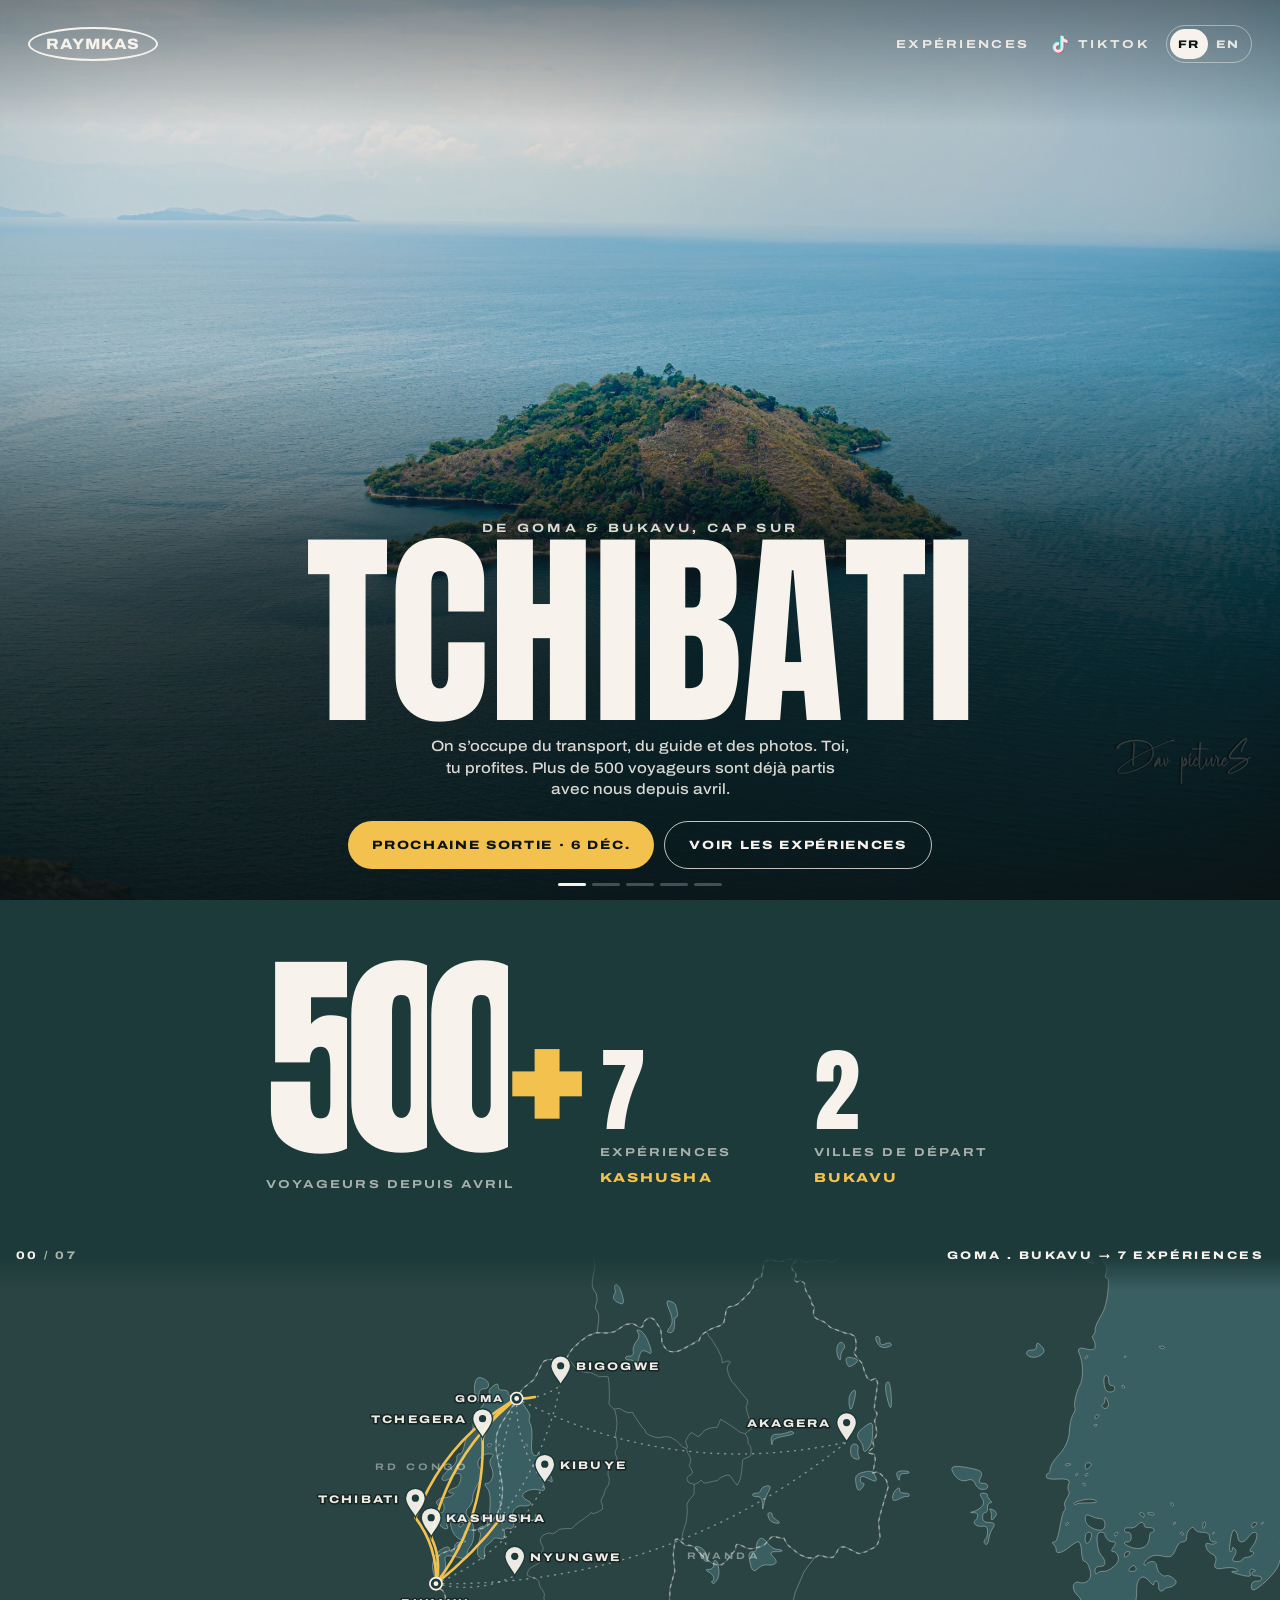
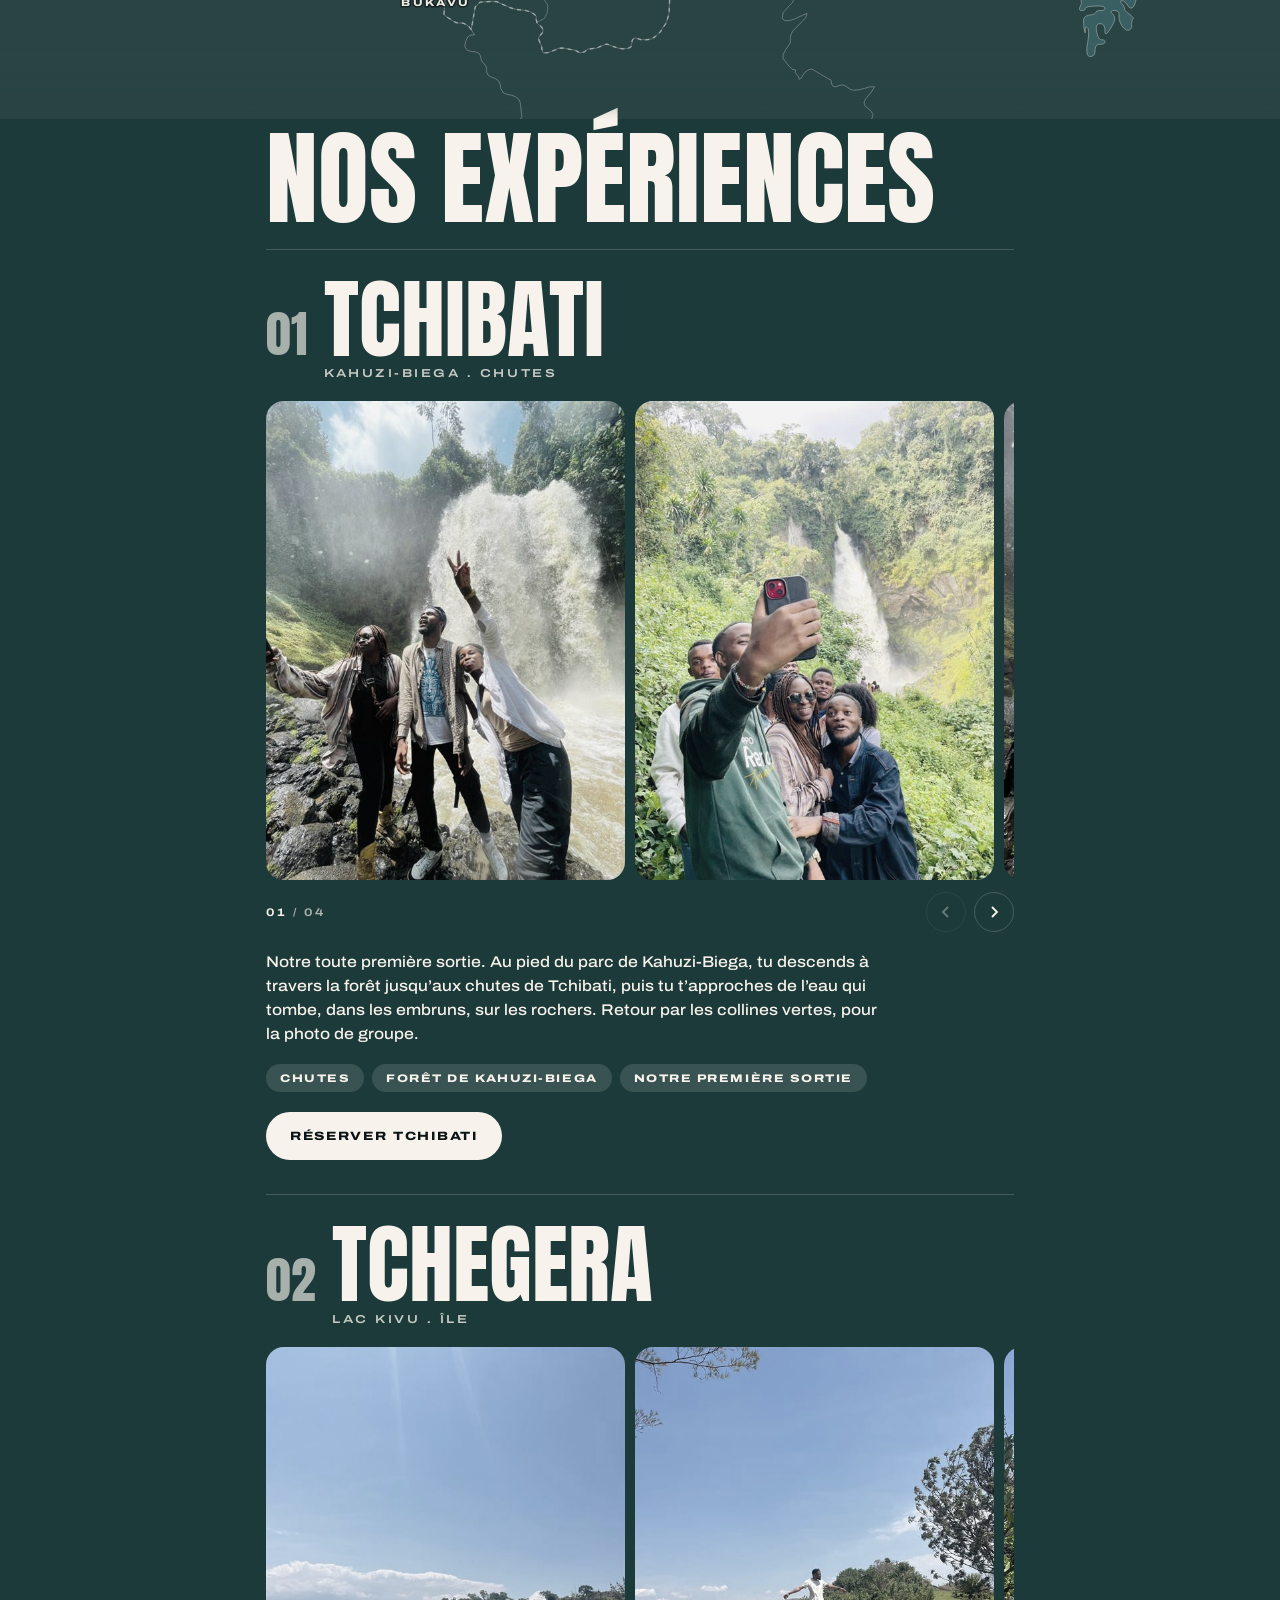
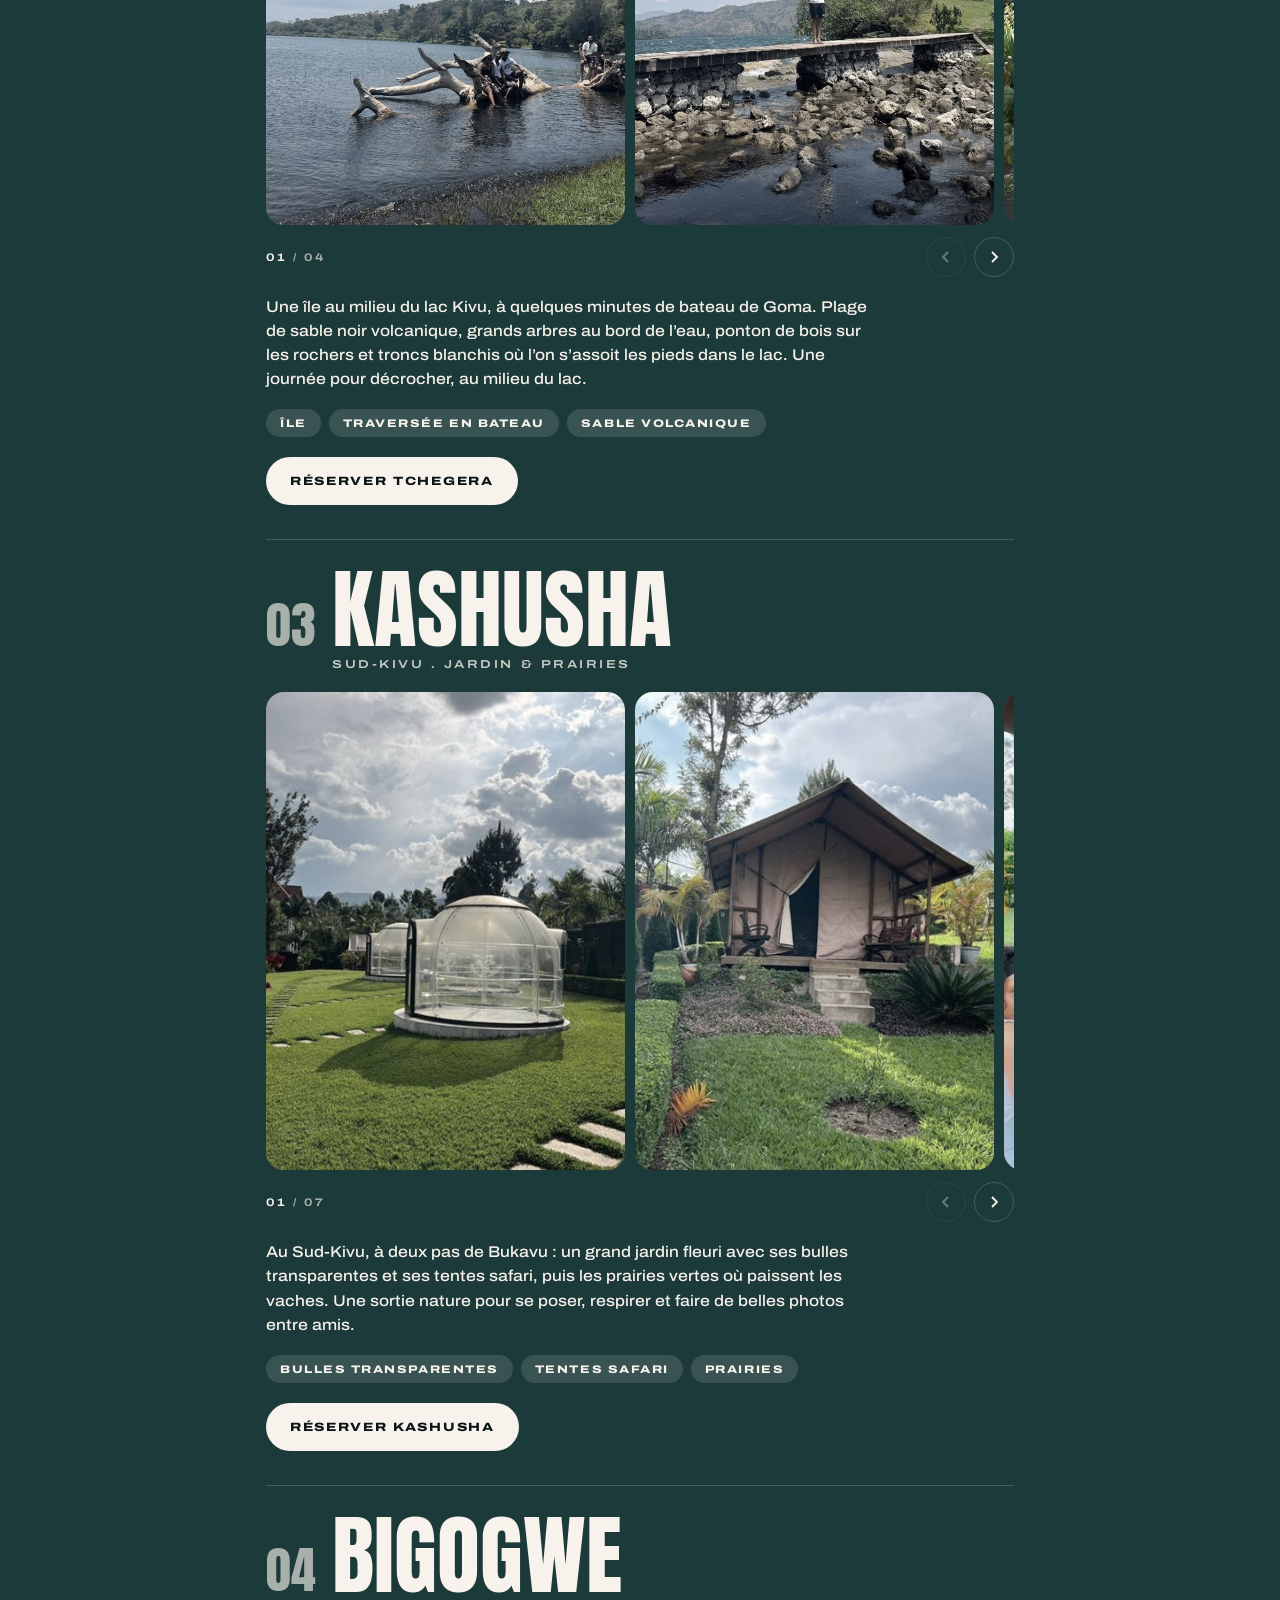
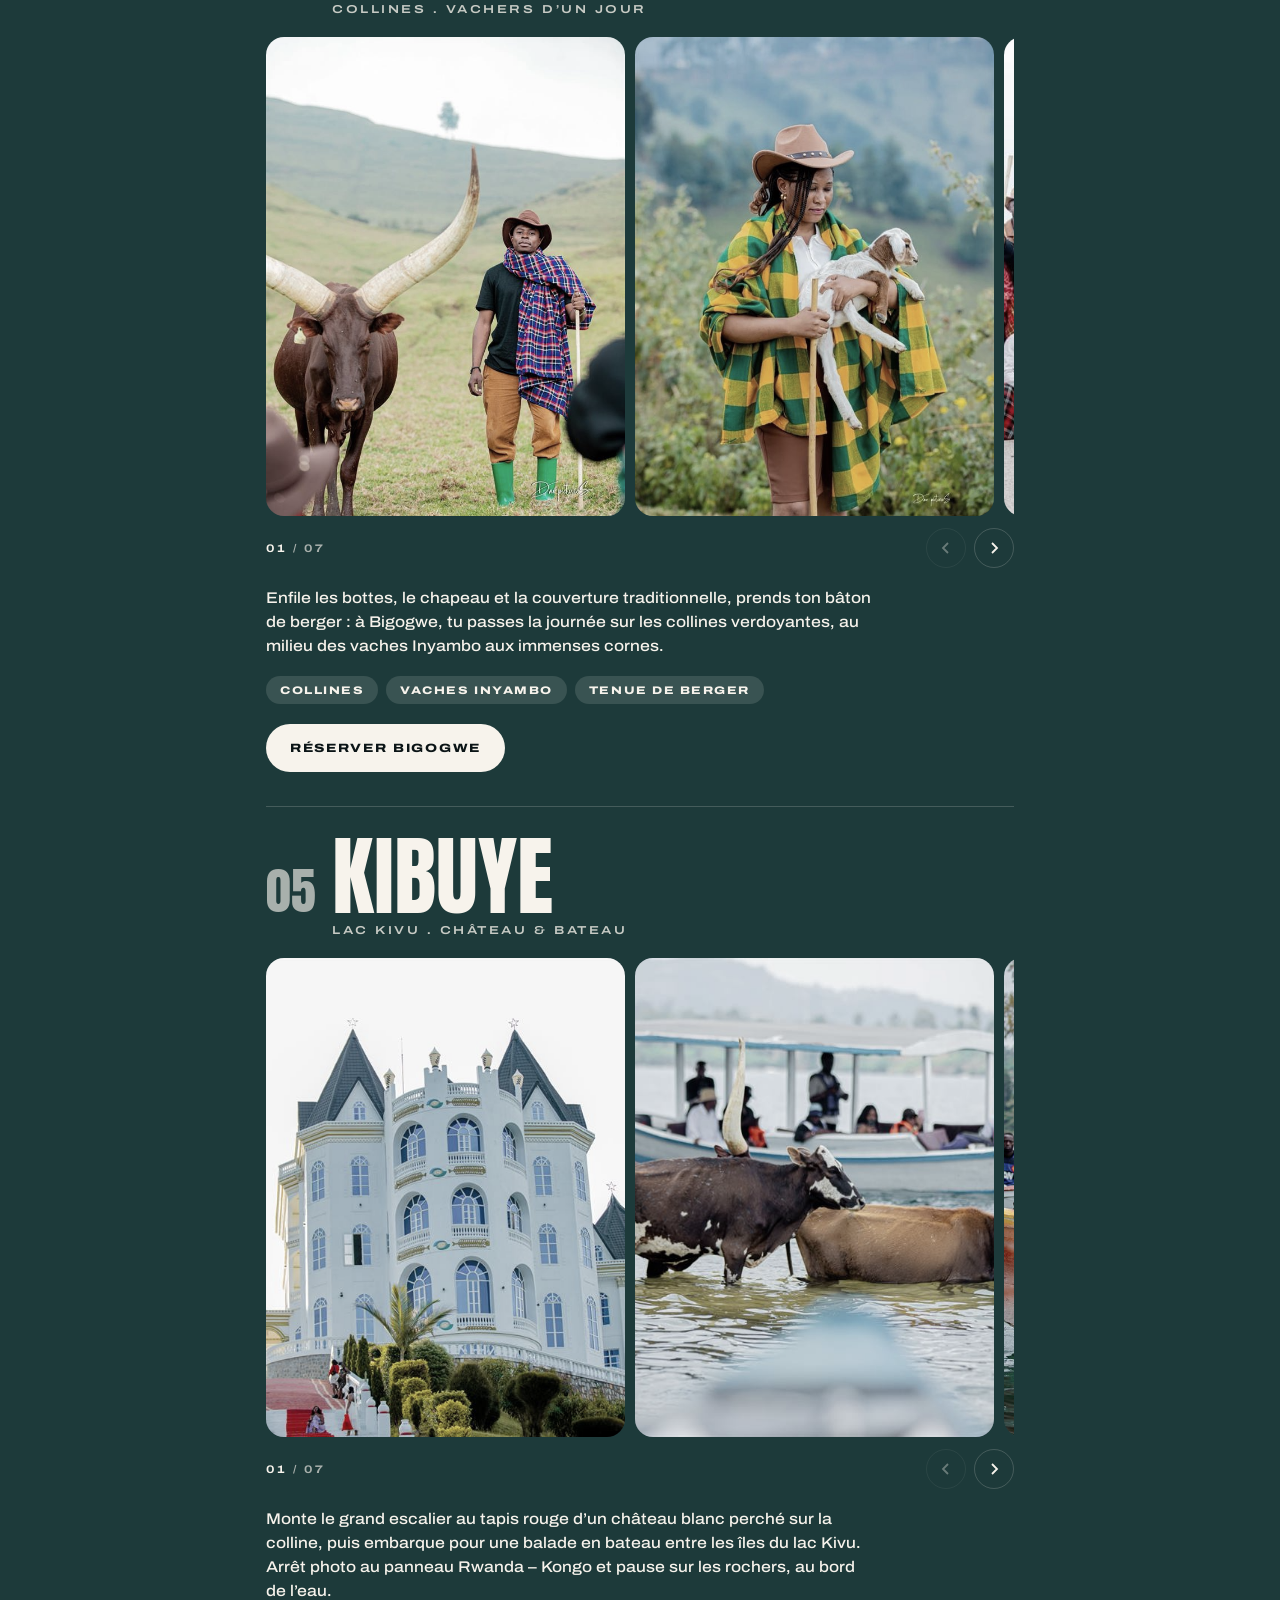
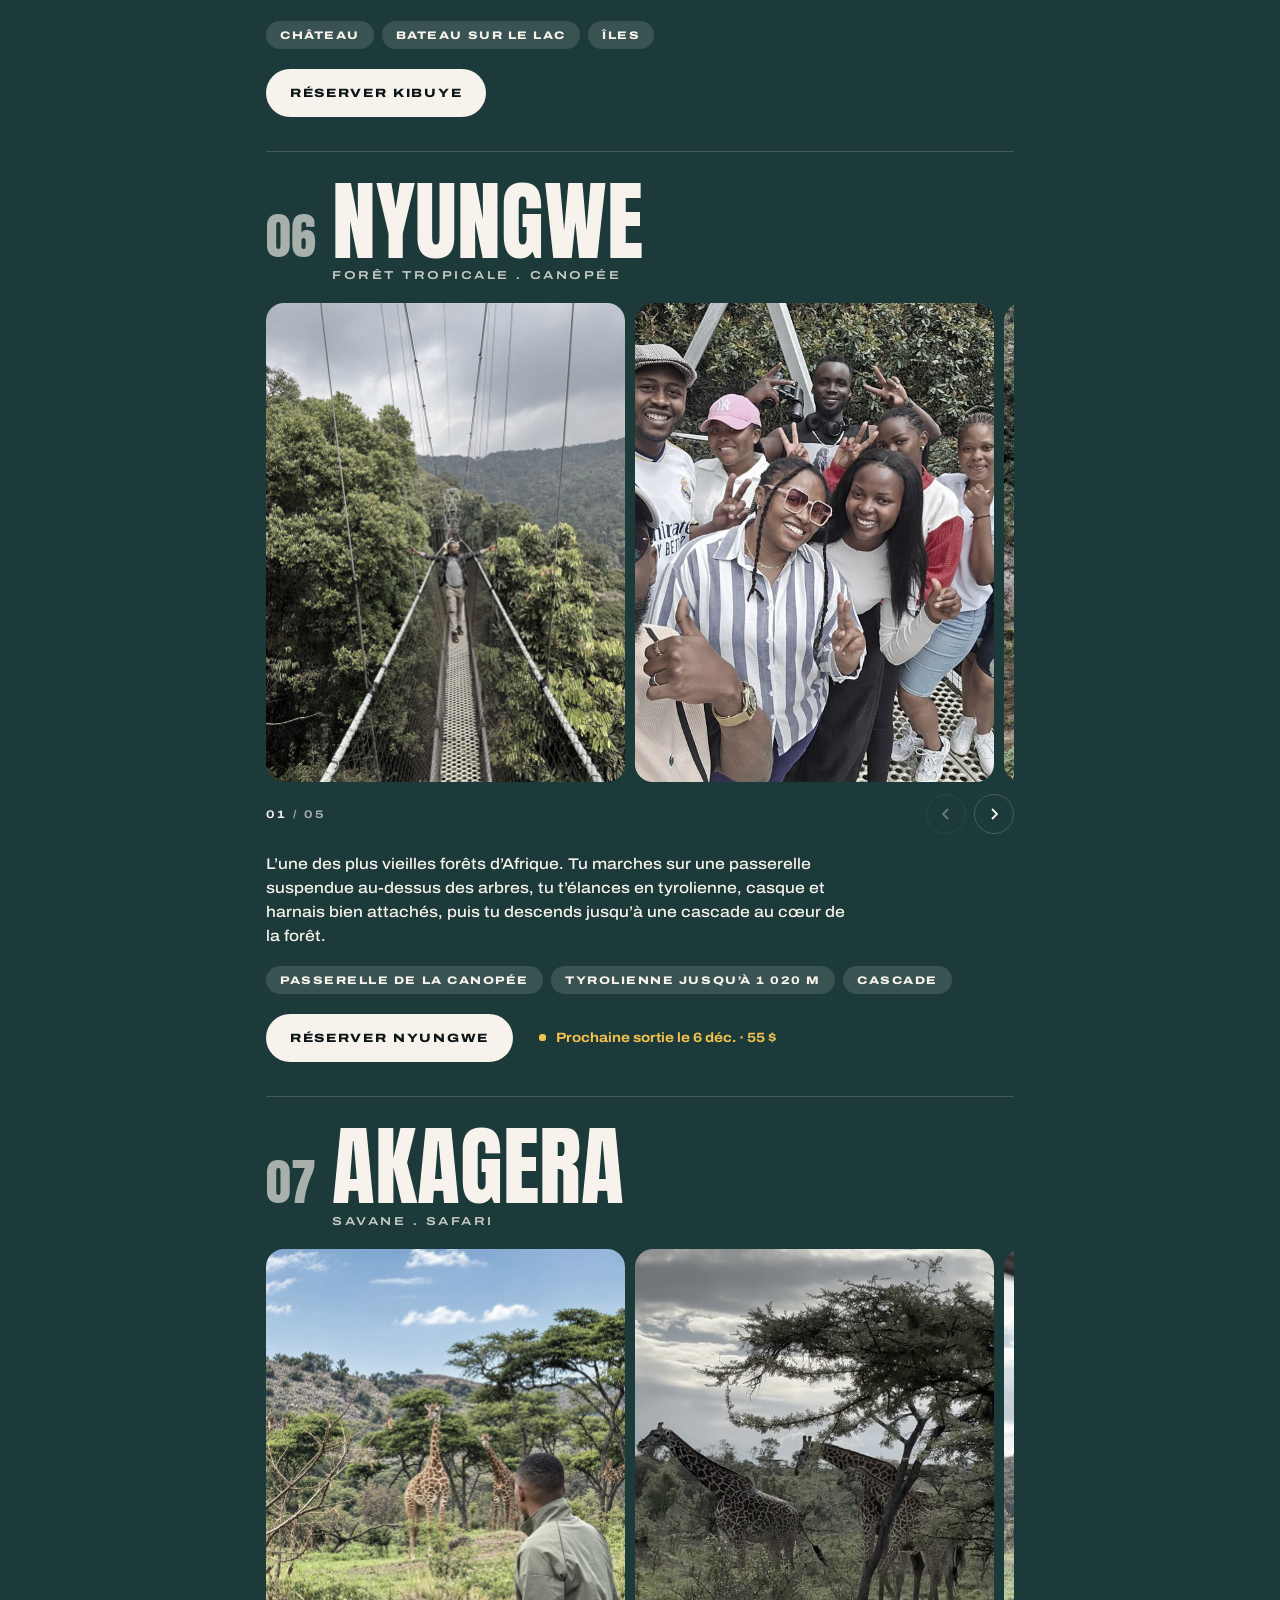
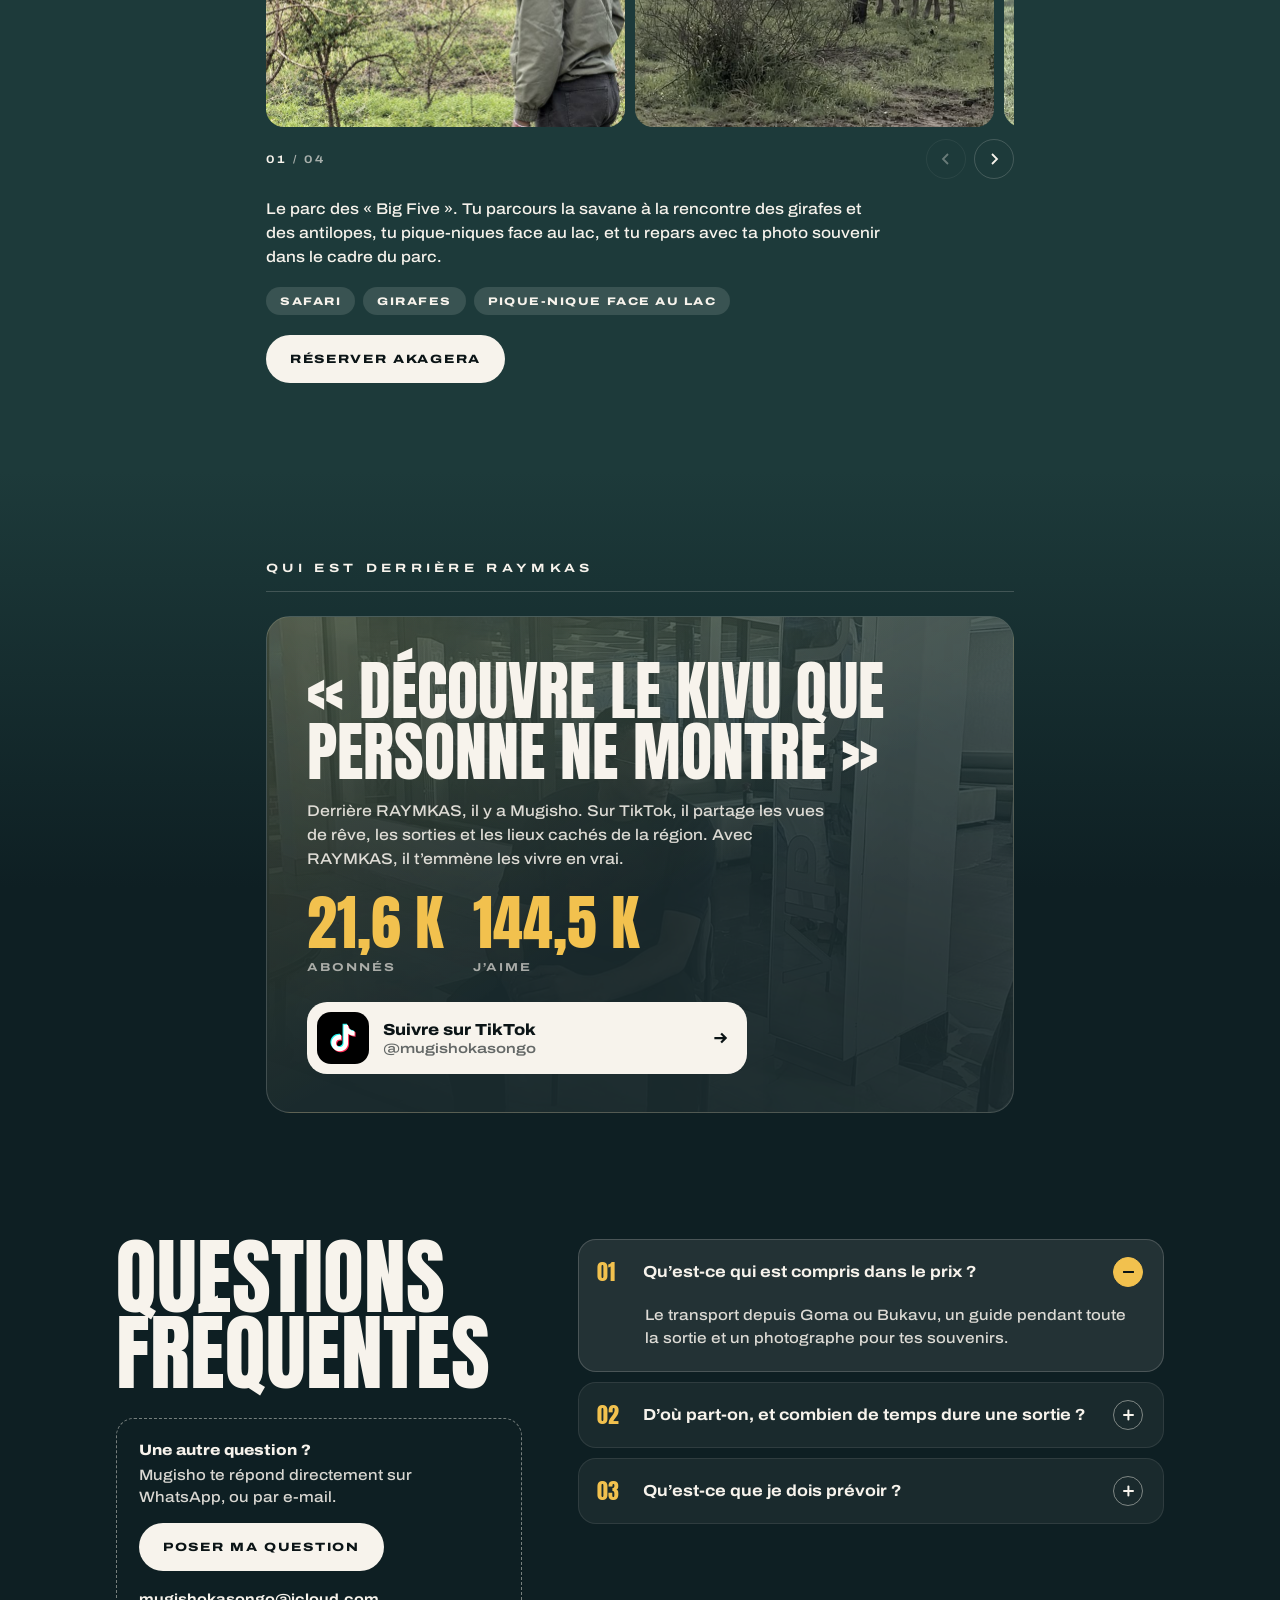
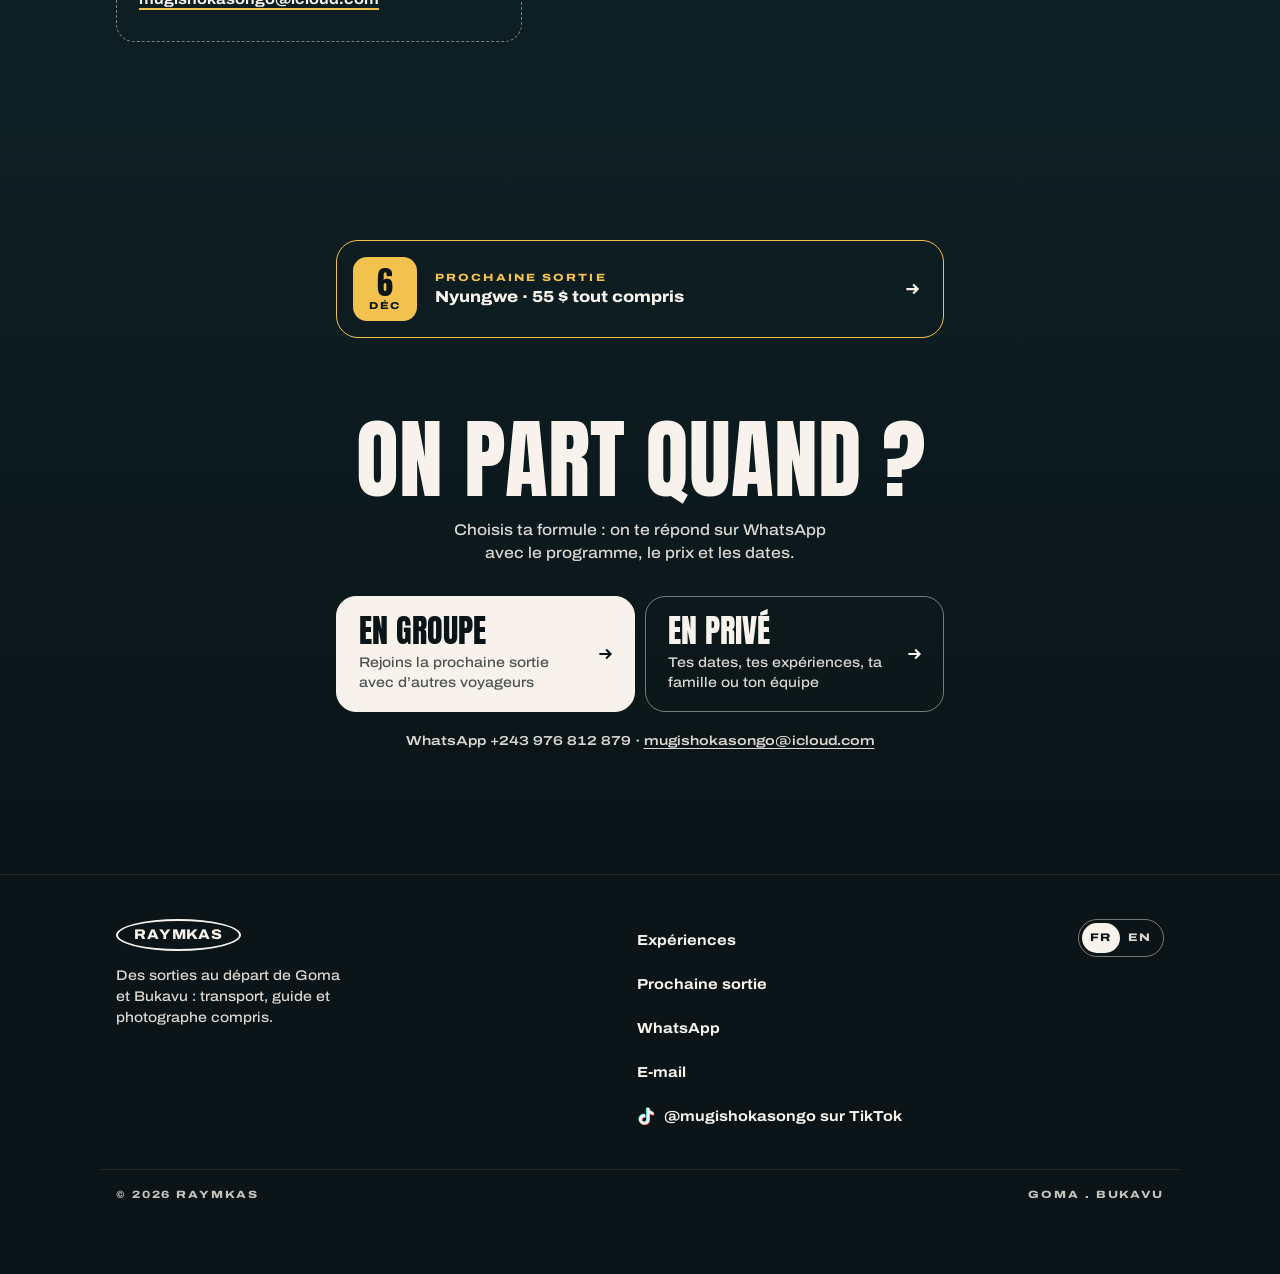
==== index.html @ c0a050c8 "Prochaine sortie le 6 décembre ; carte du créateur : « Mugisho ». Cache ?v=25. Co-Authored-By: Claud" ====
<!DOCTYPE html>
<html lang="fr">
<head>
<meta charset="utf-8">
<meta name="viewport" content="width=device-width, initial-scale=1, viewport-fit=cover">
<title>RAYMKAS Escapades</title>
<meta name="claude:viewport-fit-sides" content="cover">
<meta name="description" content="Au départ de Goma et Bukavu : Bigogwe, Kibuye, Kashusha, Nyungwe et Akagera. Transport, guide et photographe compris.">
<meta name="theme-color" content="#1d3a3a">
<meta name="color-scheme" content="dark">
<link rel="preconnect" href="https://fonts.googleapis.com">
<link rel="preconnect" href="https://fonts.gstatic.com" crossorigin>
<link href="https://fonts.googleapis.com/css2?family=Anton&family=Archivo:wdth,wght@112..125,400..800&display=swap" rel="stylesheet">
<link rel="preload" as="image" href="assets/img/hero-lac-sm.jpg" media="(max-width: 899px)" fetchpriority="high">
<link rel="preload" as="image" href="assets/img/hero-lac.jpg" media="(min-width: 900px)" fetchpriority="high">
<link rel="stylesheet" href="css/style.css?v=25">
</head>
<body>

<!-- ================= HERO ================= -->
<header class="hero" id="hero">
  <div class="hero-bg" id="heroBg"></div>
  <div class="hero-shade"></div>
  <div class="hero-dim" id="heroDim"></div>
  <div class="hero-top">
    <span class="logo" data-brand></span>
    <nav class="top-nav">
      <a class="caps toplink tl-exp" href="#journey" data-i18n="nav.experiences">Expériences</a>
      <a class="caps toplink" data-tiktok aria-label="TikTok">TikTok</a>
      <div class="lang" data-lang-switch></div>
    </nav>
  </div>
  <div class="hero-content" id="heroContent">
    <h1 class="hero-title">
      <span class="caps lead" id="heroLead"></span>
      <span class="display word" id="heroWord" aria-hidden="true"></span>
      <span class="sr-only" id="heroSr"></span>
    </h1>
    <p class="intro" id="heroIntro"></p>
    <div class="hero-actions">
      <a class="btn btn-sun" id="heroNext" href="prochaine-sortie.html" data-i18n="hero.next">Prochaine sortie</a>
      <a class="btn btn-ghost" href="#journey" data-i18n="hero.seeExp">Voir les expériences</a>
    </div>
    <div class="hero-foot">
      <div class="slide-bars" id="slideBars" aria-hidden="true"></div>
    </div>
  </div>
</header>

<main id="main">



<!-- ================= STATS ================= -->
<section class="stats" id="stats">
  <div class="wrap">
    <div class="stats-grid">
      <div class="stat stat-big reveal">
        <span class="display stat-n odo" id="odo" role="img"></span>
        <span class="caps stat-l" id="statTravelersL"></span>
      </div>
      <div class="stat reveal">
        <span class="display stat-n" id="statDestN"></span>
        <span class="caps stat-l" id="statDestL"></span>
        <ul class="ticker" id="destTicker"></ul>
      </div>
      <div class="stat reveal">
        <span class="display stat-n" id="statOriginN"></span>
        <span class="caps stat-l" id="statOriginL"></span>
        <ul class="ticker" id="originTicker"></ul>
      </div>
    </div>
  </div>
</section>

<!-- ================= JOURNEY: carte + étapes ================= -->
<section class="journey" id="journey">
  <div class="stage" id="stage" aria-hidden="true">
    <svg id="mapSvg"><g id="cam"></g></svg>
    <div class="hud">
      <span class="hud-count"><b id="hudNum">00</b> / <span id="hudTotal">04</span></span>
      <span class="hud-name" id="hudName"></span>
    </div>
  </div>

  <div class="stops">
    <div class="wrap">
      <div class="section-head reveal">
        <h2 class="display" data-i18n="sec.experiences">Nos expériences</h2>
      </div>
      <div id="stops"></div>
    </div>
  </div>
</section>

<!-- ================= CRÉATEUR (confiance) ================= -->
<section class="creator" id="creator">
  <div class="wrap">
    <h2 class="caps reveal" data-i18n="sec.creator">Qui est derrière RAYMKAS</h2>
    <div class="creator-card reveal">
      <img class="creator-bg" src="assets/img/raymond.jpg" srcset="assets/img/raymond-sm.jpg 687w, assets/img/raymond.jpg 1031w" sizes="(min-width: 900px) 780px, 100vw" alt="" aria-hidden="true" loading="lazy" decoding="async">
      <blockquote class="display" id="creatorQuote"></blockquote>
      <p id="creatorText"></p>
      <div class="creator-stats" id="creatorStats"></div>
      <a class="tt-cta" data-tiktok id="creatorBtn"></a>
    </div>
  </div>
</section>

<!-- ================= QUESTIONS FRÉQUENTES ================= -->
<section class="know" id="know">
  <div class="wrap faq-wrap">
    <h2 class="display faq-title reveal" data-i18n="sec.faq">Questions fréquentes</h2>
    <div class="faq" id="faqList"></div>
    <div class="faq-more reveal">
      <p><b data-i18n="faq.moreTitle">Une autre question ?</b> <span data-i18n="faq.moreText">Mugisho te répond directement sur WhatsApp, ou par e-mail.</span></p>
      <div class="faq-more-actions">
        <a class="btn btn-solid" id="faqAsk" data-i18n="faq.moreBtn">Poser ma question</a>
        <a class="faq-mail" data-email hidden></a>
      </div>
    </div>
  </div>
</section>

<!-- ================= CTA : un seul choix, groupe ou privé ================= -->
<section class="cta" id="cta">
  <div class="wrap reveal">
    <a class="cta-next" id="ctaNext" href="prochaine-sortie.html" hidden></a>
    <h2 class="display" data-i18n="cta.title">On part quand&nbsp;?</h2>
    <p data-i18n="cta.text">Choisis ta formule : on te répond sur WhatsApp avec le programme, le prix et les dates.</p>
    <div class="choices" id="ctaChoices"></div>
    <span class="cta-mail" id="ctaMail"></span>
  </div>
</section>
</main>

<!-- bouton WhatsApp flottant : visible après le hero, masqué quand la section finale est à l'écran -->
<a class="float-cta" id="floatCta" data-whatsapp data-i18n="book.whatsapp">Réserver sur WhatsApp</a>

<footer class="foot">
  <div class="wrap foot-grid">
    <div class="foot-brand">
      <span class="logo" data-brand></span>
      <p data-i18n="foot.tag">Des sorties au départ de Goma et Bukavu : transport, guide et photographe compris.</p>
    </div>
    <nav class="foot-nav">
      <a href="#journey" data-i18n="nav.experiences">Expériences</a>
      <a href="prochaine-sortie.html" data-i18n="hero.next">Prochaine sortie</a>
      <a data-whatsapp>WhatsApp</a>
      <a data-email hidden>E-mail</a>
      <a class="foot-link" data-tiktok></a>
    </nav>
    <div class="lang lang-foot" data-lang-switch></div>
  </div>
  <div class="wrap foot-bottom"><span>© 2026 RAYMKAS</span><span>Goma . Bukavu</span></div>
</footer>

<script src="js/i18n.js?v=25"></script>
<script src="js/content.js?v=25"></script>
<script src="js/img-sizes.js?v=25"></script>
<script src="js/upcoming.js?v=25"></script>
<script src="js/map-data.js?v=25"></script>
<script src="js/map-draw.js?v=25"></script>
<script src="js/main.js?v=25"></script>
</body>
</html>
---- css/style.css ----
/* ===================================================================
   RAYMKAS : page d'accueil (scroll-story)
   Concept : le lac en ouverture, puis une carte qui relie Goma et
   Bukavu à chaque expérience ; la couleur suit le paysage en cours.
   =================================================================== */

/* Enregistrée pour pouvoir animer entre les couleurs d'étape */
@property --bg { syntax: '<color>'; inherits: true; initial-value: #1d3a3a; }

:root{
  --bg:#1d3a3a;                 /* change à chaque étape (js) */
  --ink:#0b1416;
  --ink-rgb:11,20,22;            /* même encre, pour les voiles rgba() */                /* presque noir, teinté lac */
  --white:#f7f3ec;              /* blanc chaud */
  /* texte sur fond sombre */
  --fg-soft:rgba(247,243,236,.88);
  --fg-meta:rgba(247,243,236,.78);
  --muted:rgba(247,243,236,.64);
  /* traits */
  --stroke-strong:rgba(247,243,236,.45);
  --stroke:rgba(247,243,236,.25);
  --line:rgba(247,243,236,.18);
  /* remplissages */
  --fill:rgba(247,243,236,.13);
  --fill-soft:rgba(247,243,236,.09);
  --fill-faint:rgba(247,243,236,.05);
  --surface-2:#0e1f23;          /* fond des sections du bas */
  --ink-soft:rgba(var(--ink-rgb),.72);  /* texte secondaire sur fond clair */
  --sun:#f2c14e;                /* accent : soleil sur le lac (tracés, points actifs) */
  --sun-deep:#b8892a;
  --display:"Anton","Bebas Neue",Impact,sans-serif;
  --wide:"Archivo",system-ui,sans-serif;
  --ease:cubic-bezier(.22,1,.36,1);
  --stage-h:min(46svh,480px);
  color-scheme:dark;
  transition:--bg 1.1s var(--ease);
}
/* Page volontairement sombre, identique dans les deux thèmes */
@media (prefers-color-scheme: dark){ :root:not([data-theme="light"]){ --ink:#0b1416; --white:#f7f3ec; } }
:root[data-theme="dark"]{ --ink:#0b1416; --white:#f7f3ec; }

*{box-sizing:border-box;margin:0;padding:0}
html{background:var(--bg);-webkit-text-size-adjust:100%;scroll-behavior:smooth}
body{background:var(--bg);color:var(--white);font-family:var(--wide);font-stretch:125%;
  -webkit-font-smoothing:antialiased;overflow-x:hidden;-webkit-tap-highlight-color:transparent}
a{color:inherit;text-decoration:none}
button{font:inherit;color:inherit;background:none;border:0;cursor:pointer}
ul{list-style:none}
img{display:block;max-width:100%}
p,blockquote{text-wrap:pretty}                 /* pas de mot orphelin en fin de paragraphe */
.wrap{max-width:640px;margin:0 auto;padding-left:max(16px,env(safe-area-inset-left,0px));padding-right:max(16px,env(safe-area-inset-right,0px))}
.caps{text-transform:uppercase;letter-spacing:.32em;font-weight:700;font-size:12px}
.display{font-family:var(--display);font-weight:400;text-transform:uppercase;line-height:.92}
.sr-only{position:absolute;width:1px;height:1px;overflow:hidden;clip:rect(0 0 0 0);white-space:nowrap}
:focus-visible{outline:2px solid var(--white);outline-offset:3px}
::selection{background:var(--sun);color:var(--ink)}

/* ---------- boutons ---------- */
.btn{display:inline-flex;align-items:center;justify-content:center;height:48px;padding:0 24px;border-radius:999px;
  font:800 12px/1 var(--wide);font-stretch:125%;letter-spacing:.14em;text-transform:uppercase;cursor:pointer;
  user-select:none;touch-action:manipulation;text-align:center;
  transition:transform .35s var(--ease),background-color .3s,color .3s,box-shadow .3s,border-color .3s}
.btn:active{transform:scale(.95);transition-duration:.12s}
.btn-solid{background:var(--white);color:var(--ink)}
.btn-solid:hover{box-shadow:0 10px 30px rgba(0,0,0,.3);transform:translateY(-2px)}
.btn-sun{background:var(--sun);color:var(--ink)}
.btn-sun:hover{box-shadow:0 10px 30px rgba(0,0,0,.3);transform:translateY(-2px)}
.btn-ghost{border:1.5px solid var(--fg-meta);color:var(--white)}
.btn-ghost:hover{background:var(--white);color:var(--ink);border-color:var(--white)}

/* ---------- hero ---------- */
.hero{position:relative;height:100svh;min-height:640px;overflow:hidden;background:var(--ink)}
.hero-bg{position:absolute;inset:-4% 0 0 0;will-change:transform;
  background:radial-gradient(120% 70% at 50% 40%,#3f6f86 0%,#24485a 45%,#122a33 80%,#0b1416 100%)}
.slide{position:absolute;inset:0;width:100%;height:100%;object-fit:cover;opacity:0;transform:scale(1.06);
  transition:opacity 1s var(--ease),transform 5s linear}
.slide.on{opacity:1;transform:scale(1)}
.hero-shade{position:absolute;inset:0;pointer-events:none;
  background:linear-gradient(180deg,rgba(var(--ink-rgb),.4) 0%,rgba(var(--ink-rgb),0) 14%,rgba(var(--ink-rgb),0) 40%,rgba(var(--ink-rgb),.55) 60%,rgba(var(--ink-rgb),.94) 100%)}
.hero-dim{position:absolute;inset:0;background:var(--ink);opacity:0;pointer-events:none}
.hero-top{position:absolute;inset:0 0 auto;z-index:3;display:flex;justify-content:space-between;align-items:center;gap:12px;
  padding:calc(env(safe-area-inset-top,0px) + 22px) max(16px,env(safe-area-inset-right,0px)) 0 max(16px,env(safe-area-inset-left,0px));animation:fade 1s .9s both}
@media (min-width:600px){.hero-top{padding-left:28px;padding-right:28px}}
.logo{display:inline-flex;align-items:center;height:34px;padding:0 16px;border:2.5px solid var(--white);border-radius:50%;
  font:800 15px/1 var(--wide);font-stretch:112%;letter-spacing:.06em}
.top-nav{display:flex;gap:10px}
.toplink{display:inline-flex;align-items:center;min-height:44px;padding:0 6px;font-size:11.5px;letter-spacing:.2em;opacity:.9;transition:opacity .3s}
.toplink:hover{opacity:1}

.hero-content{position:absolute;inset:auto 0 0;z-index:3;text-align:center;padding:0 16px calc(env(safe-area-inset-bottom,0px) + 14px)}
.hero-content::before{content:"";position:absolute;inset:-14% -6% 0;z-index:-1;pointer-events:none;
  background:radial-gradient(70% 60% at 50% 48%,rgba(var(--ink-rgb),.55) 0%,rgba(var(--ink-rgb),.25) 55%,transparent 80%)}
.hero-title{display:flex;flex-direction:column;align-items:center}
.hero-title .lead{font-size:12px;letter-spacing:.28em;color:var(--fg-soft);animation:fade 1s .3s both}
.word{display:block;font-size:clamp(72px,21vw,210px);line-height:.88;margin-top:4px;white-space:nowrap;min-height:.88em;
  transition:opacity .35s,transform .35s,filter .35s}
.word.out{opacity:0;transform:translateY(-18%);filter:blur(6px)}
.word .ch{display:inline-block;animation:rise .9s var(--ease) both}
.hero .intro{max-width:420px;margin:12px auto 0;font-size:15px;line-height:1.45;font-weight:500;font-stretch:112%;color:var(--fg-soft);animation:fade 1s .5s both}
.hero-actions{display:flex;flex-wrap:wrap;justify-content:center;gap:10px;margin-top:20px;animation:fade 1s .65s both}
.hero-foot{display:flex;align-items:center;justify-content:center;gap:10px;margin-top:14px;animation:fade 1s .9s both}
.slide-bars{display:flex;justify-content:center;gap:6px}
.bar{width:28px;height:3px;border-radius:2px;background:var(--stroke);overflow:hidden}
.bar i{display:block;height:100%;width:100%;background:var(--white);transform:scaleX(0);transform-origin:left}
.bar.done i{transform:scaleX(1)}
.bar.on i{animation:fill var(--slide-ms,3800ms) linear both}
@keyframes fill{to{transform:scaleX(1)}}
@keyframes rise{from{transform:translateY(70%);opacity:0;filter:blur(8px)}to{transform:none;opacity:1;filter:none}}
@keyframes fade{from{opacity:0;transform:translateY(14px)}to{opacity:1;transform:none}}

/* ---------- point qui pulse (lien « prochaine sortie » dans la fiche) ---------- */
.ann-dot{position:relative;width:7px;height:7px;flex-shrink:0;border-radius:50%;background:var(--sun)}
.ann-dot::after{content:"";position:absolute;inset:0;border-radius:50%;background:var(--sun);animation:ping 2.2s var(--ease) infinite}
@keyframes ping{from{transform:scale(1);opacity:.7}to{transform:scale(2.8);opacity:0}}

/* lien discret dans la fiche de l'expérience */
.stop-next{display:inline-flex;align-items:center;gap:10px;min-height:44px;padding:0 4px;font-size:13.5px;font-weight:700;font-stretch:112%;
  color:var(--sun);border-bottom:1.5px solid transparent;transition:border-color .3s}
.stop-next:hover{border-bottom-color:currentColor}

/* ---------- prochaine sortie ---------- */
.trip{margin-top:26px;border-radius:24px;overflow:hidden;background:var(--fill-faint);border:1px solid var(--line)}
.trip-photo{position:relative;aspect-ratio:4/3;margin:0;background:var(--surface-2)}
.trip-photo img{width:100%;height:100%;object-fit:cover}
.trip-date{position:absolute;top:14px;left:14px;display:flex;flex-direction:column;align-items:center;min-width:64px;padding:8px 10px 9px;
  border-radius:14px;background:var(--white);color:var(--ink);box-shadow:0 8px 24px rgba(0,0,0,.3)}
.trip-date b{font-family:var(--display);font-size:34px;line-height:1;font-weight:400}
.trip-date span{font:800 11px/1 var(--wide);font-stretch:125%;letter-spacing:.16em;text-transform:uppercase;margin-top:4px}
.trip-body{padding:22px 20px 24px}
.trip-count{font-size:11.5px;letter-spacing:.2em;color:var(--sun)}
.trip-name{font-size:clamp(48px,14vw,80px);line-height:.9;margin-top:8px}
.trip-when{margin-top:8px;font-size:15px;font-weight:700;font-stretch:112%}
.trip-text{margin-top:10px;font-size:15px;line-height:1.55;font-weight:500;font-stretch:112%;color:var(--fg-soft);max-width:52ch}
.trip-price{display:flex;align-items:baseline;gap:10px;margin-top:20px}
.trip-price b{white-space:nowrap;font-size:56px;line-height:1;font-weight:400;color:var(--sun)}
.trip-price span{font:800 12px/1 var(--wide);font-stretch:125%;letter-spacing:.18em;text-transform:uppercase;color:var(--fg-soft)}
.trip-inc{list-style:none;margin:16px 0 0;padding:0;display:grid;gap:9px}
.trip-inc li{position:relative;padding-left:26px;font-size:14.5px;line-height:1.4;font-weight:500;font-stretch:112%}
.trip-inc li::before{content:"";position:absolute;left:2px;top:4px;width:12px;height:7px;border:solid var(--sun);border-width:0 0 2.5px 2.5px;transform:rotate(-45deg)}
.trip-cta{display:grid;gap:10px;margin-top:24px}
.trip-cta .btn{height:54px}
@media (min-width:600px) and (max-width:899px){.trip-cta{grid-template-columns:1fr 1fr}}

/* rappel « prochaine sortie » en bas de l'accueil */
.cta-next{display:flex;align-items:center;gap:18px;max-width:460px;margin:0 auto clamp(56px,9svh,88px);padding:16px 22px 16px 16px;border-radius:22px;
  text-align:left;color:var(--white);border:1.5px solid var(--sun);transition:background-color .3s,transform .3s var(--ease)}
.cta-next[hidden]{display:none}
.cta-next:hover{background:rgba(242,193,78,.1);transform:translateY(-2px)}
.cta-next-date{display:flex;flex-direction:column;align-items:center;justify-content:center;width:64px;height:64px;flex-shrink:0;
  border-radius:14px;background:var(--sun);color:var(--ink)}
.cta-next-date b{font-size:32px;line-height:1;font-weight:400}
.cta-next-date span{font:800 10px/1 var(--wide);font-stretch:125%;letter-spacing:.14em;text-transform:uppercase;margin-top:2px}
.cta-next-txt{display:flex;flex-direction:column;gap:4px;flex:1;min-width:0}
.cta-next-txt small{font:800 10.5px/1 var(--wide);font-stretch:125%;letter-spacing:.2em;text-transform:uppercase;color:var(--sun)}
.cta-next-txt b{font-size:16px;font-weight:800;font-stretch:112%}

/* ---------- chiffres ---------- */
.stats{position:relative;z-index:2;padding:48px 0 40px;background:var(--bg)}
.stats-grid{display:grid;grid-template-columns:1fr 1fr;gap:26px 14px}
.stat{display:flex;flex-direction:column;gap:8px;min-width:0}
.stat-big{grid-column:1/-1;padding-bottom:24px;border-bottom:1px solid var(--line)}
.stat-n{font-size:clamp(54px,15vw,92px);font-variant-numeric:tabular-nums;line-height:1}
.stat-big .stat-n{font-size:clamp(110px,36vw,220px)}
.stat-l{font-size:11.5px;letter-spacing:.18em;line-height:1.5;color:var(--muted)}
.odo{display:inline-flex;align-items:flex-start;color:var(--white)}
.odo-col{display:inline-block;height:1em;overflow:hidden;line-height:1em}
.odo-strip{display:flex;flex-direction:column;transition:transform calc(1.6s + var(--i) * .35s) cubic-bezier(.16,1,.3,1)}
.odo-strip span{display:block;height:1em;line-height:1em}
.odo-suf{color:var(--sun);line-height:1em}
.ticker{position:relative;height:22px;overflow:hidden;margin-top:2px}
.ticker li{position:absolute;inset:0 auto auto 0;font-weight:800;font-size:13px;letter-spacing:.16em;text-transform:uppercase;
  opacity:0;transform:translateY(100%);transition:opacity .45s,transform .55s var(--ease)}
.ticker li.on{opacity:1;transform:none;color:var(--sun)}
@media (min-width:760px){
  .stats-grid{grid-template-columns:1.6fr 1fr 1fr;align-items:end}
  .stat-big{grid-column:auto;padding-bottom:0;border-bottom:0}
}

/* ---------- journey : carte sticky ---------- */
.journey{position:relative}
.stage{position:sticky;top:0;z-index:2;height:var(--stage-h);overflow:hidden;pointer-events:none;
  background:linear-gradient(180deg,var(--bg) 0,var(--bg) 84%,transparent 100%)}
.stage svg{display:block;width:100%;height:100%}
.m-neigh{fill:var(--fill-faint);stroke:var(--line);stroke-width:.9;vector-effect:non-scaling-stroke}
.m-prov path{fill:var(--fill-faint);stroke:var(--line);stroke-width:.8;vector-effect:non-scaling-stroke;stroke-linejoin:round}
.m-lakes{fill:rgba(120,190,215,.22);stroke:var(--stroke-strong);stroke-width:.8;vector-effect:non-scaling-stroke}
.m-border{fill:none;stroke:var(--stroke-strong);stroke-width:1.4;stroke-dasharray:4 4;vector-effect:non-scaling-stroke;stroke-linejoin:round}
.m-label{fill:var(--stroke-strong);font:700 9.5px var(--wide);font-stretch:125%;letter-spacing:.34em}
.m-label.water{fill:rgba(170,215,232,.75);font-style:italic}
.m-route-base{fill:none;stroke:var(--stroke-strong);stroke-linecap:round}
.m-route path{fill:none;stroke:var(--sun);stroke-linecap:round}
.pin .marker{transform-origin:0 0;transition:transform .6s var(--ease)}
.pin .body{fill:var(--white);stroke:var(--bg);stroke-width:1.5;opacity:.6;transition:opacity .5s,fill .5s}
.pin .hole{fill:var(--bg)}
.pin text{fill:var(--white);font:800 11px var(--wide);font-stretch:125%;letter-spacing:.2em;opacity:.75;
  paint-order:stroke;stroke:rgba(0,0,0,.5);stroke-width:3px;stroke-linejoin:round;transition:opacity .5s}
.pin.active .body,.pin.active text{opacity:1}
.pin.active .body{fill:var(--sun)}
.pin.active .marker{transform:scale(1.2)}
.pin.origin .ring{fill:var(--bg);stroke:var(--white);stroke-width:1.6}
.pin.origin .dot{fill:var(--white)}
.pin.origin .pulse{fill:none;stroke:var(--sun);stroke-width:1.5;transform-origin:0 0;animation:pulse 2.4s var(--ease) infinite}
.pin.origin.active .dot{fill:var(--sun)}
.pin.origin text{font-size:10px;letter-spacing:.24em;opacity:.9}
.journey.overview .pin .body,.journey.overview .pin text{opacity:.95}
@keyframes pulse{0%{transform:scale(1);opacity:.9}100%{transform:scale(3.2);opacity:0}}

/* voile en haut de la carte : le compteur et le nom restent lisibles au-dessus des tracés */
.stage::before{content:"";position:absolute;inset:0 0 auto;height:calc(env(safe-area-inset-top,0px) + 58px);z-index:1;
  background:linear-gradient(180deg,var(--bg) 40%,transparent);transition:background-color .5s}
.hud{z-index:2;position:absolute;top:calc(env(safe-area-inset-top,0px) + 16px);left:max(16px,env(safe-area-inset-left,0px));right:max(16px,env(safe-area-inset-right,0px));
  display:flex;justify-content:space-between;gap:12px;font-size:11px;font-weight:800;letter-spacing:.22em;text-transform:uppercase;color:var(--muted)}
.hud b{color:var(--white);font-weight:800}
.hud-name{color:var(--white);transition:opacity .3s;text-align:right}
.hud-name.swap{opacity:0}

/* ---------- expériences ---------- */
.stops{position:relative;z-index:1;padding:4px 0 6svh}
.section-head h2{font-size:clamp(54px,16vw,104px);padding-top:8px;padding-bottom:22px;border-bottom:1px solid var(--line);text-wrap:balance}
.stop{padding:30px 0 34px;border-bottom:1px solid var(--line)}
/* l'expérience en cours se distingue par ses photos ; le texte reste toujours lisible */
.stop .strip{opacity:.5;filter:saturate(.55);transition:opacity .6s var(--ease),filter .6s var(--ease)}
.stop.active .strip{opacity:1;filter:none}
.stop:last-child{border-bottom:0}
.stop-title{display:grid;grid-template-columns:auto 1fr;column-gap:16px;align-items:end}
.stop .num{font-size:clamp(34px,10vw,50px);color:var(--muted)}
.stop .name{font-size:clamp(54px,16.5vw,88px);line-height:.88}
.stop .meta{grid-column:2;margin-top:10px;font-size:11.5px;letter-spacing:.22em;color:var(--fg-meta);font-weight:600}

/* carrousel photo */
.strip{display:flex;gap:10px;margin:22px -16px 0;padding:0 16px;overflow-x:auto;scroll-snap-type:x mandatory;
  scroll-padding:0 16px;scrollbar-width:none;-webkit-overflow-scrolling:touch;overscroll-behavior-x:contain}
.strip::-webkit-scrollbar{display:none}
.shot{position:relative;flex:0 0 82%;max-width:100%;aspect-ratio:3/4;border-radius:18px;overflow:hidden;scroll-snap-align:start;
  background:linear-gradient(140deg,var(--line),var(--fill-faint)),var(--stop-c,var(--surface-2))}
.shot img{width:100%;height:100%;object-fit:cover;transition:transform .8s var(--ease)}
.shot:hover img{transform:scale(1.04)}
.shot.missing::after{content:"Photo manquante";position:absolute;inset:auto 0 0;padding:14px 16px;
  font:700 11px var(--wide);letter-spacing:.2em;text-transform:uppercase;color:var(--muted)}
@media (min-width:700px){.shot{flex-basis:48%}.strip{margin:22px 0 0;padding:0;scroll-padding:0}}
.strip-bar{display:flex;justify-content:space-between;align-items:center;margin-top:12px}
.strip-bar[hidden]{display:none}
.strip-count{font-size:11px;letter-spacing:.24em;color:var(--muted)}
.strip-count b{color:var(--white)}
.strip-nav{display:flex;gap:8px}
.nav-btn{display:grid;place-items:center;width:40px;height:40px;border-radius:50%;border:1.5px solid var(--line);
  transition:background-color .3s,border-color .3s,transform .2s}
.nav-btn:hover:not(:disabled){border-color:var(--white)}
.nav-btn:active:not(:disabled){transform:scale(.92)}
.nav-btn:disabled{opacity:.35;cursor:default}
.stop p{margin-top:18px;font-size:15.5px;line-height:1.55;font-weight:500;font-stretch:112%;max-width:62ch}
.tags{display:flex;flex-wrap:wrap;gap:8px;margin-top:18px}
.tag{padding:8px 14px;border-radius:999px;background:var(--fill);font-size:11px;font-weight:800;letter-spacing:.14em;text-transform:uppercase}
.actions{display:flex;align-items:center;gap:22px;margin-top:20px;flex-wrap:wrap}

.reveal{transform:translateY(40px);transition:transform 1s var(--ease)}
.reveal.in{transform:none}

/* ---------- titres de section ---------- */
.know .wrap > .caps,.creator .wrap > .caps{font-size:12px;letter-spacing:.36em;padding-bottom:16px;border-bottom:1px solid var(--line)}

/* ---------- choix final : groupe / privé ---------- */
.choices{display:grid;gap:10px;max-width:460px;margin:32px auto 0;text-align:left}
.choice{display:grid;grid-template-columns:1fr auto;align-items:center;column-gap:16px;padding:18px 20px 18px 22px;border-radius:20px;
  border:1.5px solid var(--stroke-strong);color:var(--white);transition:transform .35s var(--ease),background-color .3s,border-color .3s}
.choice-title{grid-column:1;font-size:32px;line-height:1}
.choice-text{grid-column:1;margin-top:6px;font-size:14px;line-height:1.4;font-weight:500;font-stretch:112%;color:var(--fg-soft)}
.choice-arrow{grid-column:2;grid-row:1/3;transition:transform .35s var(--ease)}
.choice-main{background:var(--white);border-color:var(--white);color:var(--ink)}
.choice-main .choice-text{color:var(--ink-soft)}
.choice:hover{transform:translateY(-2px)}
.choice:not(.choice-main):hover{border-color:var(--white);background:var(--fill-soft)}
.choice:hover .choice-arrow{transform:translateX(4px)}
.choice:active{transform:scale(.98)}
@media (min-width:700px){.choices{grid-template-columns:1fr 1fr;max-width:640px}.cta-next{max-width:640px}}

/* ---------- bouton WhatsApp flottant ---------- */
.float-cta{position:fixed;z-index:20;left:50%;bottom:calc(env(safe-area-inset-bottom,0px) + 14px);
  display:inline-flex;align-items:center;height:52px;padding:0 26px;border-radius:999px;white-space:nowrap;
  background:var(--sun);color:var(--ink);font:800 12.5px/1 var(--wide);font-stretch:125%;letter-spacing:.14em;text-transform:uppercase;
  box-shadow:0 10px 28px rgba(0,0,0,.35);transform:translate(-50%,160%);visibility:hidden;
  transition:transform .45s var(--ease),visibility 0s linear .45s}
.float-cta.show{transform:translate(-50%,0);visibility:visible;transition-delay:0s}
.float-cta:active{transform:translate(-50%,0) scale(.96)}
@media (min-width:900px){
  .float-cta{left:auto;right:max(28px,env(safe-area-inset-right,0px));transform:translateY(160%)}
  .float-cta.show{transform:none}
  .float-cta:active{transform:scale(.96)}
}

/* ---------- créateur ---------- */
.creator{position:relative;padding:10svh 0 6svh;background:linear-gradient(180deg,var(--bg) 0%,var(--surface-2) 60%,var(--surface-2) 100%)}
.creator-card{margin-top:24px;padding:30px 22px 26px;border-radius:24px;position:relative;overflow:hidden;
  background:linear-gradient(150deg,rgba(242,193,78,.16),rgba(242,193,78,0) 55%),var(--fill-faint);border:1px solid var(--line)}
.creator-bg{position:absolute;inset:0;width:100%;height:100%;object-fit:cover;object-position:58% 30%;
  opacity:.2;filter:grayscale(.35);pointer-events:none;
  -webkit-mask-image:linear-gradient(200deg,#000 10%,rgba(0,0,0,.35) 60%,transparent 95%);mask-image:linear-gradient(200deg,#000 10%,rgba(0,0,0,.35) 60%,transparent 95%)}
.creator-card > :not(.creator-bg){position:relative}
.creator-card blockquote{font-size:clamp(38px,11vw,64px);line-height:.95;text-wrap:balance}
.creator-card p{margin-top:16px;font-size:15.5px;line-height:1.55;font-weight:500;font-stretch:112%;color:var(--fg-soft);max-width:52ch}
.creator-stats{display:flex;gap:30px;margin-top:22px;flex-wrap:wrap}
.cstat{display:flex;flex-direction:column;gap:6px}
.cstat-n{font-size:clamp(40px,12vw,60px);line-height:1;font-variant-numeric:tabular-nums;color:var(--sun)}
/* bouton TikTok */
.tt-logo{width:1.25em;height:1.25em;flex-shrink:0}
.toplink .tt-logo,.foot-link .tt-logo{margin-right:8px;font-size:15px}
.tt-cta{display:flex;align-items:center;gap:14px;width:100%;max-width:440px;margin-top:26px;padding:10px 18px 10px 10px;
  border-radius:20px;background:var(--white);color:var(--ink);transition:transform .3s var(--ease),box-shadow .3s}
.tt-cta:hover{transform:translateY(-2px);box-shadow:0 12px 30px rgba(0,0,0,.35)}
.tt-badge{display:grid;place-items:center;width:52px;height:52px;flex-shrink:0;border-radius:14px;background:#000;color:#fff;font-size:24px}
.tt-txt{display:flex;flex-direction:column;gap:3px;flex:1;min-width:0}
.tt-txt b{font-size:16px;font-weight:800;font-stretch:112%}
.tt-txt small{font-size:13.5px;font-weight:600;opacity:.62;overflow:hidden;text-overflow:ellipsis}
.tt-arrow{flex-shrink:0;transition:transform .3s var(--ease)}
.tt-cta:hover .tt-arrow{transform:translateX(4px)}

/* ---------- bon à savoir ---------- */
.know{position:relative;padding:8svh 0 10svh;background:var(--surface-2)}
.faq{display:grid;gap:10px;margin-top:22px}
.faq-item{border-radius:18px;background:var(--fill-faint);border:1px solid var(--fill-soft);transition:background-color .3s,border-color .3s}
.faq-item[open]{background:var(--fill-soft);border-color:var(--line)}
.faq-item summary{display:flex;align-items:center;justify-content:space-between;gap:16px;min-height:64px;padding:16px 20px 16px 22px;
  cursor:pointer;list-style:none;-webkit-tap-highlight-color:transparent}
.faq-item summary::-webkit-details-marker{display:none}
.faq-q{font-size:16px;line-height:1.35;font-weight:700;font-stretch:112%}
/* + qui devient − à l'ouverture */
.faq-ico{position:relative;width:30px;height:30px;flex-shrink:0;border-radius:50%;border:1.5px solid var(--stroke-strong);transition:background-color .3s,border-color .3s}
.faq-ico::before,.faq-ico::after{content:"";position:absolute;left:50%;top:50%;width:11px;height:1.8px;margin:-.9px 0 0 -5.5px;border-radius:1px;background:currentColor;transition:transform .35s var(--ease)}
.faq-ico::after{transform:rotate(90deg)}
.faq-item[open] .faq-ico{background:var(--sun);border-color:var(--sun);color:var(--ink)}
.faq-item[open] .faq-ico::after{transform:rotate(0deg)}
.faq-item p{padding:0 22px 20px;max-width:60ch;font-size:15px;line-height:1.55;font-weight:500;font-stretch:112%;color:var(--fg-soft)}

/* ---------- cta + footer ---------- */
.cta{position:relative;text-align:center;padding:12svh 0 14svh;background:linear-gradient(180deg,var(--surface-2) 0%,var(--ink) 100%)}
.cta h2{font-size:clamp(50px,15vw,88px)}
.cta p{max-width:400px;margin:18px auto 0;font-size:15.5px;line-height:1.5;font-weight:500;font-stretch:112%;color:var(--fg-soft)}
.cta .btn{margin-top:26px}
.cta-mail{display:block;margin-top:22px;font-size:13px;font-weight:600;color:var(--fg-soft);letter-spacing:0;font-variant-numeric:tabular-nums}

@media (min-width:900px){
  :root{--stage-h:min(54vh,600px)}
  .stops .wrap,.know .wrap,.stats .wrap,.creator .wrap{max-width:780px}
  .creator-card{padding:44px 40px 38px}
}
@media (prefers-reduced-motion:reduce){
  :root{transition:none}
  *,*::before,*::after{animation:none!important;transition:none!important}
  html{scroll-behavior:auto}
}

/* =========================================================
   Page « Prochaine sortie » (prochaine-sortie.html)
   ========================================================= */
.s-top{display:flex;justify-content:space-between;align-items:center;gap:12px;
  padding:calc(env(safe-area-inset-top,0px) + 18px) max(16px,env(safe-area-inset-right,0px)) 0 max(16px,env(safe-area-inset-left,0px))}
.s-top .toplink{gap:8px;white-space:nowrap}
@media (max-width:479px){.s-top .tl-long{display:none}}
@media (min-width:600px){.s-top{padding-left:28px;padding-right:28px}}
.s-head{padding-top:36px}
.s-head h1{font-size:clamp(52px,15vw,120px);line-height:.88;margin-top:10px}
.s-title{display:flex;align-items:center;gap:16px;margin-top:10px}
.s-title h1{margin-top:0}
.s-badge{display:flex;flex-direction:column;align-items:center;justify-content:center;flex-shrink:0;
  width:clamp(84px,22vw,118px);aspect-ratio:1;border-radius:22px;background:var(--white);color:var(--ink);box-shadow:0 12px 30px rgba(0,0,0,.3)}
.s-badge b{font-size:clamp(44px,12vw,64px);line-height:.95;font-weight:400}
.s-badge span{font:800 clamp(12px,3.2vw,15px)/1 var(--wide);font-stretch:125%;letter-spacing:.18em;text-transform:uppercase;margin-top:4px}
/* compte à rebours */
.s-countdown{display:flex;gap:8px;margin-top:20px}
.cd-u{display:flex;flex-direction:column;align-items:center;justify-content:center;min-width:64px;padding:10px 6px 9px;border-radius:14px;
  background:var(--fill-soft);border:1px solid var(--line)}
.cd-u b{font-size:30px;line-height:1;font-weight:400;color:var(--sun);font-variant-numeric:tabular-nums}
.cd-u small{margin-top:5px;font:800 10px/1 var(--wide);font-stretch:125%;letter-spacing:.16em;text-transform:uppercase;color:var(--fg-soft)}
.cd-today{font-family:var(--display);font-size:34px;color:var(--sun)}
.s-map{position:relative;max-width:640px;margin:18px auto 0;padding:0 8px}
/* « Réserve maintenant » : apparaît quand le tracé arrive à destination */
.s-book{display:flex;width:fit-content;margin:4px auto 0;height:54px;padding:0 30px;white-space:nowrap;
  opacity:0;transform:translateY(16px);pointer-events:none;transition:opacity .5s var(--ease),transform .5s var(--ease)}
.s-map.arrived .s-book{opacity:1;transform:none;pointer-events:auto}
.s-map.arrived .s-book:hover{transform:translateY(-2px)}
.s-map svg{display:block;width:100%;height:auto;overflow:hidden;
  /* fondu sur les 4 bords : la carte se fond dans le fond, sans cadre visible */
  -webkit-mask-image:linear-gradient(90deg,transparent,#000 16%,#000 84%,transparent),linear-gradient(180deg,transparent,#000 16%,#000 84%,transparent);
  -webkit-mask-composite:source-in;
  mask-image:linear-gradient(90deg,transparent,#000 16%,#000 84%,transparent),linear-gradient(180deg,transparent,#000 16%,#000 84%,transparent);
  mask-composite:intersect}
.s-trips{padding:8px 0 24px}
.s-trips .trip{margin-top:12px}
.trip-empty .trip-text{margin-top:0;color:var(--white)}
.s-more{padding:48px 0 72px;text-align:center}
.s-more p{font-size:16px;line-height:1.5;font-weight:600;font-stretch:112%;color:var(--fg-soft)}
.s-more-actions{display:flex;flex-wrap:wrap;justify-content:center;gap:10px;margin-top:18px}
@media (min-width:900px){
  .page-sortie .wrap{max-width:1040px}
  .page-sortie .trip{display:grid;grid-template-columns:minmax(0,1fr) minmax(0,1.1fr)}
  .page-sortie .trip-photo{aspect-ratio:auto;min-height:100%}
  .page-sortie .trip-body{padding:34px}
}

/* =========================================================
   Sélecteur de langue FR | EN
   ========================================================= */
.lang{display:inline-flex;align-items:center;padding:3px;border-radius:999px;border:1.5px solid var(--stroke-strong);
  font:800 11px/1 var(--wide);font-stretch:125%;letter-spacing:.14em}
.lang a{display:inline-flex;align-items:center;justify-content:center;min-width:38px;height:30px;padding:0 8px;border-radius:999px;
  color:var(--fg-soft);transition:background-color .3s,color .3s}
.lang a:hover{color:var(--white)}
.lang a[aria-current]{background:var(--white);color:var(--ink)}
.top-nav{align-items:center}
/* téléphone : place pour le sélecteur (le hero a déjà « Voir les expériences ») */
@media (max-width:599px){
  .top-nav .tl-exp{display:none}
  .top-nav .toplink[data-tiktok] span{display:none}
  .top-nav .toplink[data-tiktok] .tt-logo{margin-right:0;font-size:19px}
}
.s-top-right{display:flex;align-items:center;gap:12px}
@media (max-width:479px){.s-top .s-back{display:none}}

/* =========================================================
   Questions fréquentes
   ========================================================= */
.faq-wrap{display:grid;grid-template-areas:"title" "list" "more";gap:0}
.faq-title{grid-area:title;font-size:clamp(44px,12vw,84px);line-height:.9;text-wrap:balance}
.faq{grid-area:list}
.faq-item summary{padding-left:18px}
.faq-n{flex-shrink:0;width:30px;font-size:22px;line-height:1;color:var(--sun)}
.faq-q{flex:1}
.faq-item p{padding-left:66px}
@media (max-width:479px){.faq-item p{padding-left:22px}}
/* ouverture en douceur (navigateurs récents) */
@supports (interpolate-size:allow-keywords){
  .faq-item{interpolate-size:allow-keywords}
  .faq-item::details-content{height:0;overflow:clip;transition:height .4s var(--ease),content-visibility .4s allow-discrete}
  .faq-item[open]::details-content{height:auto}
}
.faq-more{grid-area:more;display:flex;flex-wrap:wrap;align-items:center;justify-content:space-between;gap:14px 20px;margin-top:22px;
  padding:20px 22px;border-radius:18px;border:1.5px dashed var(--stroke-strong)}
.faq-more p{flex:1 1 220px;font-size:15px;line-height:1.5;font-weight:500;font-stretch:112%;color:var(--fg-soft)}
.faq-more b{display:block;color:var(--white);font-weight:800;margin-bottom:2px}
.faq-more-actions{display:flex;flex-direction:column;align-items:flex-start;gap:6px}
.faq-mail{display:inline-flex;align-items:center;min-height:44px;font-size:14.5px;font-weight:700;font-stretch:112%;color:var(--white);
  text-decoration:underline;text-decoration-color:var(--sun);text-underline-offset:4px;text-decoration-thickness:1.5px;overflow-wrap:anywhere}
.cta-mail a{color:inherit;text-decoration:underline;text-underline-offset:3px}
@media (min-width:900px){
  .know .faq-wrap{max-width:1080px;grid-template-columns:minmax(0,.9fr) minmax(0,1.3fr);grid-template-areas:"title list" "more list";column-gap:56px;align-items:start}
  .faq{margin-top:0}
  .faq-more{margin-top:28px;flex-direction:column;align-items:flex-start}
  .faq-more p{flex:none}
}

/* =========================================================
   Pied de page
   ========================================================= */
.foot{background:var(--ink);border-top:1px solid var(--fill-soft);padding:44px 0 calc(env(safe-area-inset-bottom,0px) + 72px)}
.foot-grid{display:grid;gap:26px}
.foot-brand .logo{height:32px;font-size:14px}
.foot-brand p{margin-top:14px;max-width:34ch;font-size:14px;line-height:1.5;font-weight:500;font-stretch:112%;color:var(--fg-soft)}
.foot-nav{display:flex;flex-wrap:wrap;gap:4px 18px}
.foot-nav a{display:inline-flex;align-items:center;min-height:44px;font-size:14.5px;font-weight:700;font-stretch:112%;color:var(--white);
  border-bottom:1.5px solid transparent;transition:border-color .3s}
.foot-nav a:hover{border-bottom-color:var(--sun)}
.foot-link .tt-logo{margin-right:8px;font-size:15px}
.lang-foot{justify-self:start}
.foot-bottom{display:flex;justify-content:space-between;gap:12px;margin-top:30px;padding-top:18px;border-top:1px solid var(--fill-soft);
  font:800 10.5px/1.4 var(--wide);font-stretch:125%;letter-spacing:.18em;text-transform:uppercase;color:var(--fg-meta)}
@media (min-width:900px){
  .foot .wrap{max-width:1080px}
  .foot-grid{grid-template-columns:1.2fr 1fr auto;align-items:start;gap:40px}
  .foot-nav{flex-direction:column;gap:0}
}
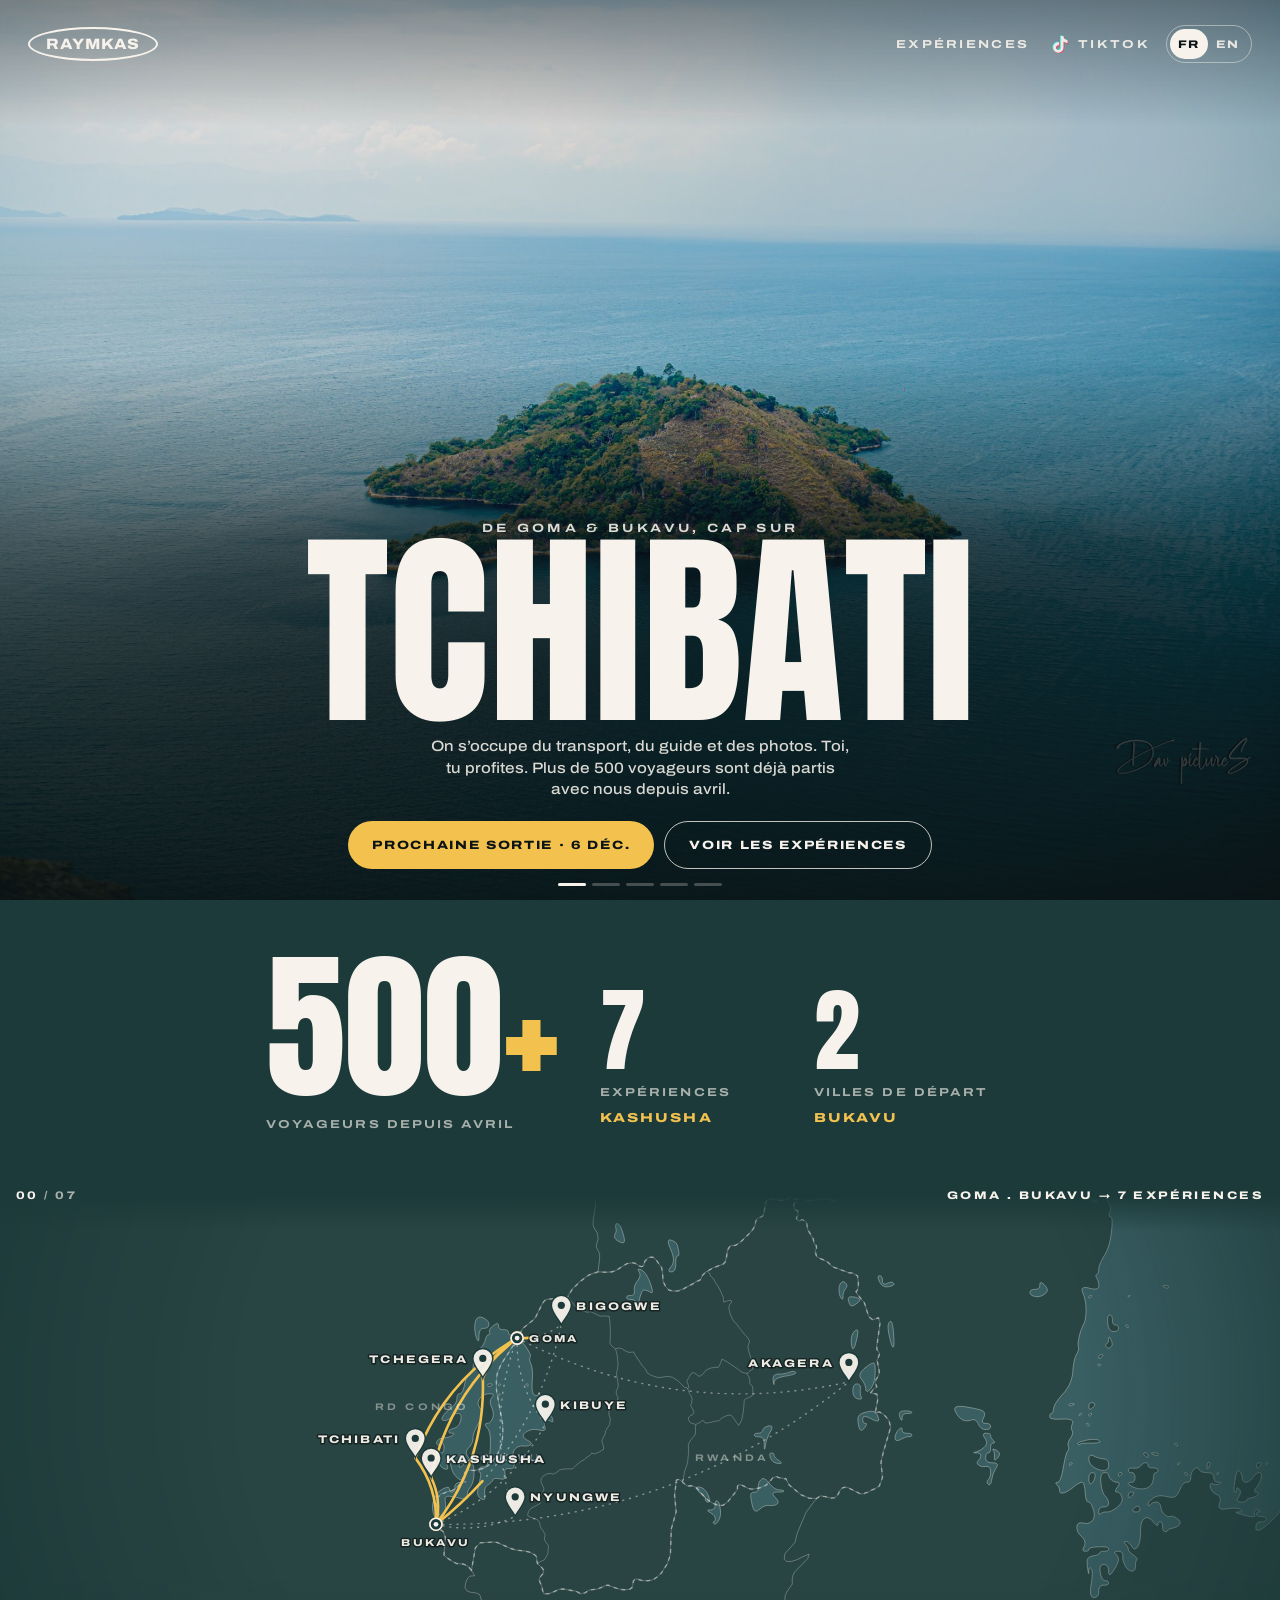
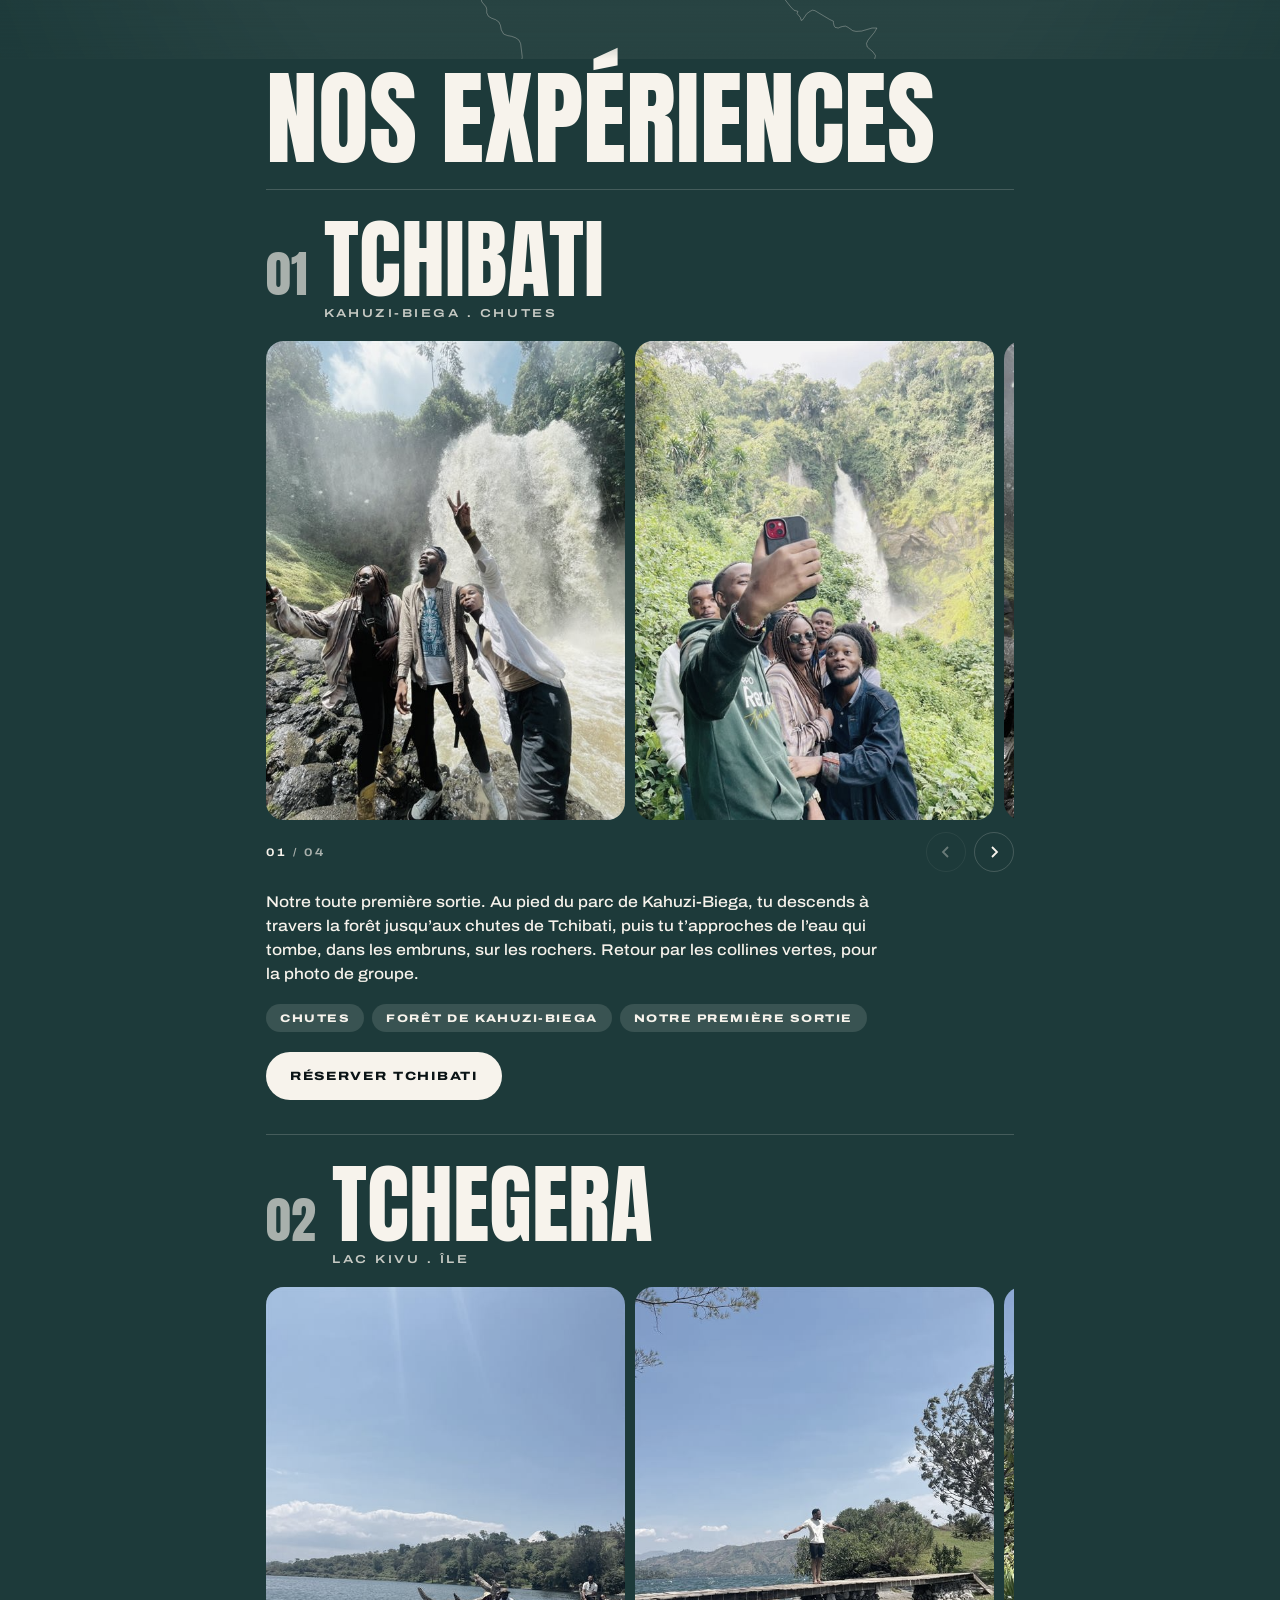
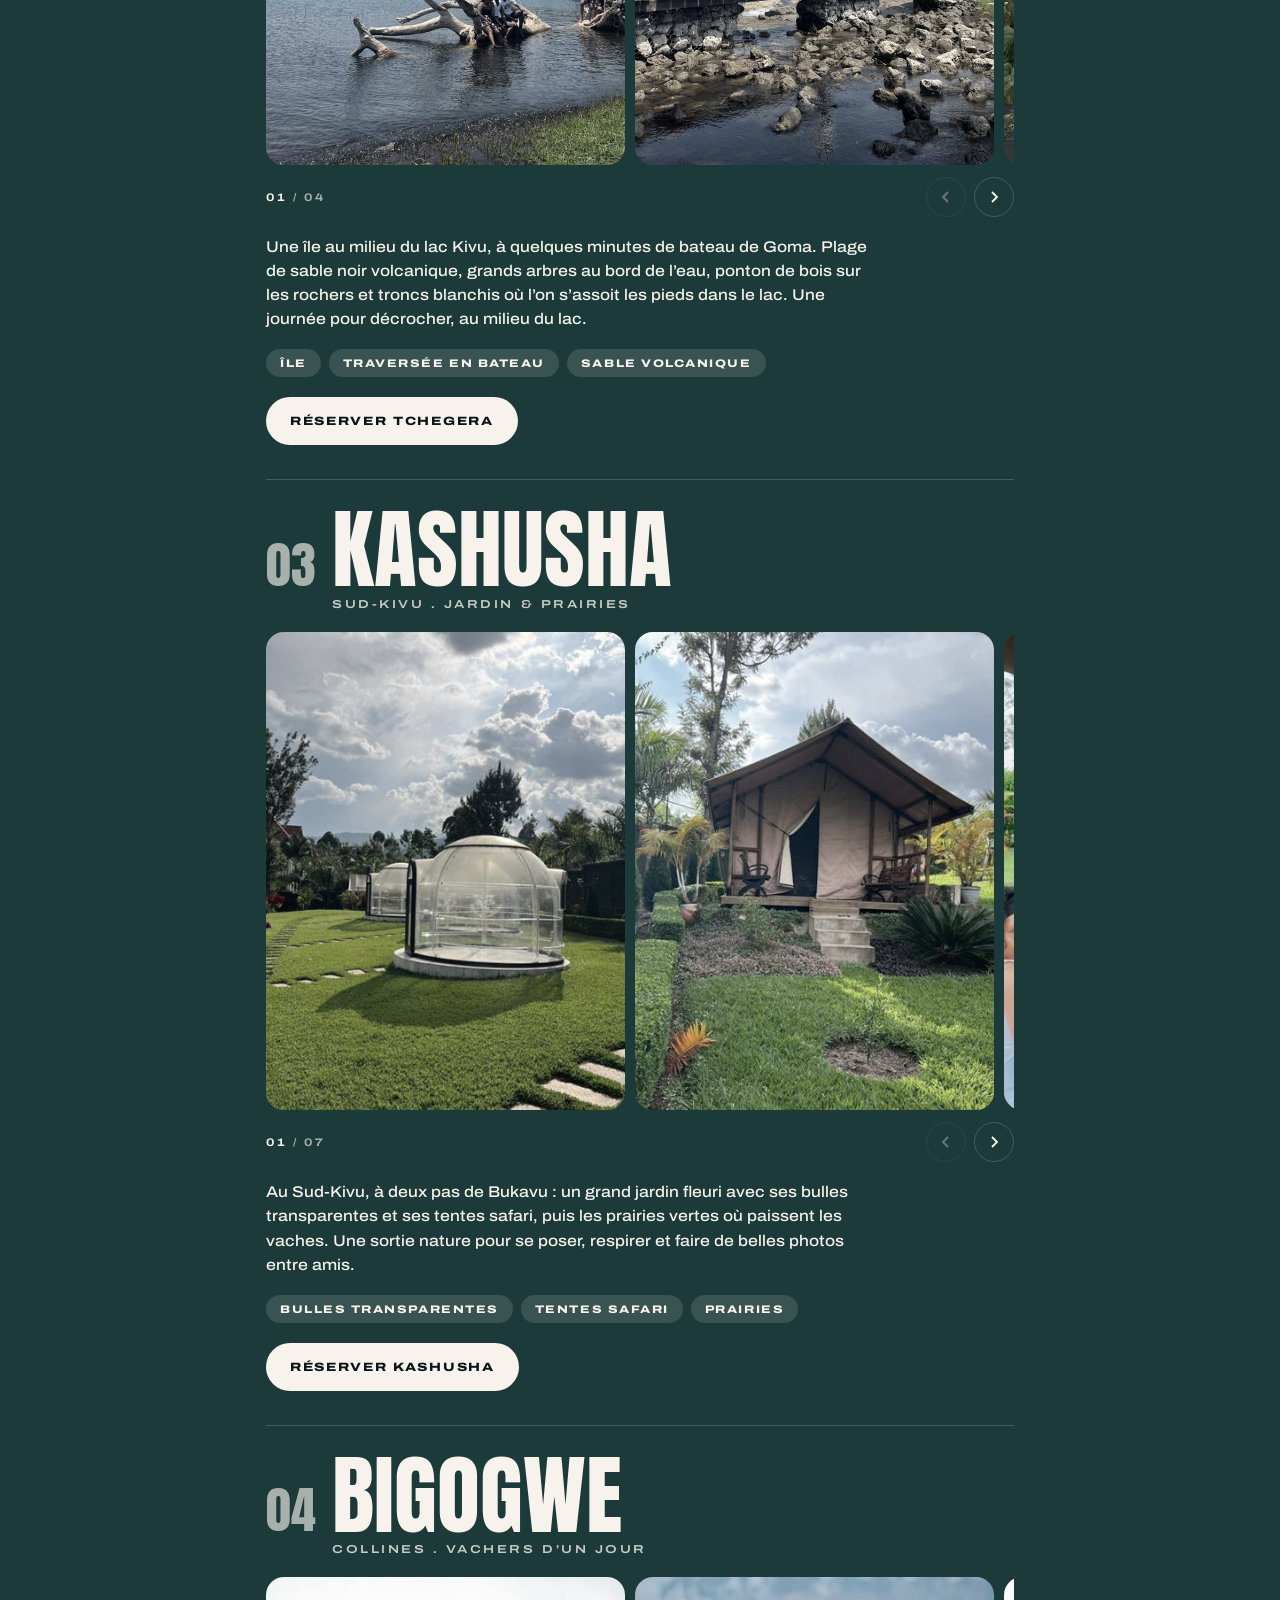
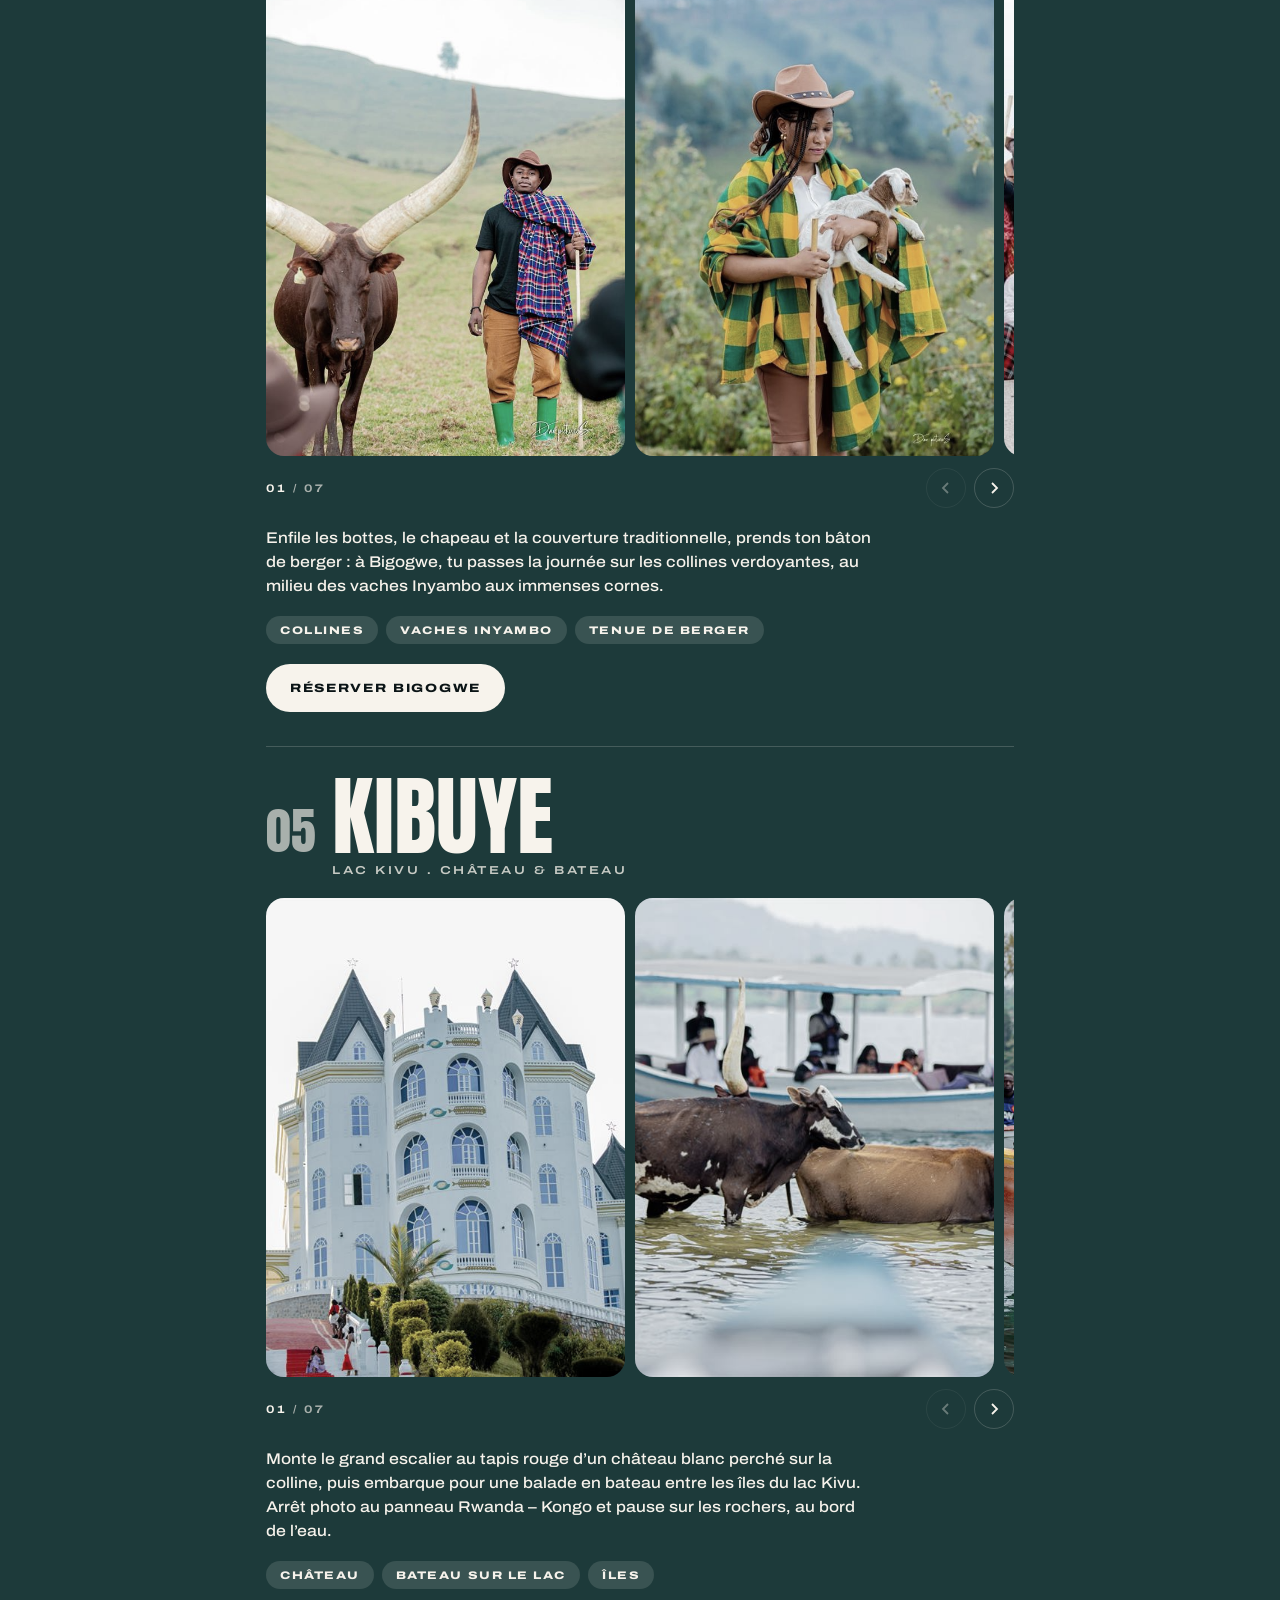
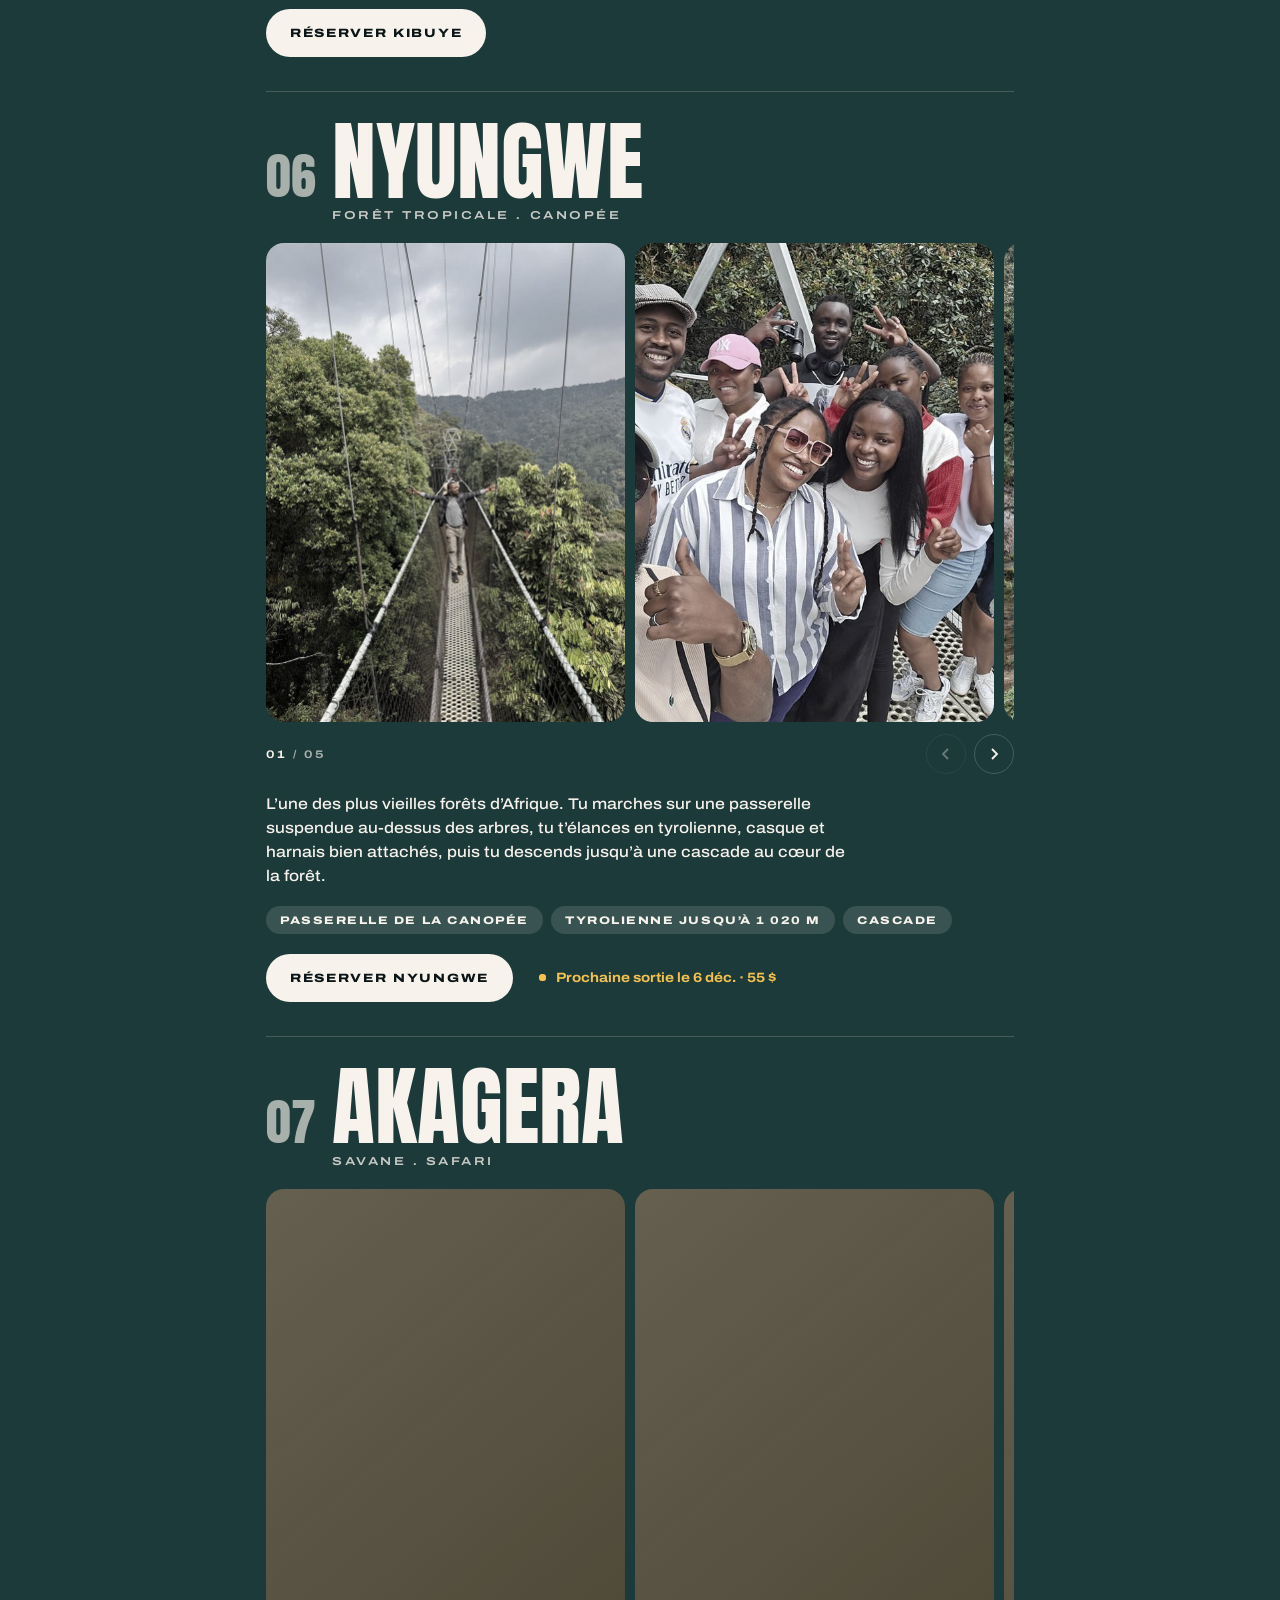
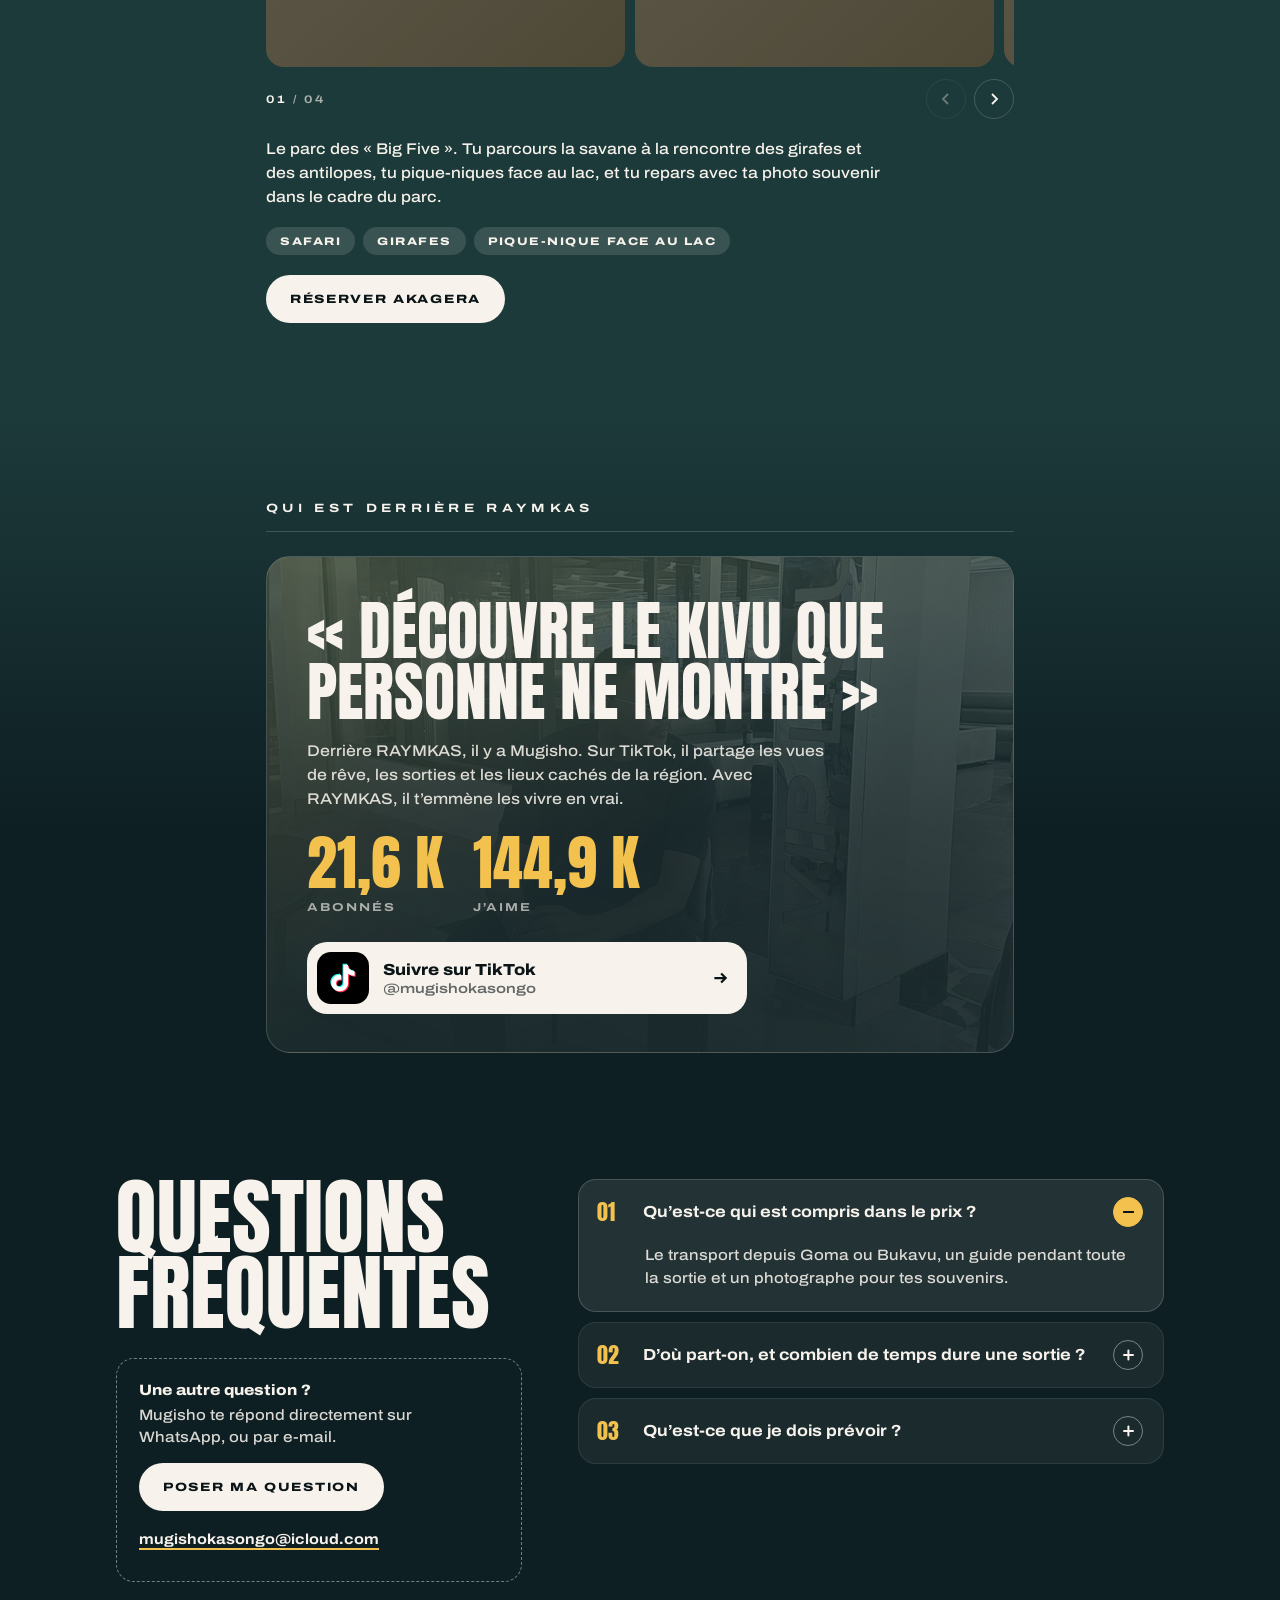
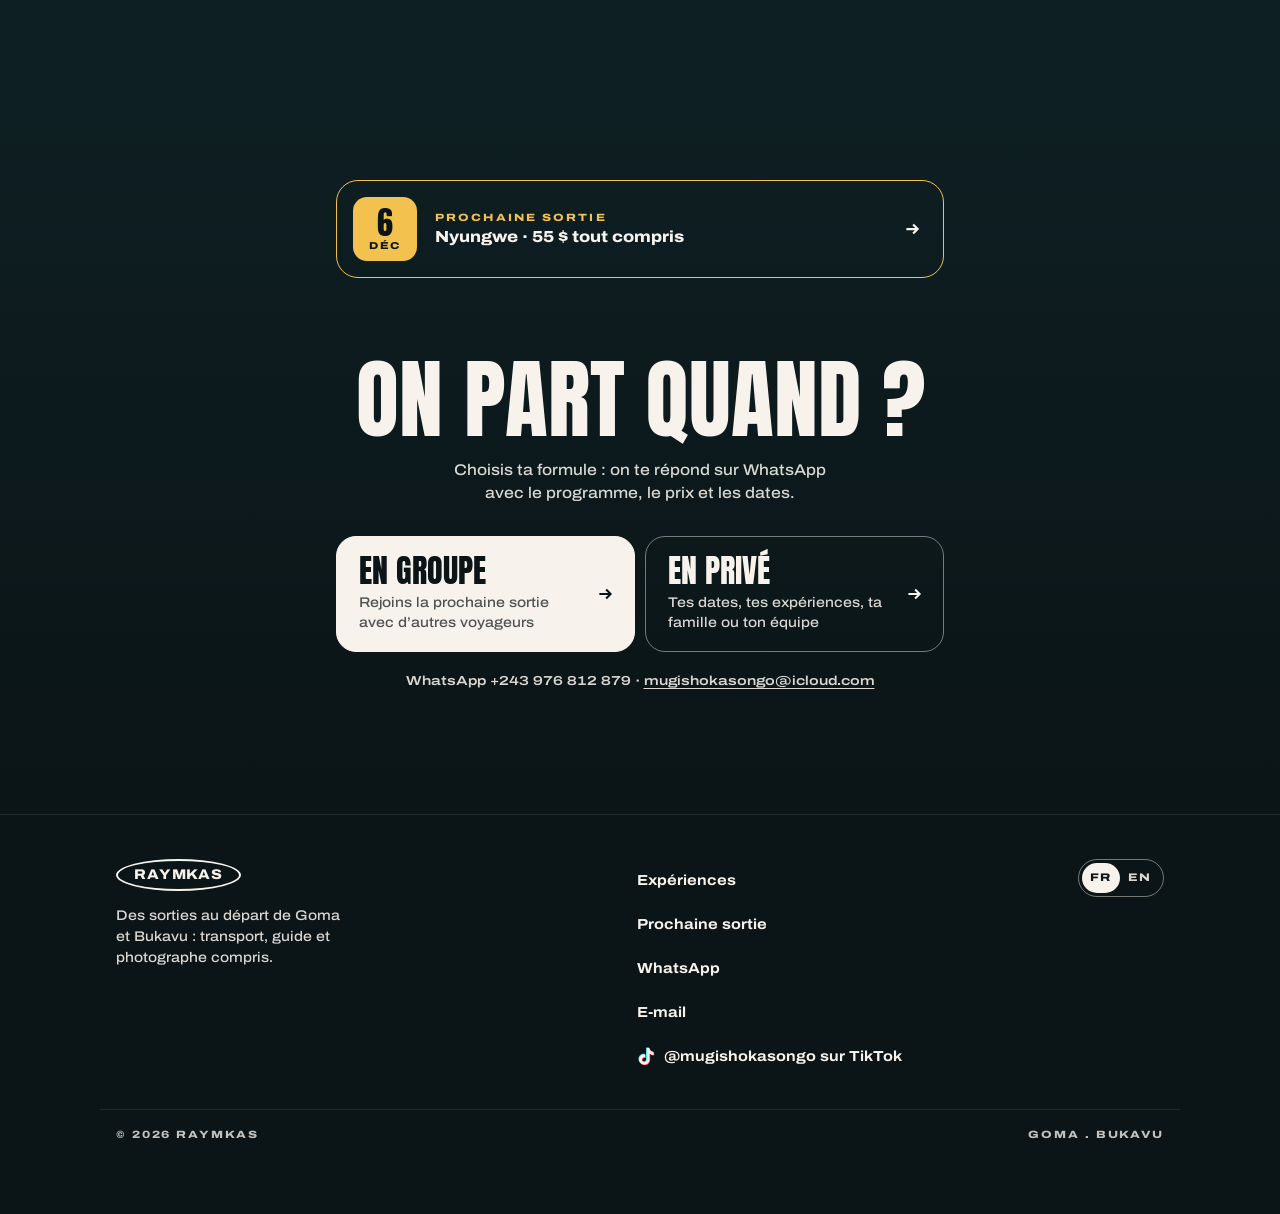
==== commit 5c820acd: "Badge de date en jaune, vérification multi-écrans et corrections - Badge « 6 DÉC » et date des fiche" ====
--- a/index.html
+++ b/index.html
@@ -13,7 +13,7 @@
 <link href="https://fonts.googleapis.com/css2?family=Anton&family=Archivo:wdth,wght@112..125,400..800&display=swap" rel="stylesheet">
 <link rel="preload" as="image" href="assets/img/hero-lac-sm.jpg" media="(max-width: 899px)" fetchpriority="high">
 <link rel="preload" as="image" href="assets/img/hero-lac.jpg" media="(min-width: 900px)" fetchpriority="high">
-<link rel="stylesheet" href="css/style.css?v=25">
+<link rel="stylesheet" href="css/style.css?v=26">
 </head>
 <body>
 
@@ -155,12 +155,12 @@
   <div class="wrap foot-bottom"><span>© 2026 RAYMKAS</span><span>Goma . Bukavu</span></div>
 </footer>
 
-<script src="js/i18n.js?v=25"></script>
-<script src="js/content.js?v=25"></script>
-<script src="js/img-sizes.js?v=25"></script>
-<script src="js/upcoming.js?v=25"></script>
-<script src="js/map-data.js?v=25"></script>
-<script src="js/map-draw.js?v=25"></script>
-<script src="js/main.js?v=25"></script>
+<script src="js/i18n.js?v=26"></script>
+<script src="js/content.js?v=26"></script>
+<script src="js/img-sizes.js?v=26"></script>
+<script src="js/upcoming.js?v=26"></script>
+<script src="js/map-data.js?v=26"></script>
+<script src="js/map-draw.js?v=26"></script>
+<script src="js/main.js?v=26"></script>
 </body>
 </html>
--- a/css/style.css
+++ b/css/style.css
@@ -123,7 +123,7 @@
 .trip-photo{position:relative;aspect-ratio:4/3;margin:0;background:var(--surface-2)}
 .trip-photo img{width:100%;height:100%;object-fit:cover}
 .trip-date{position:absolute;top:14px;left:14px;display:flex;flex-direction:column;align-items:center;min-width:64px;padding:8px 10px 9px;
-  border-radius:14px;background:var(--white);color:var(--ink);box-shadow:0 8px 24px rgba(0,0,0,.3)}
+  border-radius:14px;background:var(--sun);color:var(--ink);box-shadow:0 8px 24px rgba(0,0,0,.3)}
 .trip-date b{font-family:var(--display);font-size:34px;line-height:1;font-weight:400}
 .trip-date span{font:800 11px/1 var(--wide);font-stretch:125%;letter-spacing:.16em;text-transform:uppercase;margin-top:4px}
 .trip-body{padding:22px 20px 24px}
@@ -163,7 +163,7 @@
 .stat-big .stat-n{font-size:clamp(110px,36vw,220px)}
 .stat-l{font-size:11.5px;letter-spacing:.18em;line-height:1.5;color:var(--muted)}
 .odo{display:inline-flex;align-items:flex-start;color:var(--white)}
-.odo-col{display:inline-block;height:1em;overflow:hidden;line-height:1em}
+.odo-col{display:inline-block;flex-shrink:0;height:1em;overflow:hidden;line-height:1em}
 .odo-strip{display:flex;flex-direction:column;transition:transform calc(1.6s + var(--i) * .35s) cubic-bezier(.16,1,.3,1)}
 .odo-strip span{display:block;height:1em;line-height:1em}
 .odo-suf{color:var(--sun);line-height:1em}
@@ -174,6 +174,8 @@
 @media (min-width:760px){
   .stats-grid{grid-template-columns:1.6fr 1fr 1fr;align-items:end}
   .stat-big{grid-column:auto;padding-bottom:0;border-bottom:0}
+  /* « 500+ » doit tenir dans sa colonne (1,6 fr) : sinon les chiffres se compriment et se chevauchent */
+  .stat-big .stat-n{font-size:clamp(110px,14vw,160px)}
 }
 
 /* ---------- journey : carte sticky ---------- */
@@ -203,6 +205,7 @@
 .pin.origin.active .dot{fill:var(--sun)}
 .pin.origin text{font-size:10px;letter-spacing:.24em;opacity:.9}
 .journey.overview .pin .body,.journey.overview .pin text{opacity:.95}
+.journey.overview .stage.compact .pin:not(.origin) text{opacity:0}
 @keyframes pulse{0%{transform:scale(1);opacity:.9}100%{transform:scale(3.2);opacity:0}}
 
 /* voile en haut de la carte : le compteur et le nom restent lisibles au-dessus des tracés */
@@ -358,12 +361,13 @@
 @media (max-width:479px){.s-top .tl-long{display:none}}
 @media (min-width:600px){.s-top{padding-left:28px;padding-right:28px}}
 .s-head{padding-top:36px}
-.s-head h1{font-size:clamp(52px,15vw,120px);line-height:.88;margin-top:10px}
-.s-title{display:flex;align-items:center;gap:16px;margin-top:10px}
+.s-head h1{font-size:clamp(44px,14vw,120px);line-height:.88;margin-top:10px}
+.s-title{display:flex;align-items:center;gap:clamp(10px,3vw,16px);margin-top:10px}
 .s-title h1{margin-top:0}
 .s-badge{display:flex;flex-direction:column;align-items:center;justify-content:center;flex-shrink:0;
-  width:clamp(84px,22vw,118px);aspect-ratio:1;border-radius:22px;background:var(--white);color:var(--ink);box-shadow:0 12px 30px rgba(0,0,0,.3)}
-.s-badge b{font-size:clamp(44px,12vw,64px);line-height:.95;font-weight:400}
+  width:clamp(72px,22vw,118px);aspect-ratio:1;border-radius:clamp(18px,5vw,22px);background:var(--sun);color:var(--ink);
+  box-shadow:0 14px 34px rgba(0,0,0,.32),inset 0 -3px 0 rgba(var(--ink-rgb),.12)}
+.s-badge b{font-size:clamp(38px,12vw,64px);line-height:.95;font-weight:400}
 .s-badge span{font:800 clamp(12px,3.2vw,15px)/1 var(--wide);font-stretch:125%;letter-spacing:.18em;text-transform:uppercase;margin-top:4px}
 /* compte à rebours */
 .s-countdown{display:flex;gap:8px;margin-top:20px}
@@ -468,3 +472,13 @@
   .foot-grid{grid-template-columns:1.2fr 1fr auto;align-items:start;gap:40px}
   .foot-nav{flex-direction:column;gap:0}
 }
+
+/* très petits écrans (iPhone SE 1re gén., Android compacts) : boutons sur une ligne */
+@media (max-width:419px){
+  .pin text{font-size:10px;letter-spacing:.14em}
+  .pin.origin text{font-size:9.5px;letter-spacing:.18em}
+}
+@media (max-width:359px){
+  .btn{padding:0 16px;font-size:11.5px;letter-spacing:.08em}
+  .hero-title .lead{letter-spacing:.2em}
+}
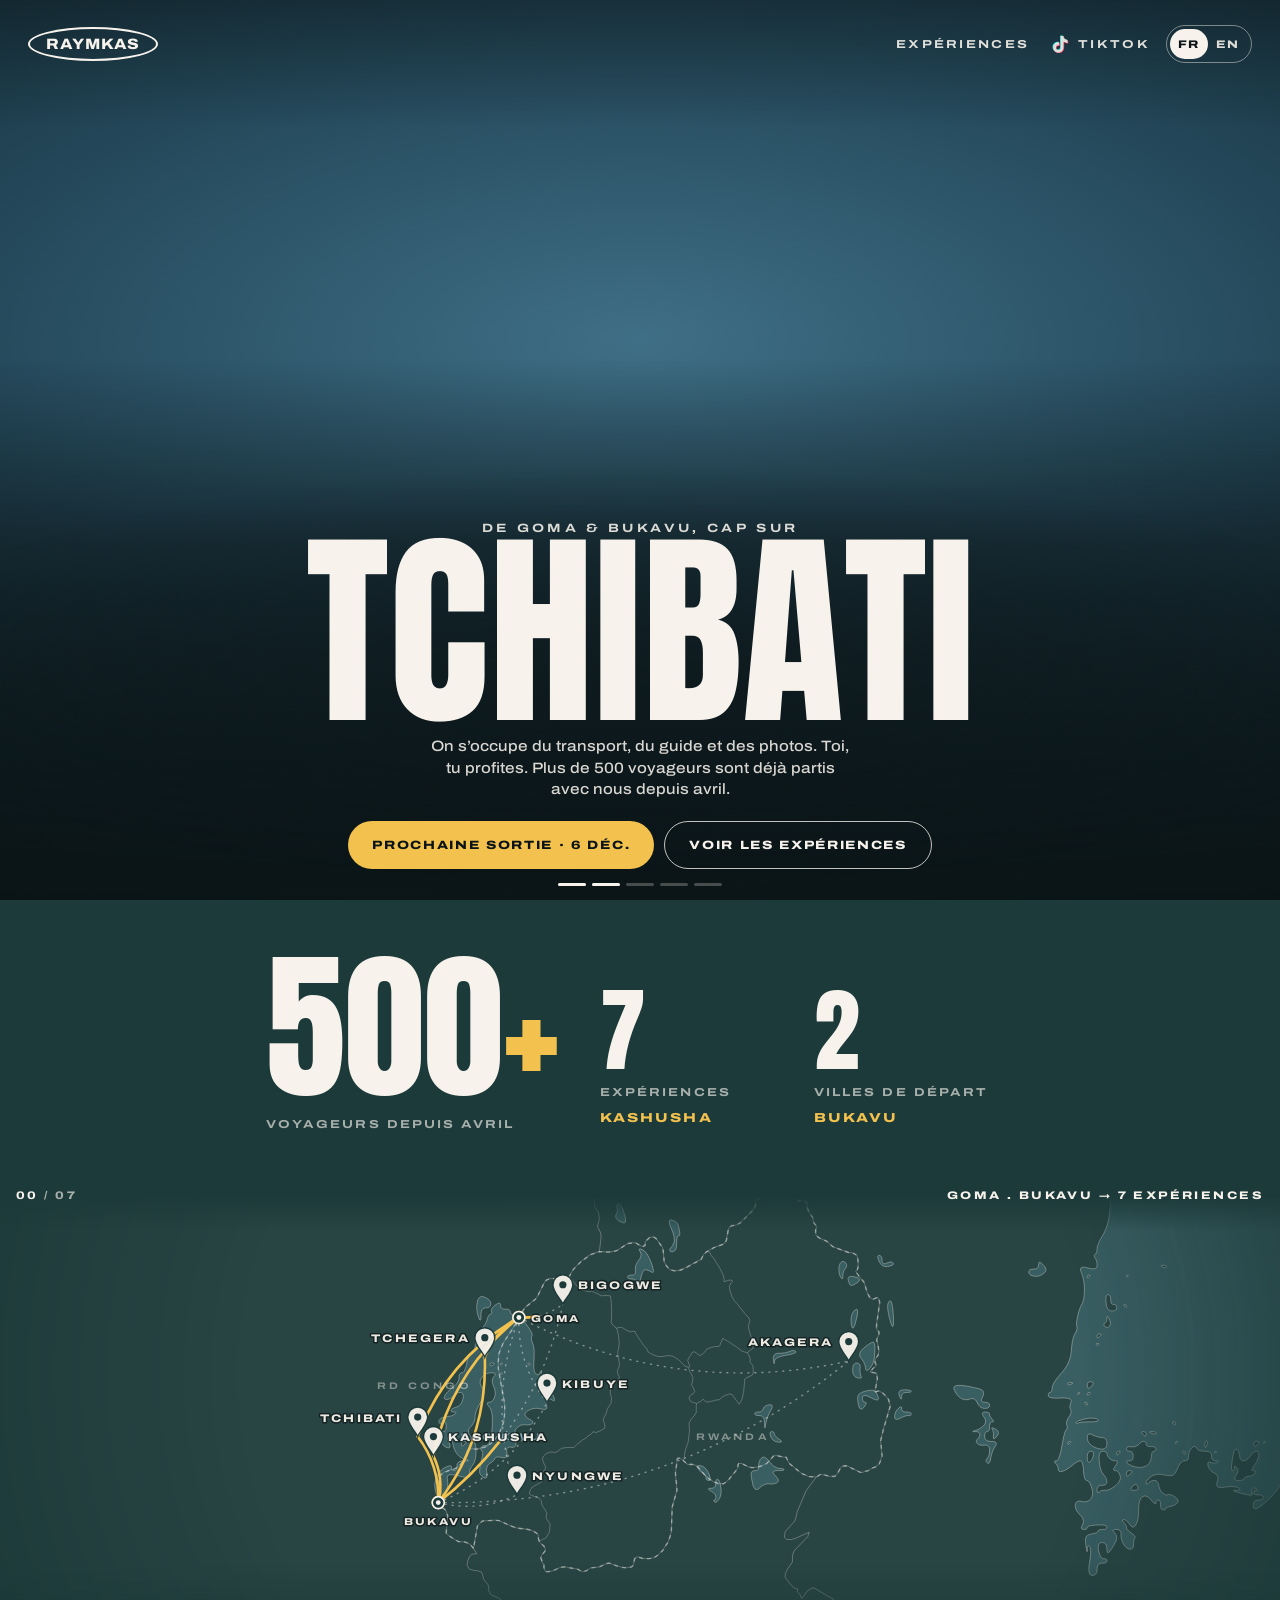
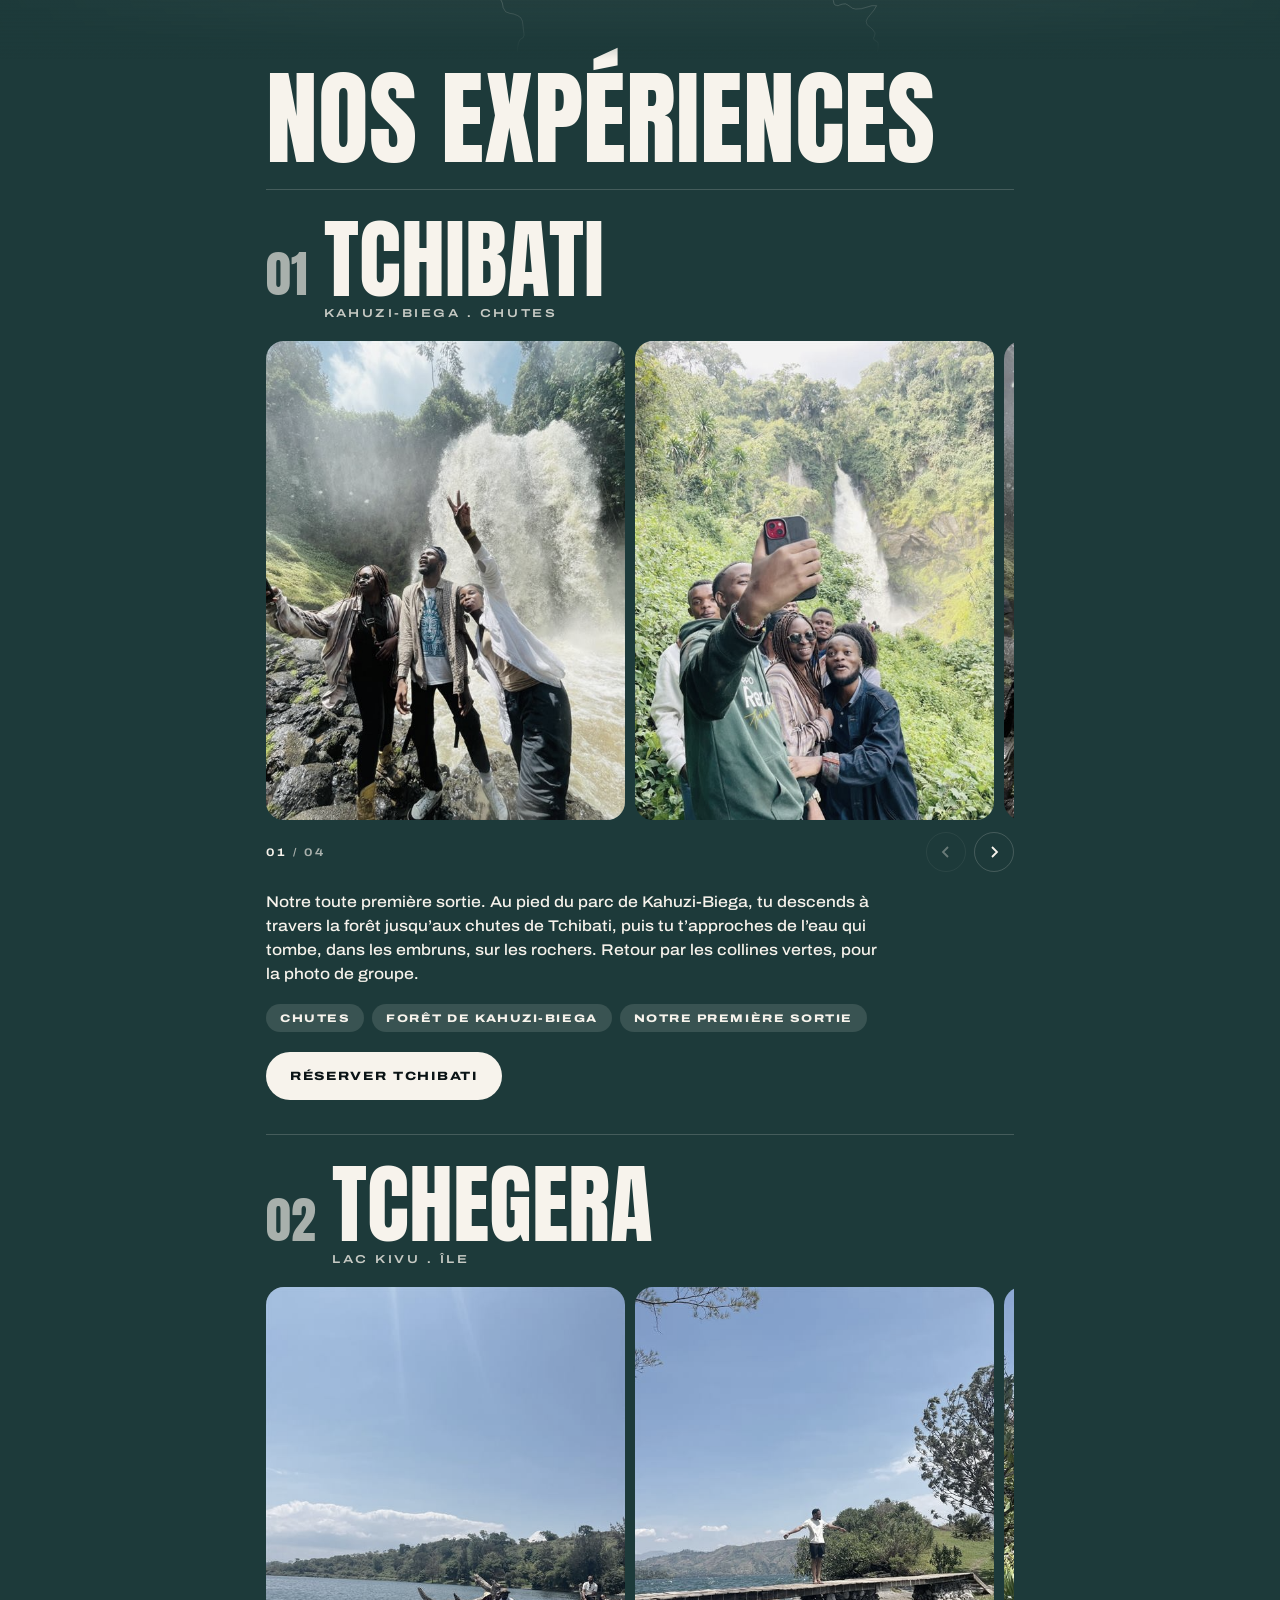
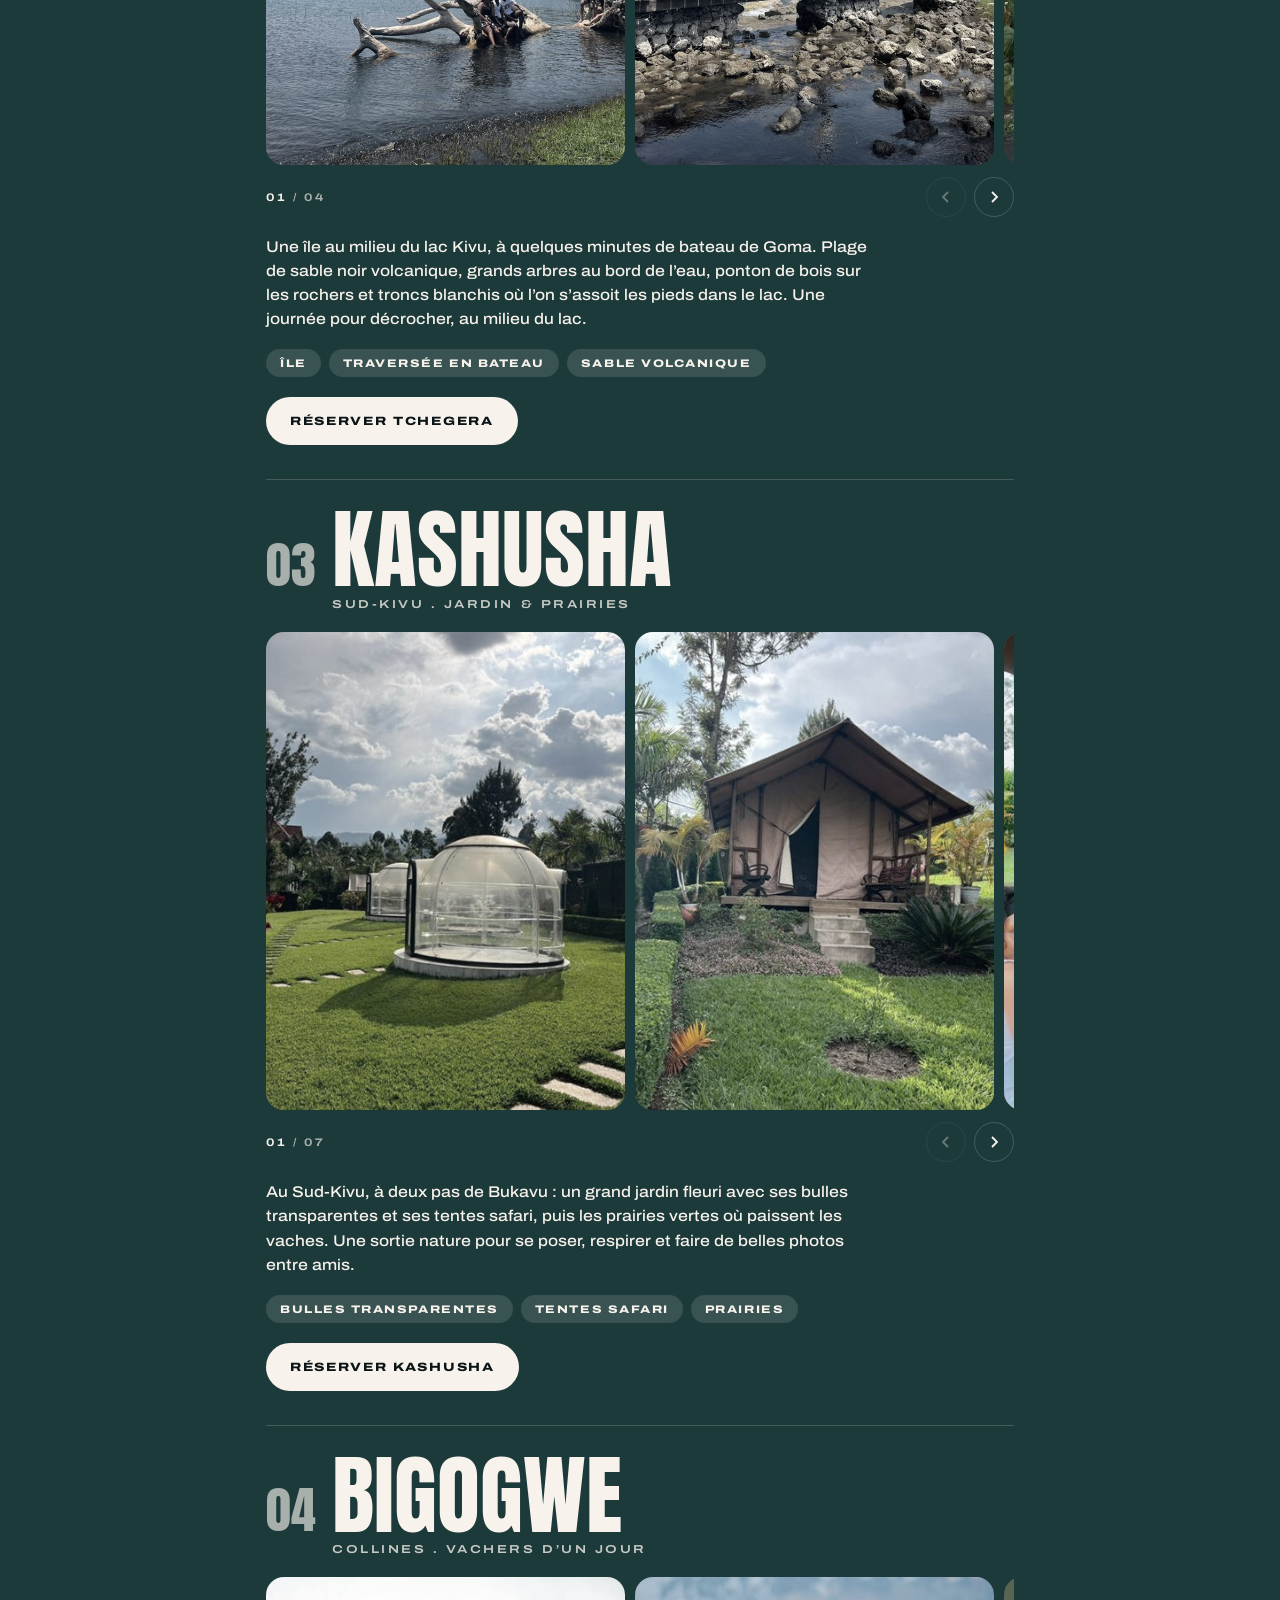
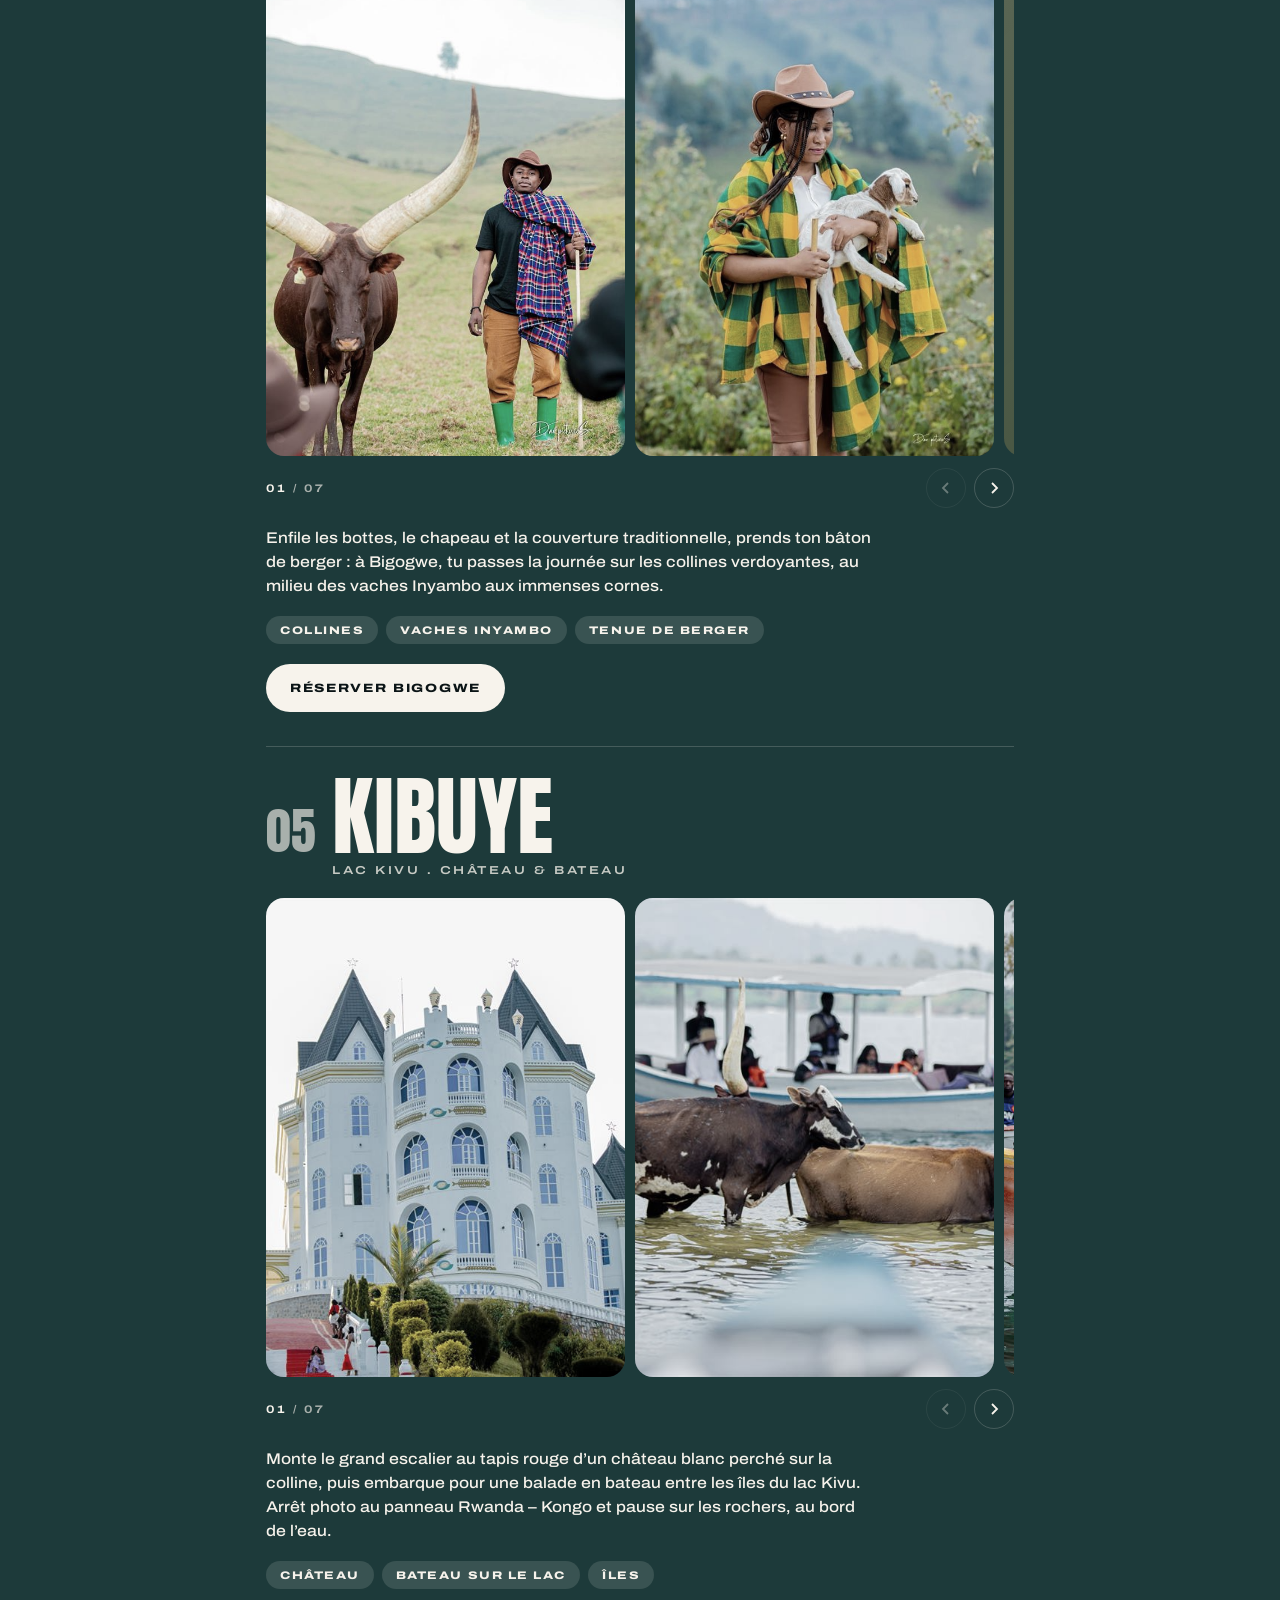
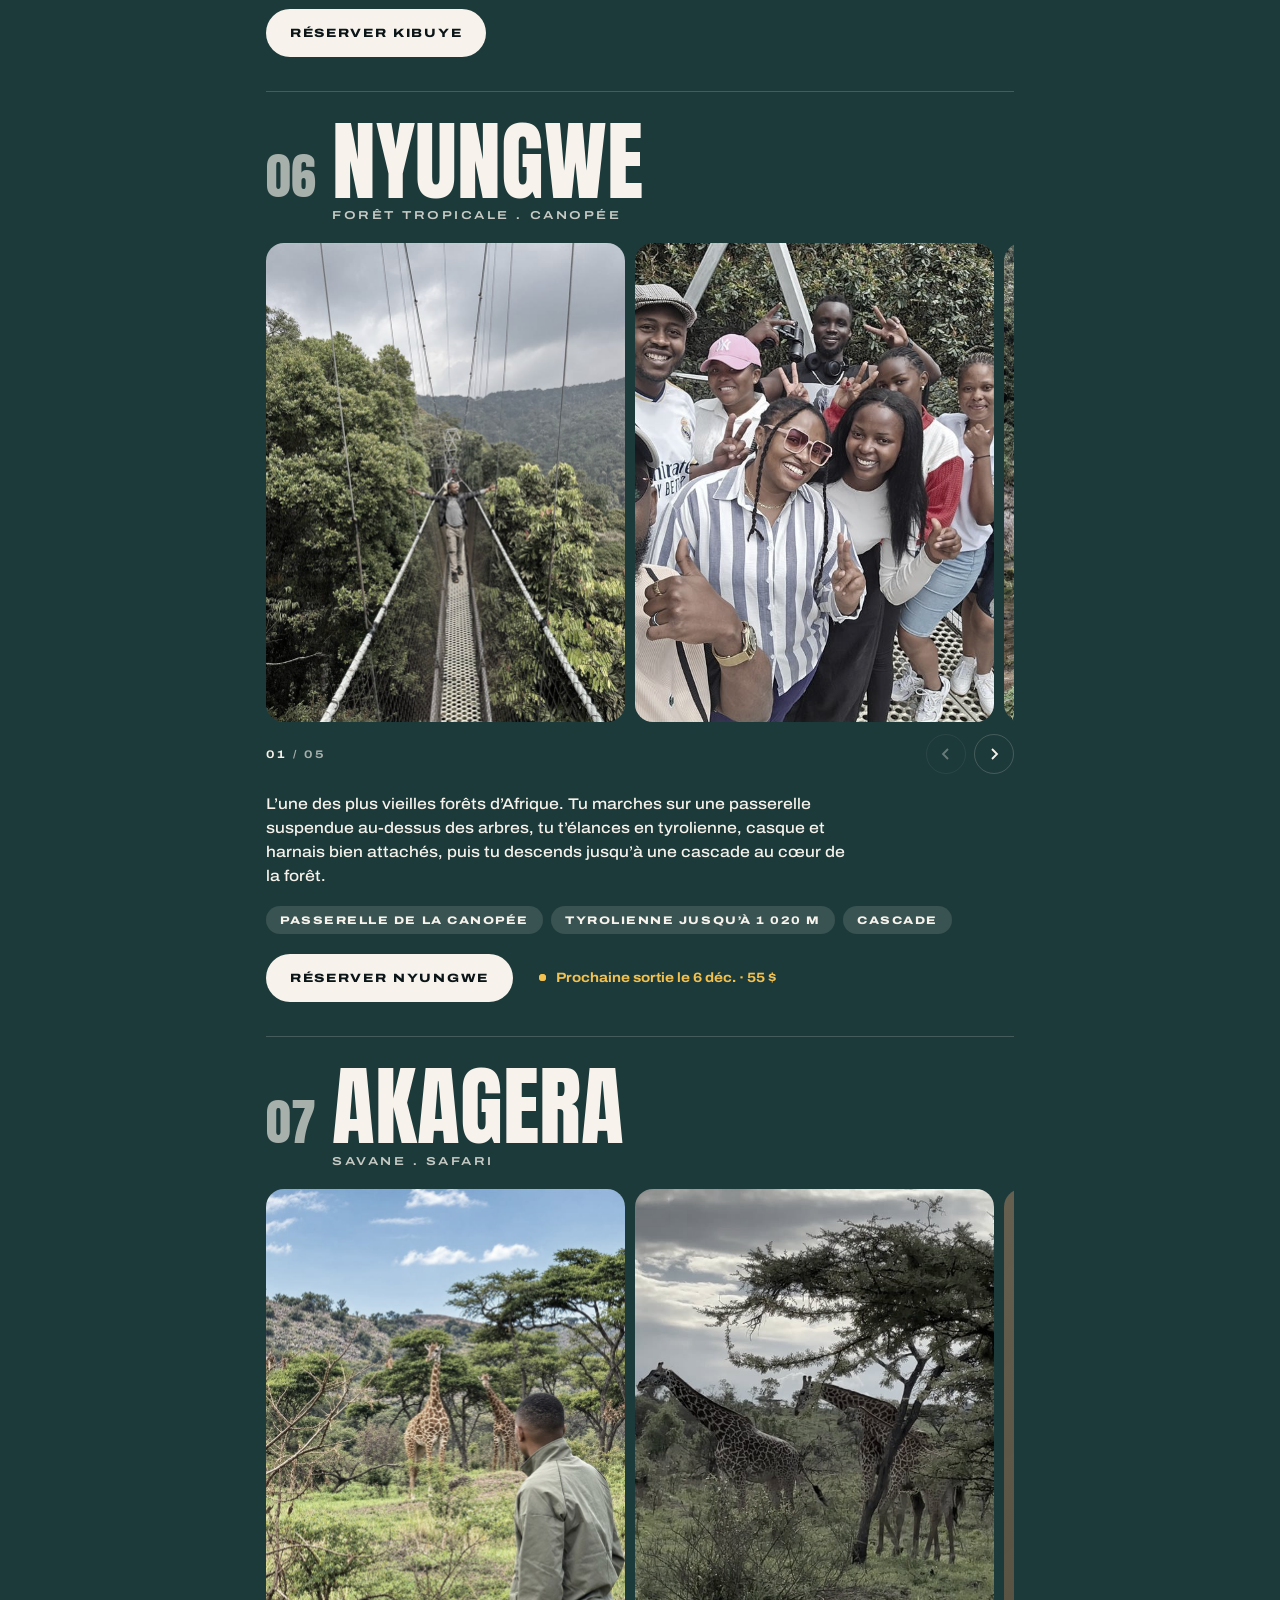
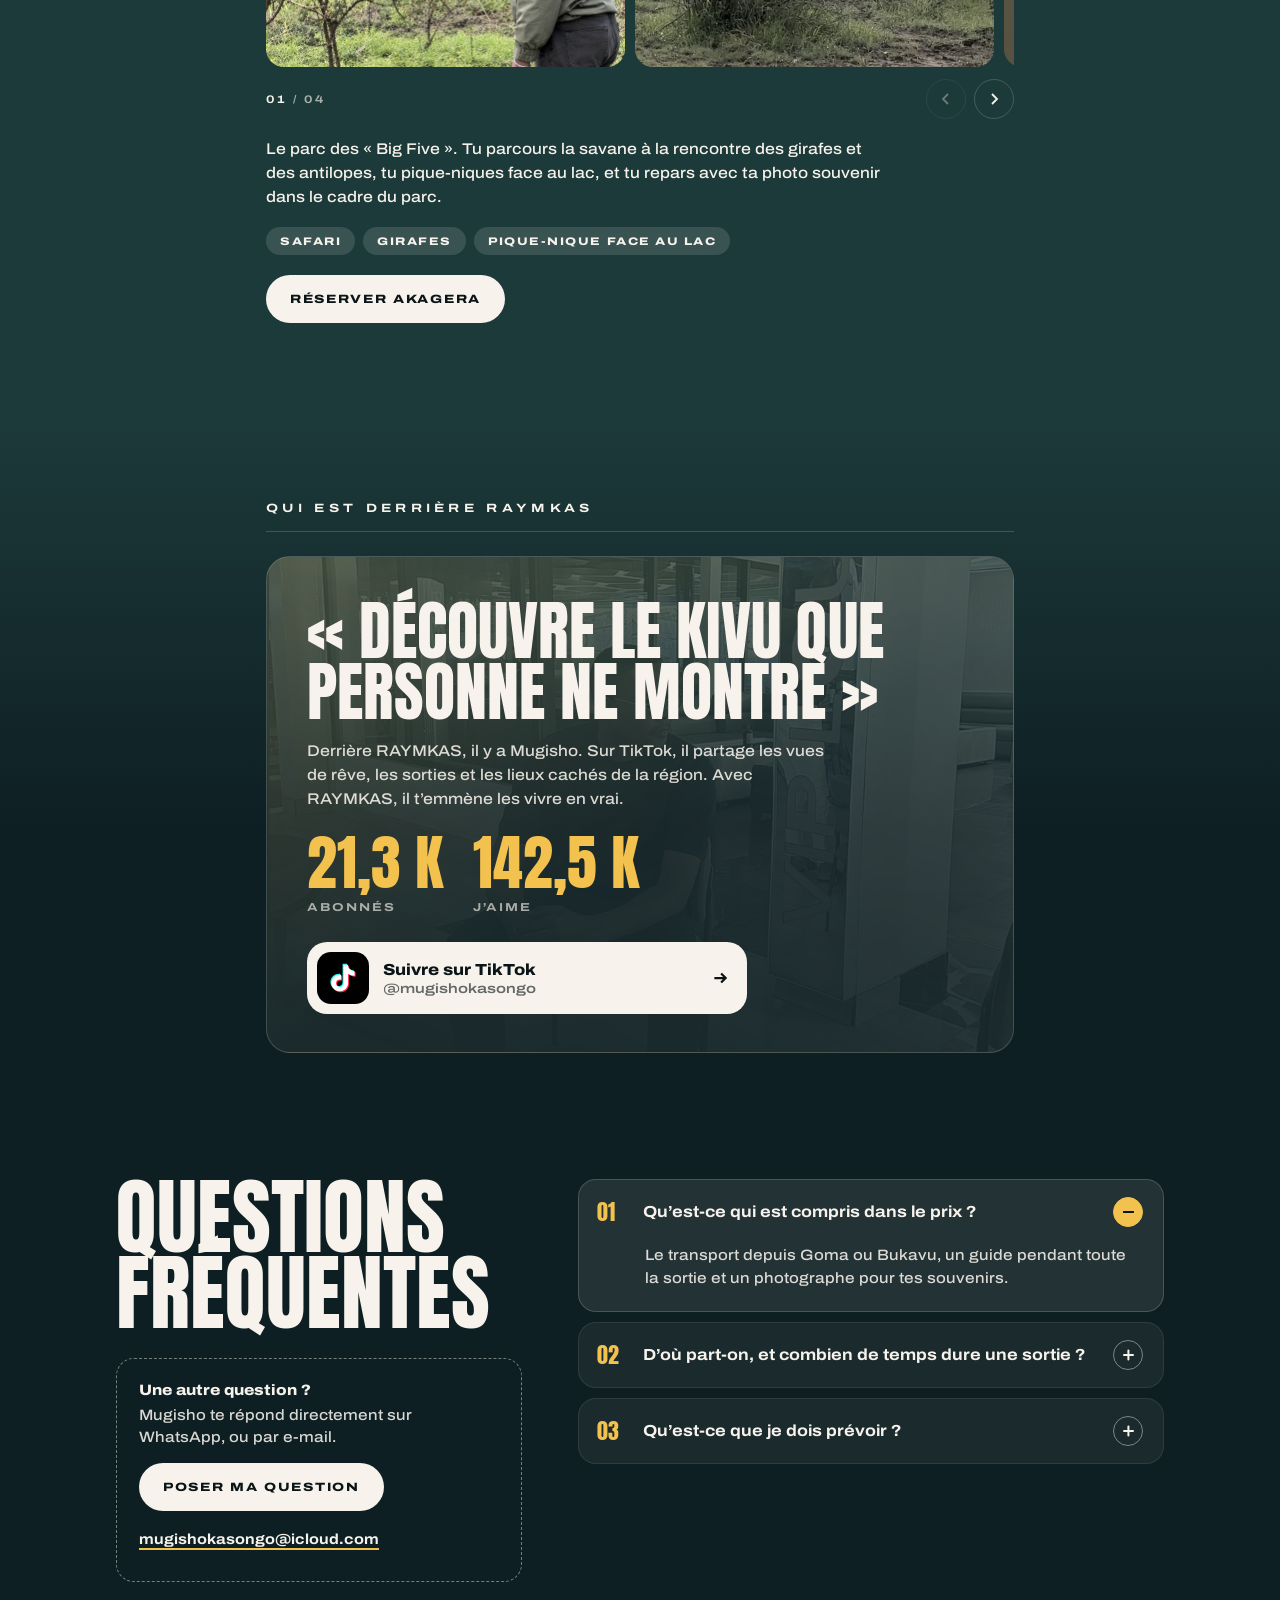
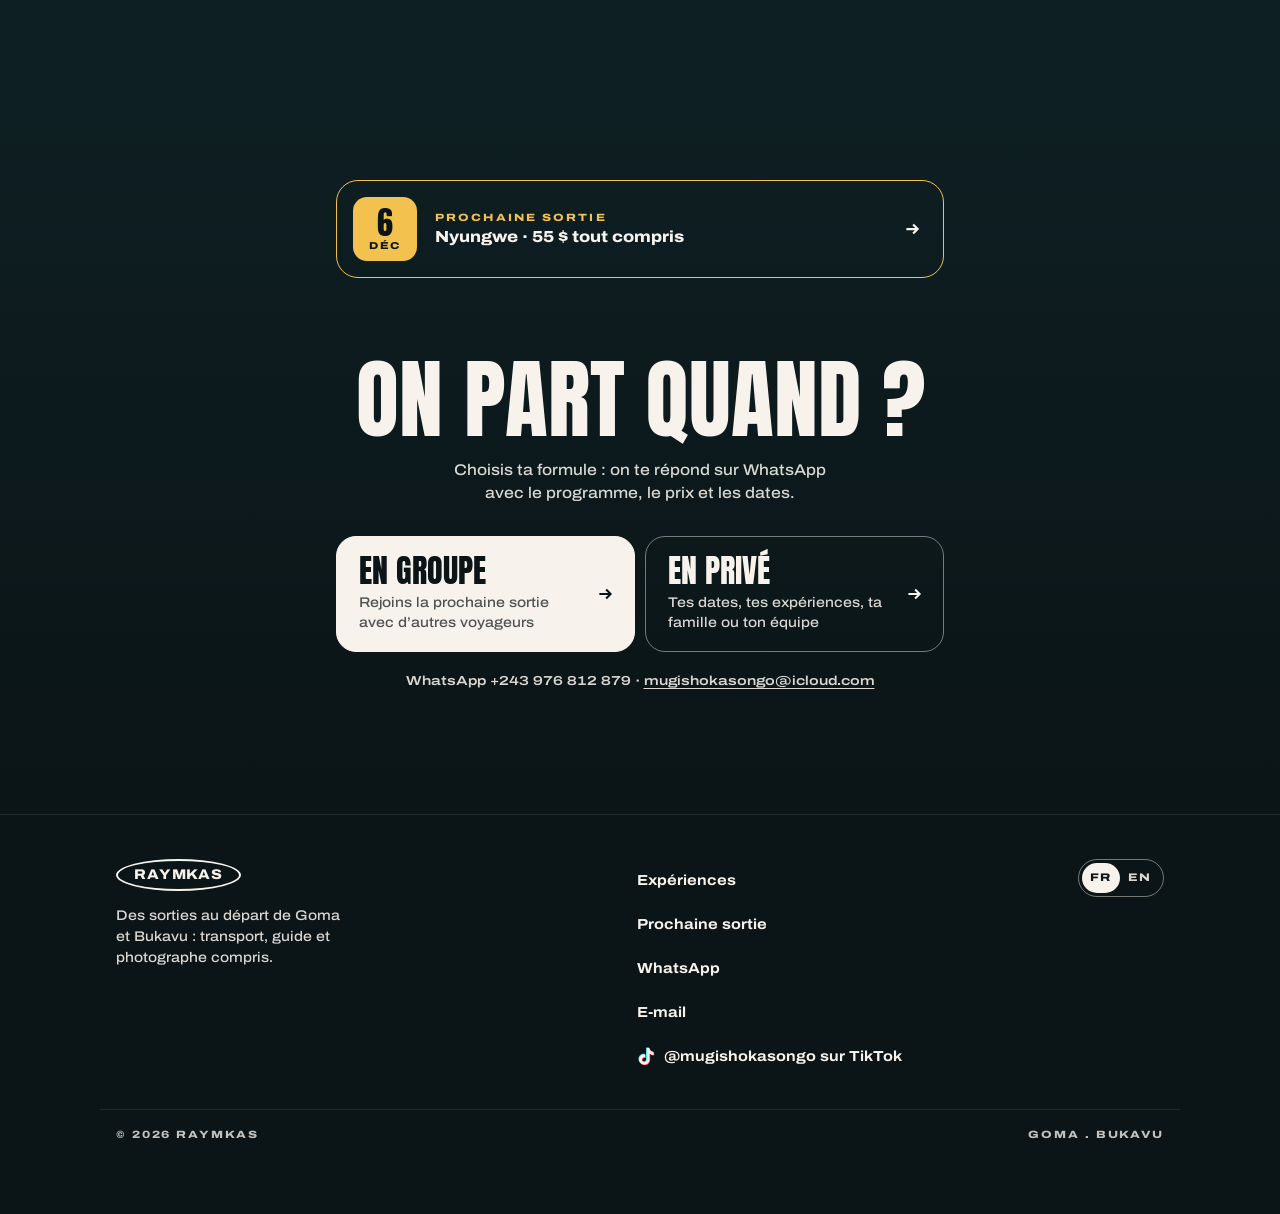
==== commit 35a246b0: "Carte : cadrage dans la zone sûre et caméra avec animations réduites - Chaque étape est cadrée entre" ====
--- a/index.html
+++ b/index.html
@@ -13,7 +13,7 @@
 <link href="https://fonts.googleapis.com/css2?family=Anton&family=Archivo:wdth,wght@112..125,400..800&display=swap" rel="stylesheet">
 <link rel="preload" as="image" href="assets/img/hero-lac-sm.jpg" media="(max-width: 899px)" fetchpriority="high">
 <link rel="preload" as="image" href="assets/img/hero-lac.jpg" media="(min-width: 900px)" fetchpriority="high">
-<link rel="stylesheet" href="css/style.css?v=26">
+<link rel="stylesheet" href="css/style.css?v=27">
 </head>
 <body>
 
@@ -155,12 +155,12 @@
   <div class="wrap foot-bottom"><span>© 2026 RAYMKAS</span><span>Goma . Bukavu</span></div>
 </footer>
 
-<script src="js/i18n.js?v=26"></script>
-<script src="js/content.js?v=26"></script>
-<script src="js/img-sizes.js?v=26"></script>
-<script src="js/upcoming.js?v=26"></script>
-<script src="js/map-data.js?v=26"></script>
-<script src="js/map-draw.js?v=26"></script>
-<script src="js/main.js?v=26"></script>
+<script src="js/i18n.js?v=27"></script>
+<script src="js/content.js?v=27"></script>
+<script src="js/img-sizes.js?v=27"></script>
+<script src="js/upcoming.js?v=27"></script>
+<script src="js/map-data.js?v=27"></script>
+<script src="js/map-draw.js?v=27"></script>
+<script src="js/main.js?v=27"></script>
 </body>
 </html>
--- a/css/style.css
+++ b/css/style.css
@@ -182,7 +182,9 @@
 .journey{position:relative}
 .stage{position:sticky;top:0;z-index:2;height:var(--stage-h);overflow:hidden;pointer-events:none;
   background:linear-gradient(180deg,var(--bg) 0,var(--bg) 84%,transparent 100%)}
-.stage svg{display:block;width:100%;height:100%}
+.stage svg{display:block;width:100%;height:100%;
+  /* le bas de la carte s'efface comme le fond : les tracés ne passent plus par-dessus les photos */
+  -webkit-mask-image:linear-gradient(180deg,#000 80%,transparent 99%);mask-image:linear-gradient(180deg,#000 80%,transparent 99%)}
 .m-neigh{fill:var(--fill-faint);stroke:var(--line);stroke-width:.9;vector-effect:non-scaling-stroke}
 .m-prov path{fill:var(--fill-faint);stroke:var(--line);stroke-width:.8;vector-effect:non-scaling-stroke;stroke-linejoin:round}
 .m-lakes{fill:rgba(120,190,215,.22);stroke:var(--stroke-strong);stroke-width:.8;vector-effect:non-scaling-stroke}
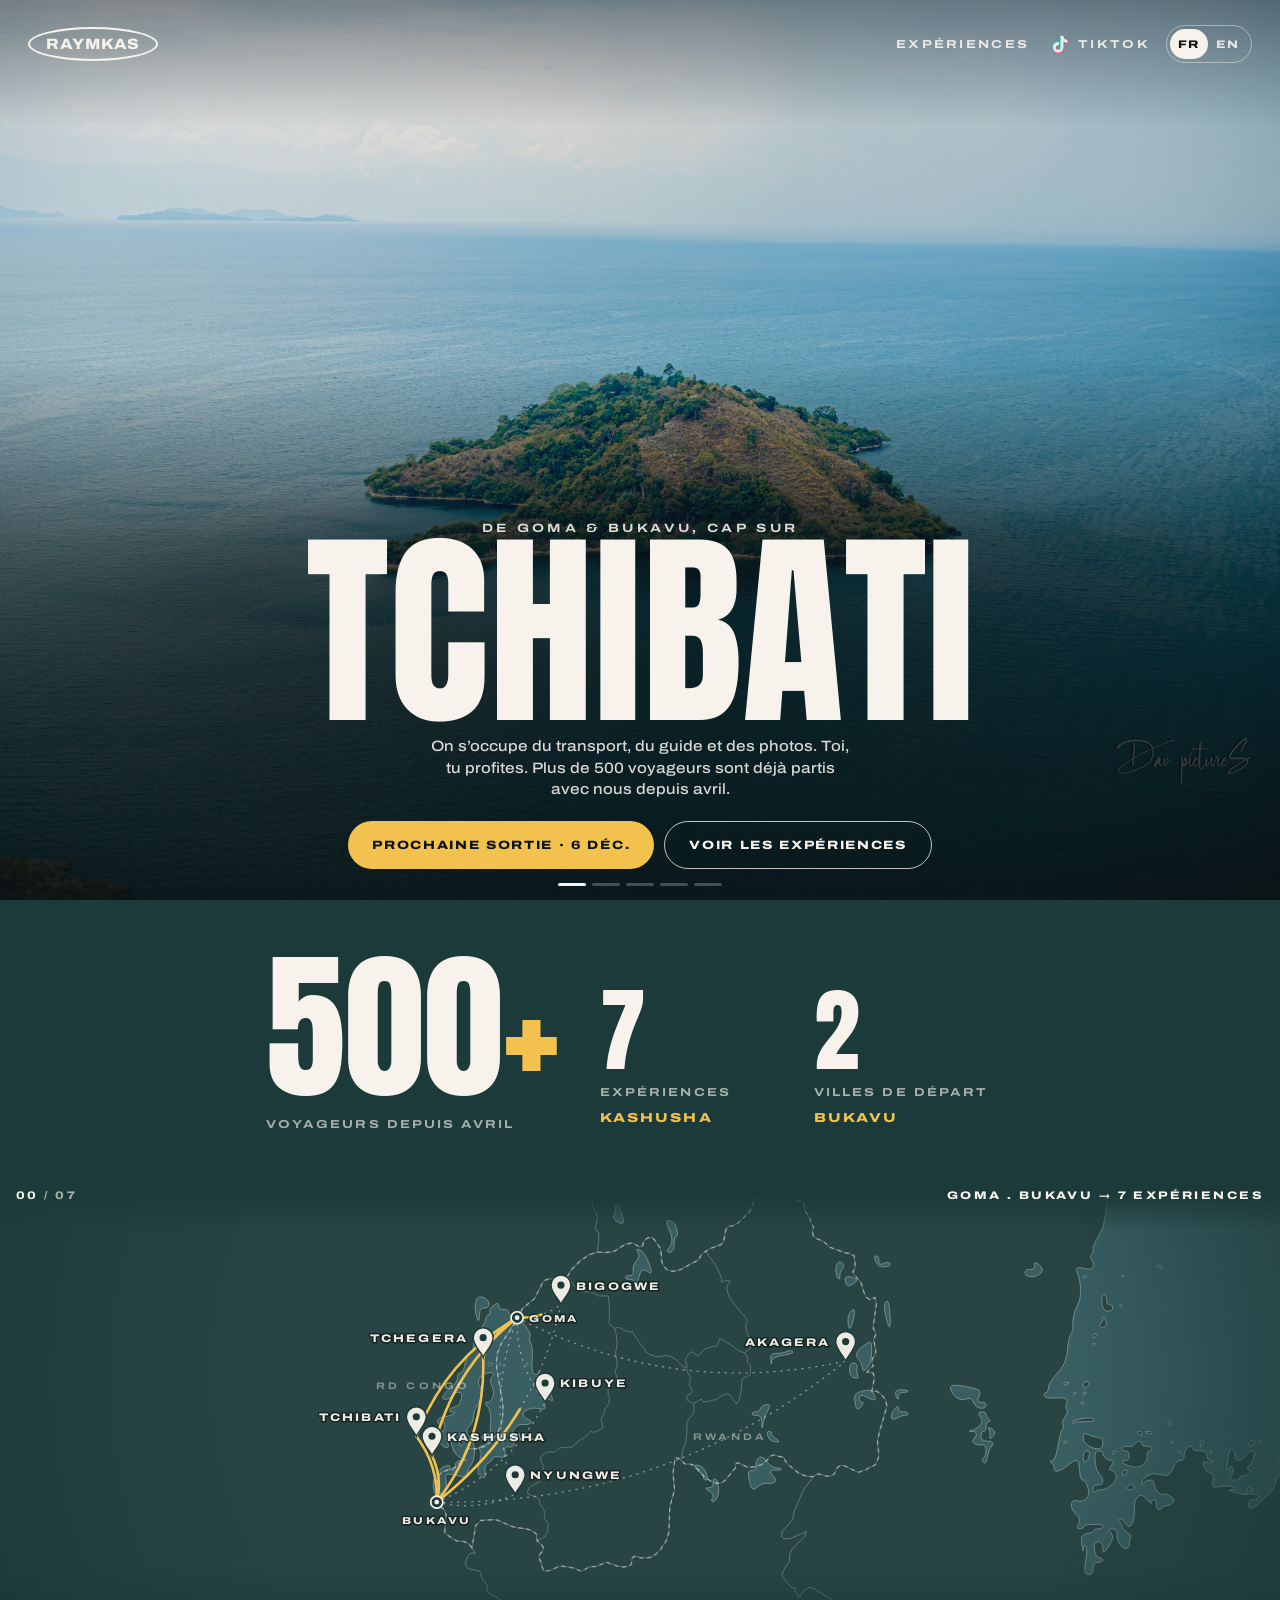
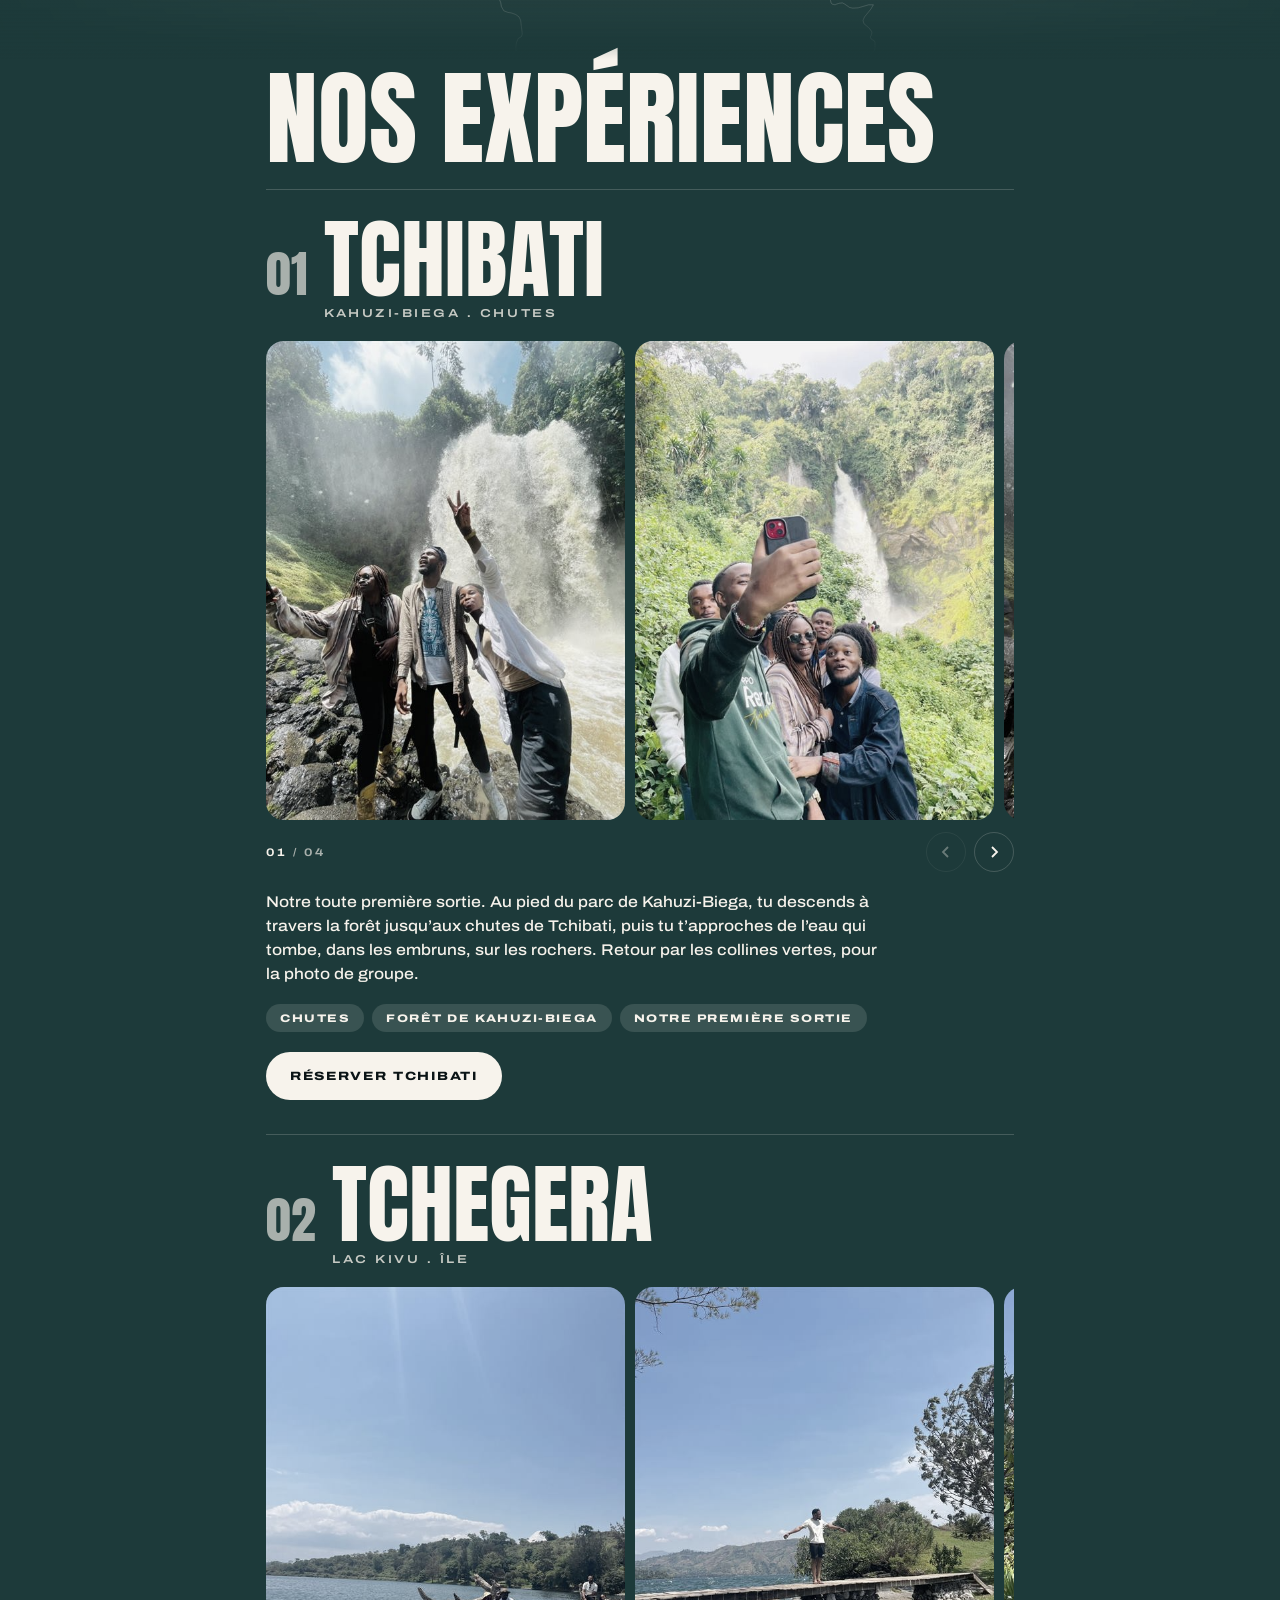
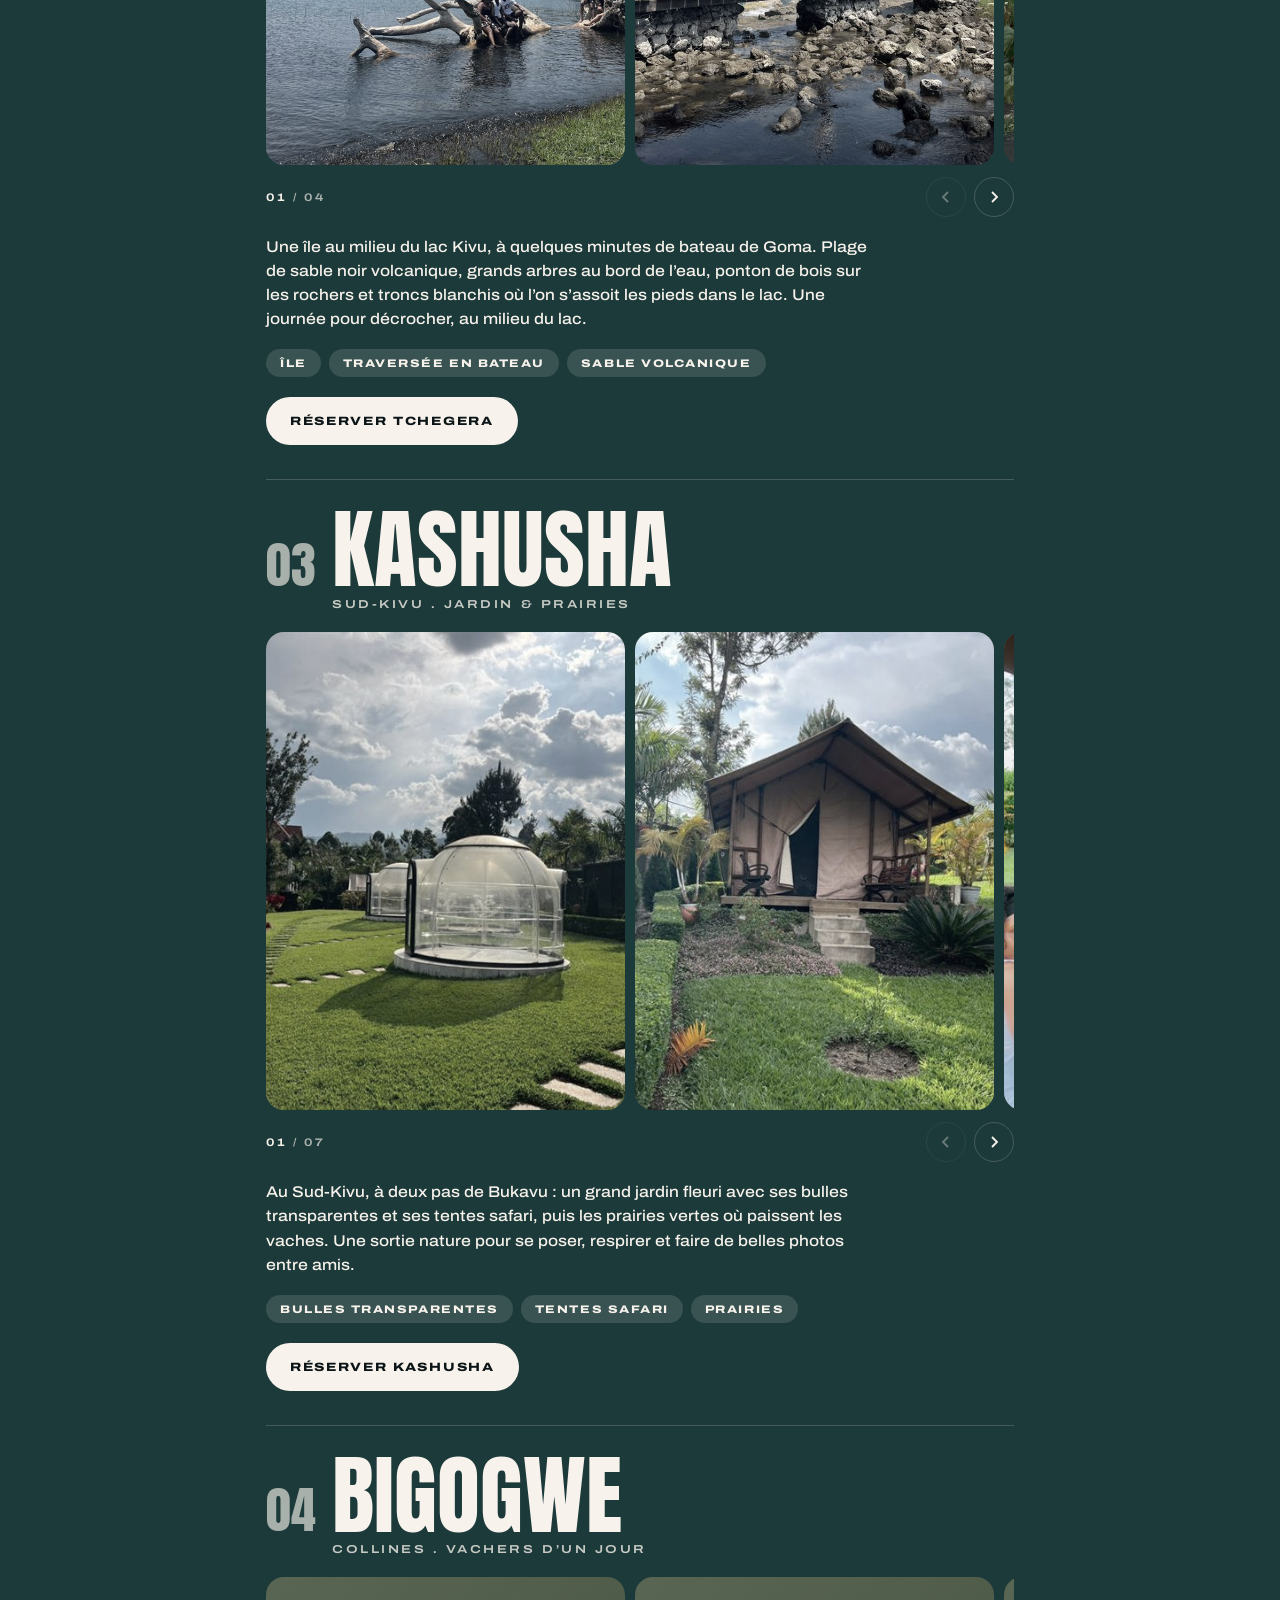
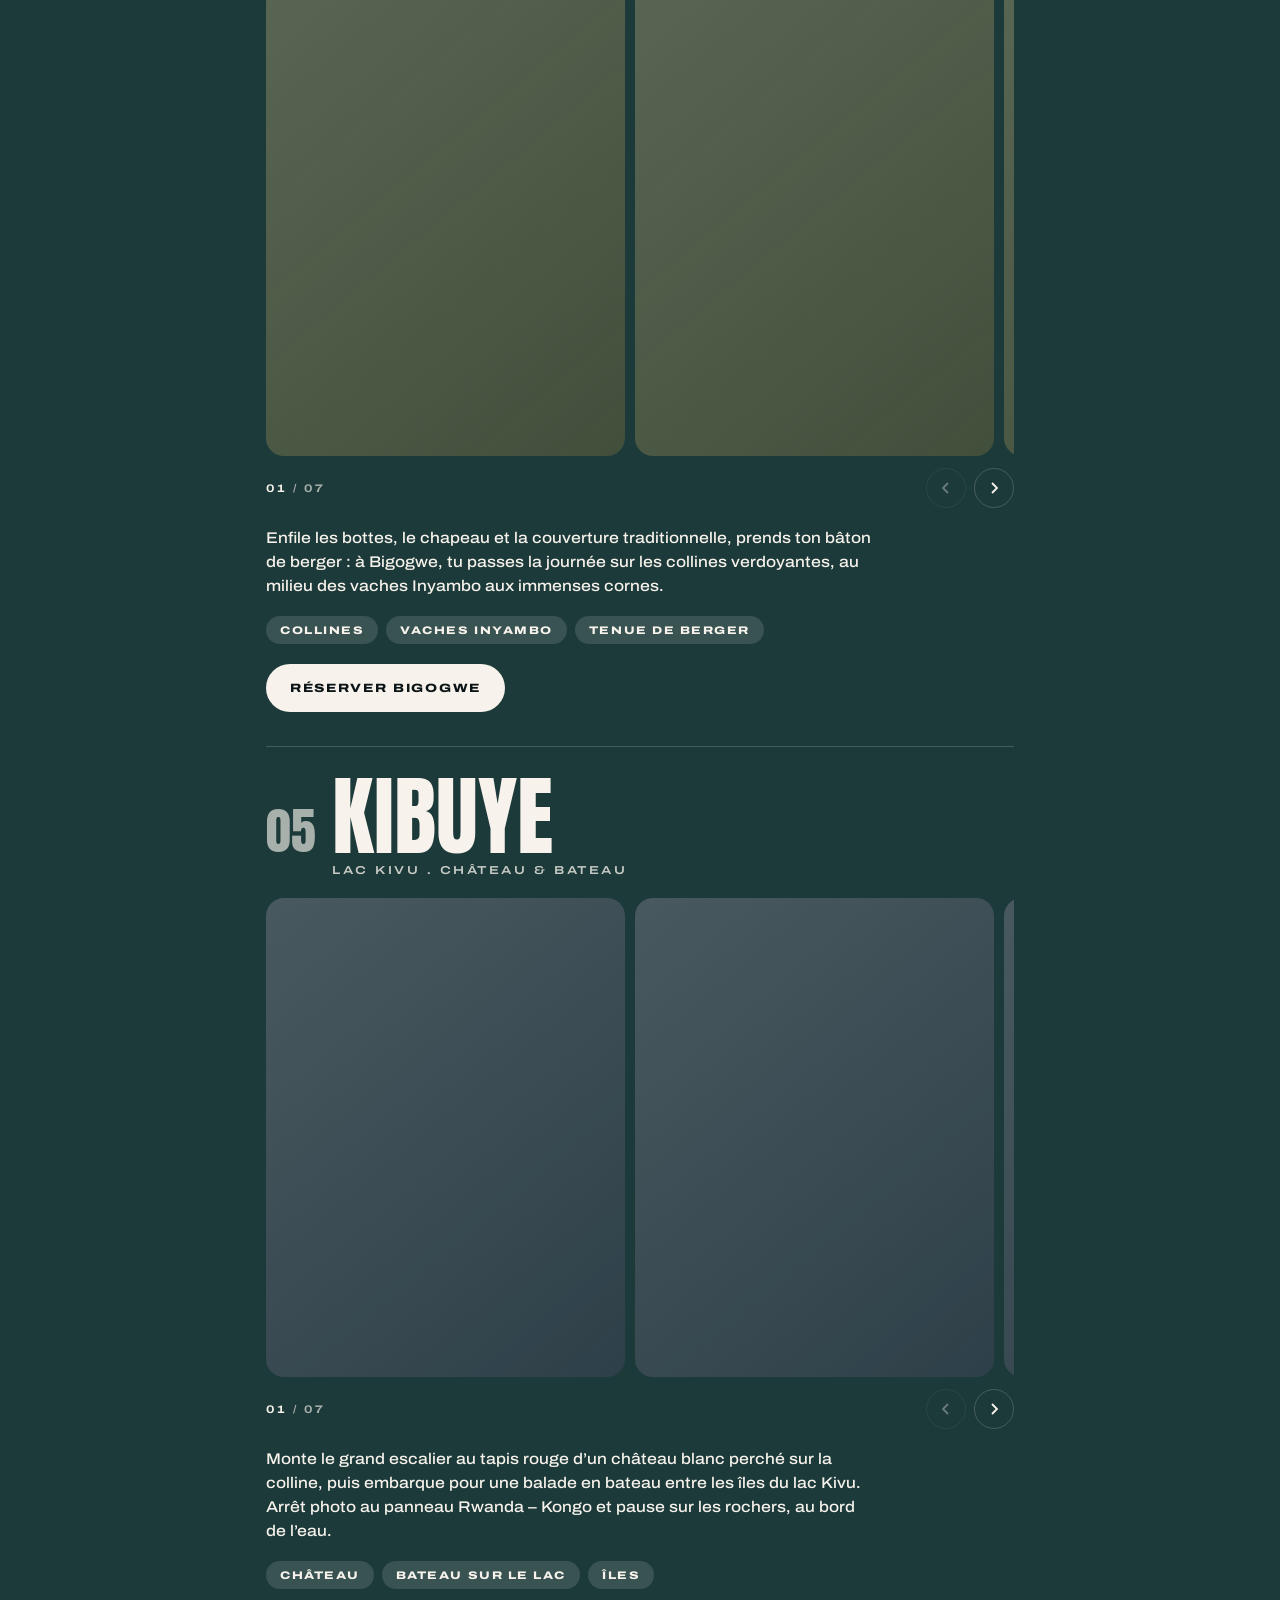
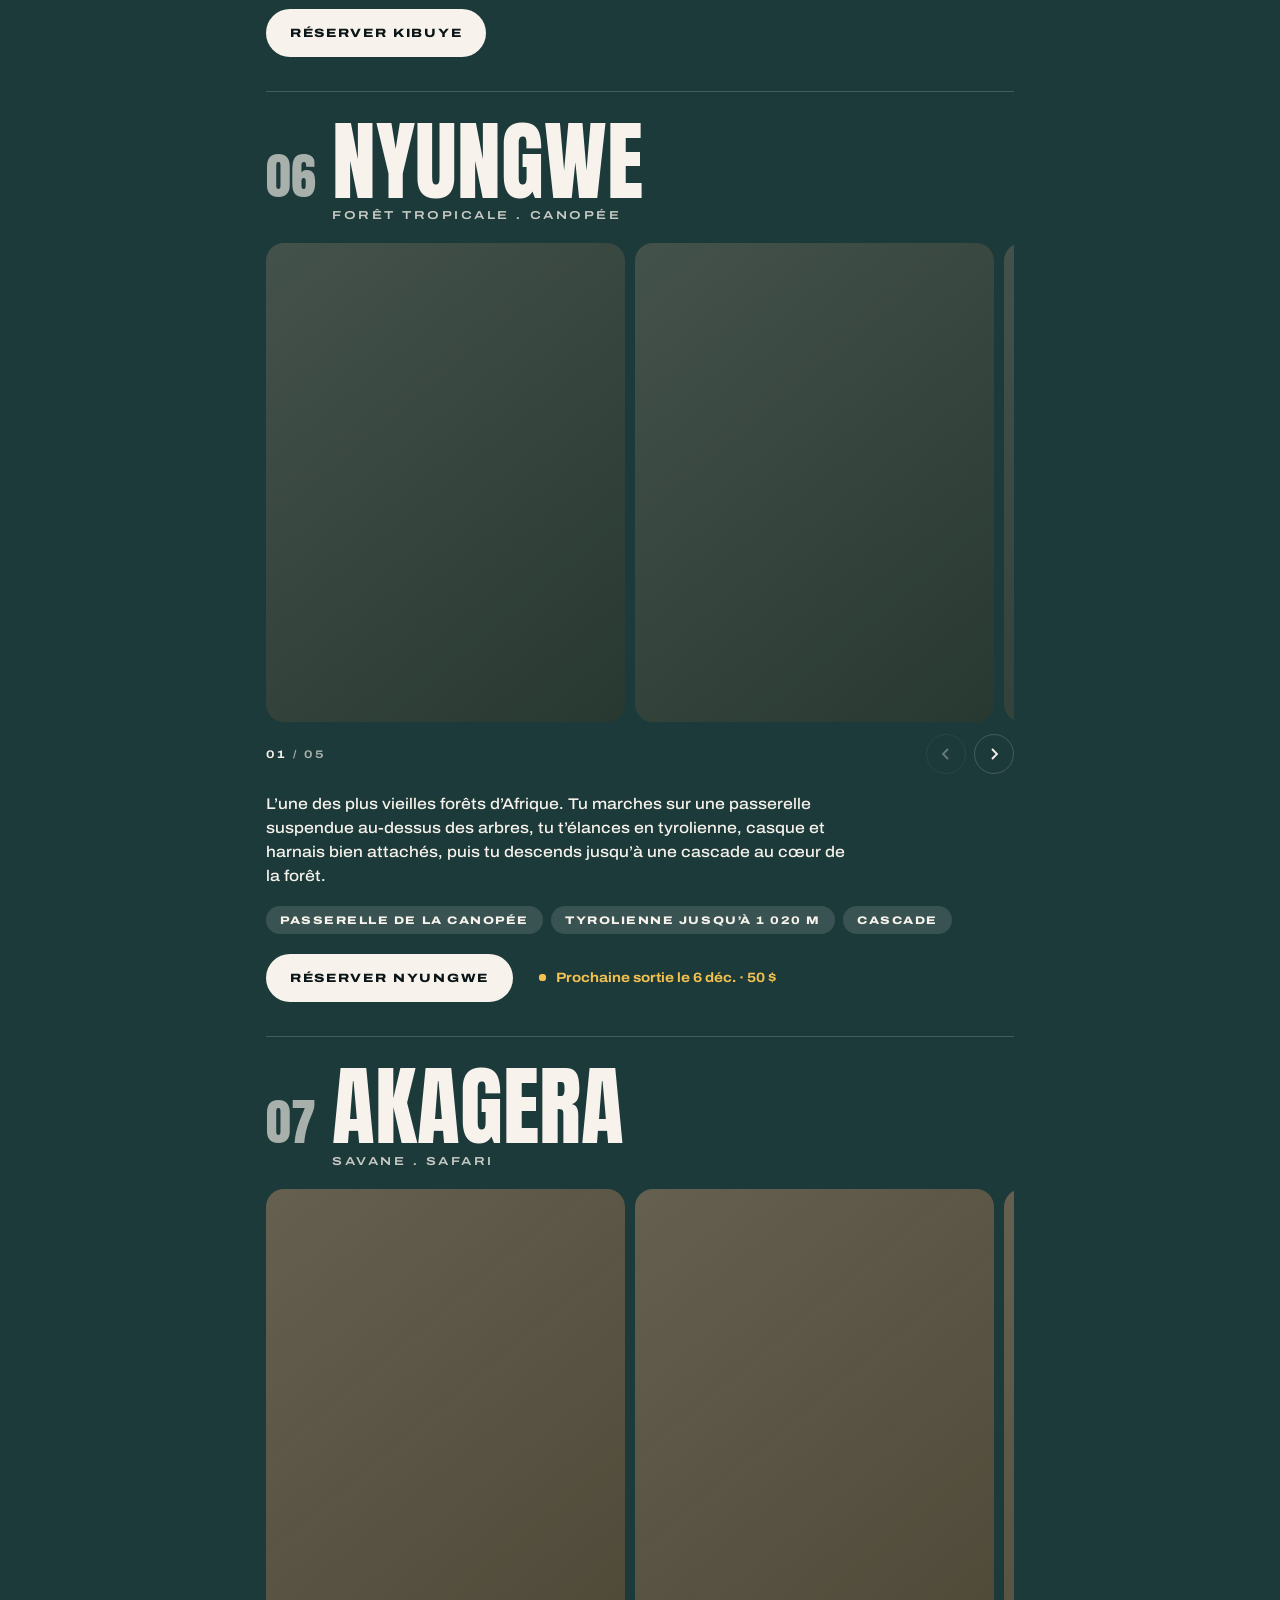
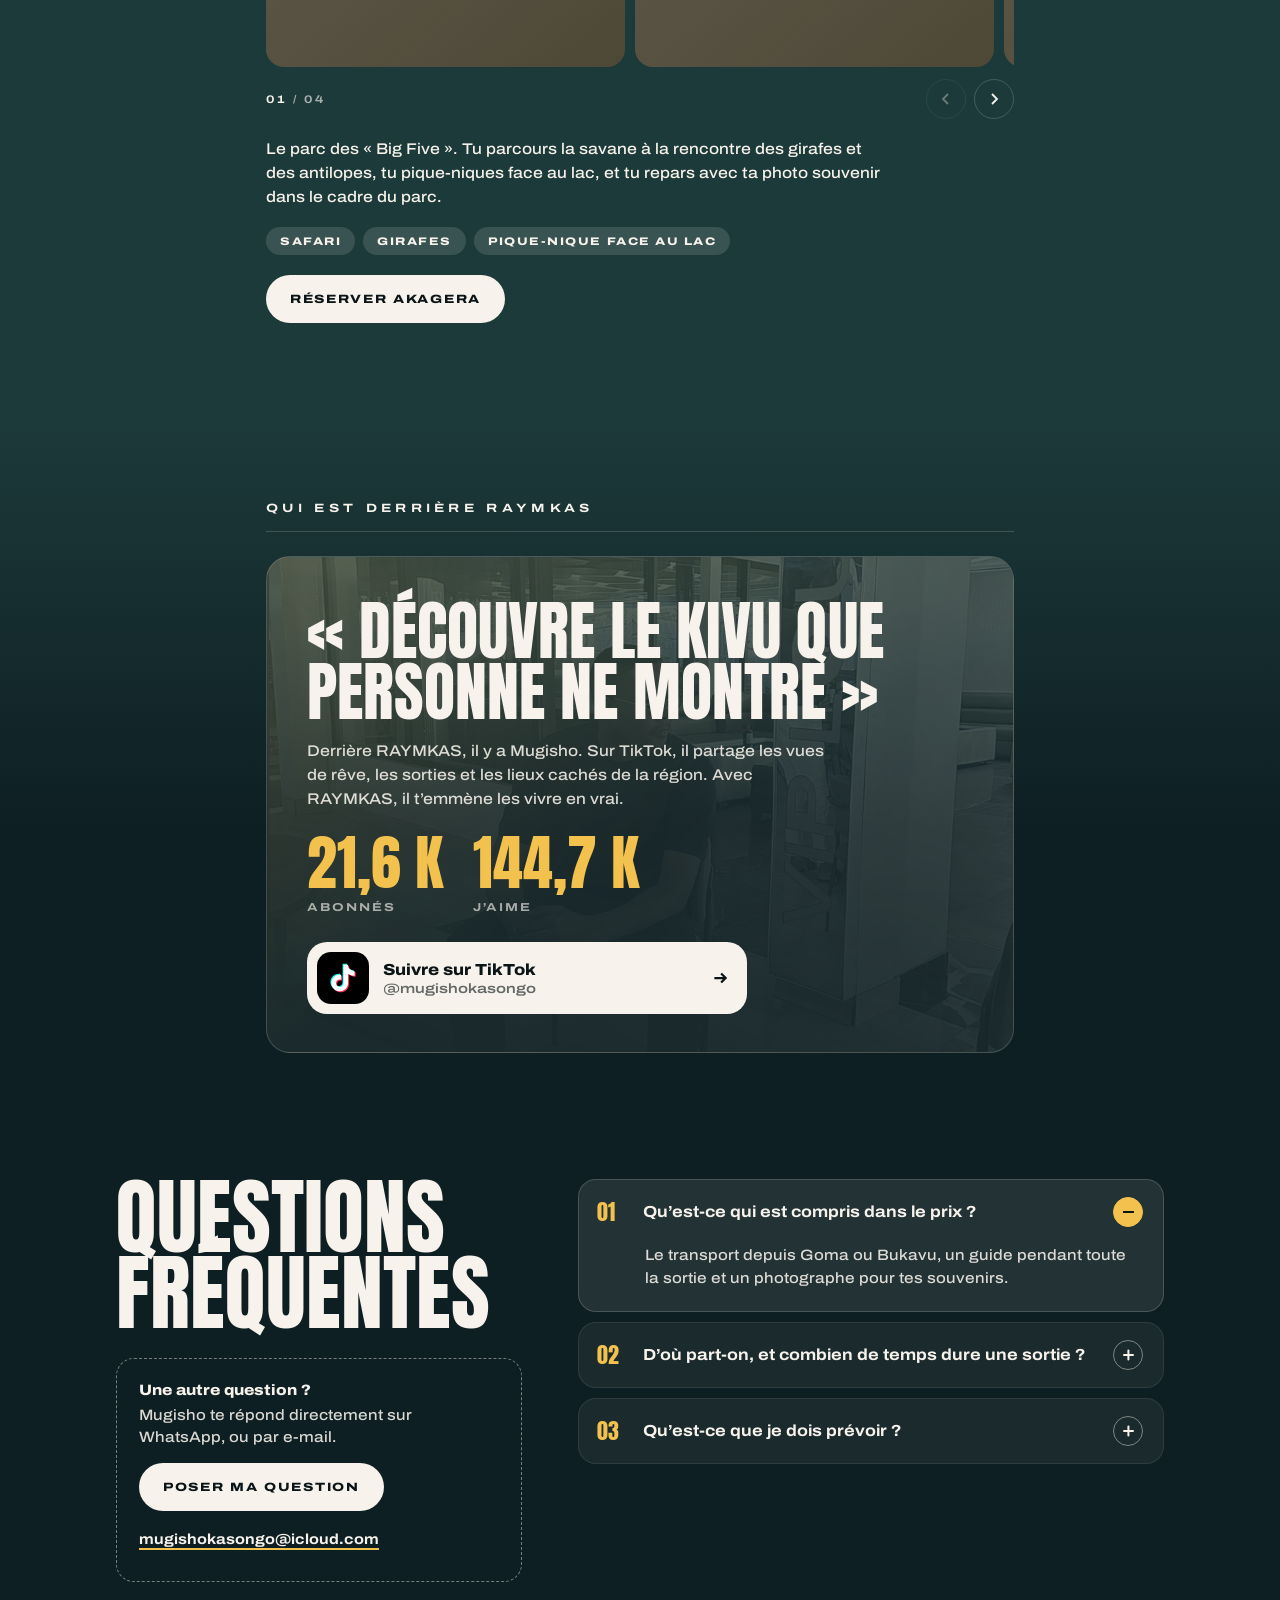
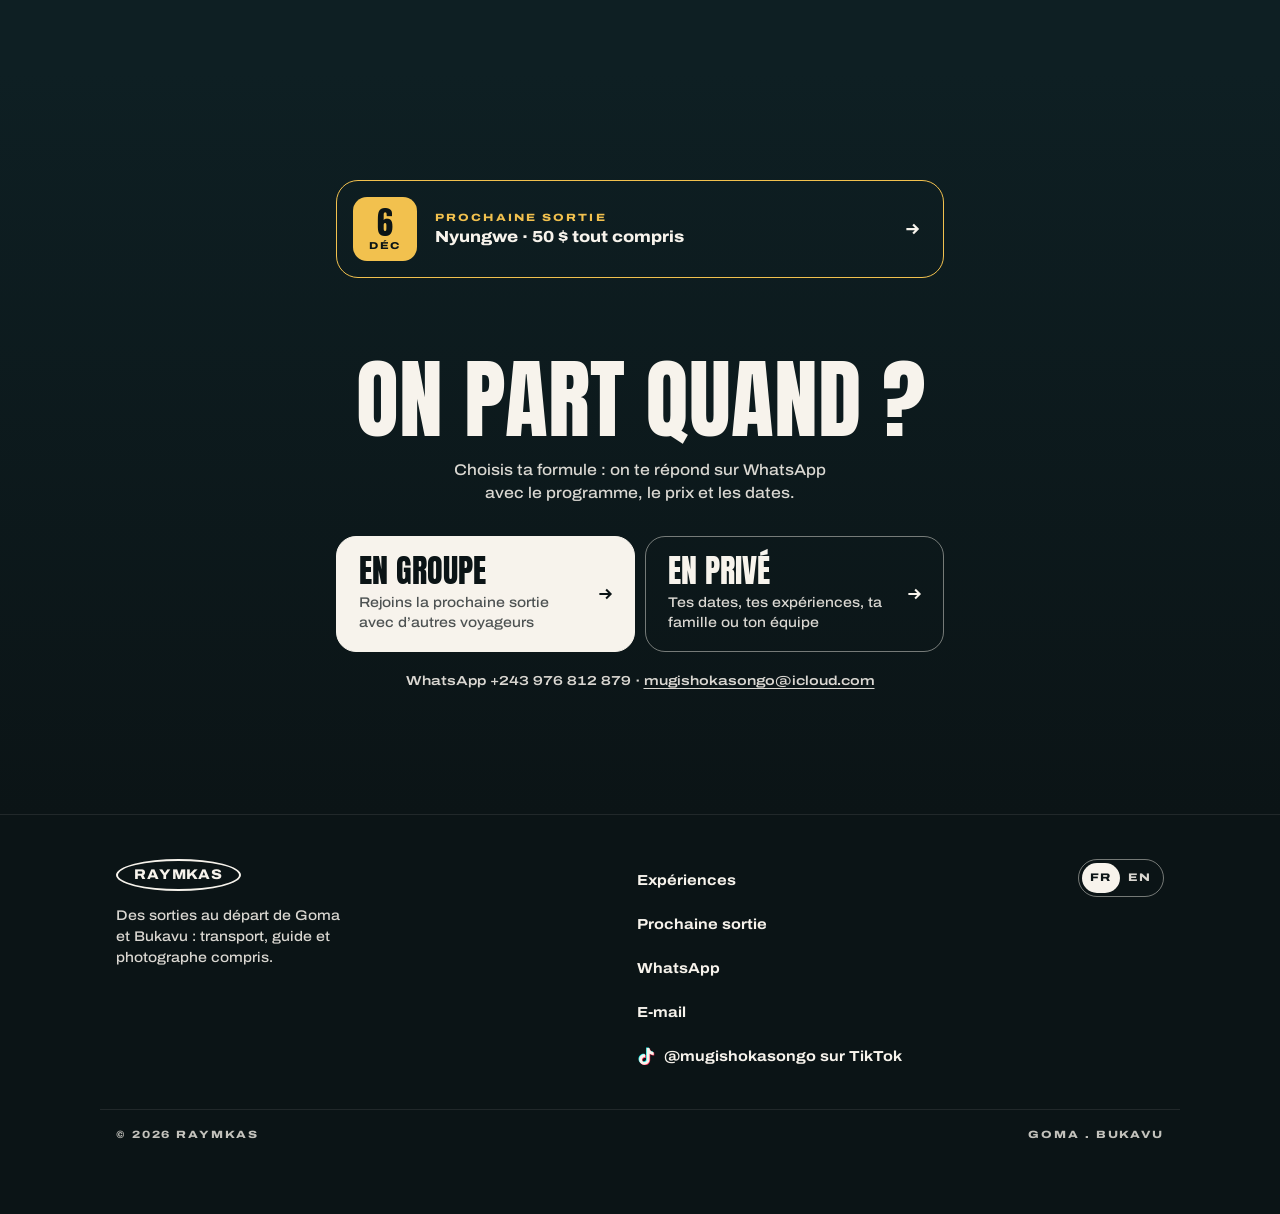
==== commit 3a5c2e80: "Nyungwe : prix 50 $ au lieu de 55 $. Cache ?v=28. Co-Authored-By: Claude Opus 5.5 <noreply@anthropic" ====
--- a/index.html
+++ b/index.html
@@ -13,7 +13,7 @@
 <link href="https://fonts.googleapis.com/css2?family=Anton&family=Archivo:wdth,wght@112..125,400..800&display=swap" rel="stylesheet">
 <link rel="preload" as="image" href="assets/img/hero-lac-sm.jpg" media="(max-width: 899px)" fetchpriority="high">
 <link rel="preload" as="image" href="assets/img/hero-lac.jpg" media="(min-width: 900px)" fetchpriority="high">
-<link rel="stylesheet" href="css/style.css?v=27">
+<link rel="stylesheet" href="css/style.css?v=28">
 </head>
 <body>
 
@@ -155,12 +155,12 @@
   <div class="wrap foot-bottom"><span>© 2026 RAYMKAS</span><span>Goma . Bukavu</span></div>
 </footer>
 
-<script src="js/i18n.js?v=27"></script>
-<script src="js/content.js?v=27"></script>
-<script src="js/img-sizes.js?v=27"></script>
-<script src="js/upcoming.js?v=27"></script>
-<script src="js/map-data.js?v=27"></script>
-<script src="js/map-draw.js?v=27"></script>
-<script src="js/main.js?v=27"></script>
+<script src="js/i18n.js?v=28"></script>
+<script src="js/content.js?v=28"></script>
+<script src="js/img-sizes.js?v=28"></script>
+<script src="js/upcoming.js?v=28"></script>
+<script src="js/map-data.js?v=28"></script>
+<script src="js/map-draw.js?v=28"></script>
+<script src="js/main.js?v=28"></script>
 </body>
 </html>
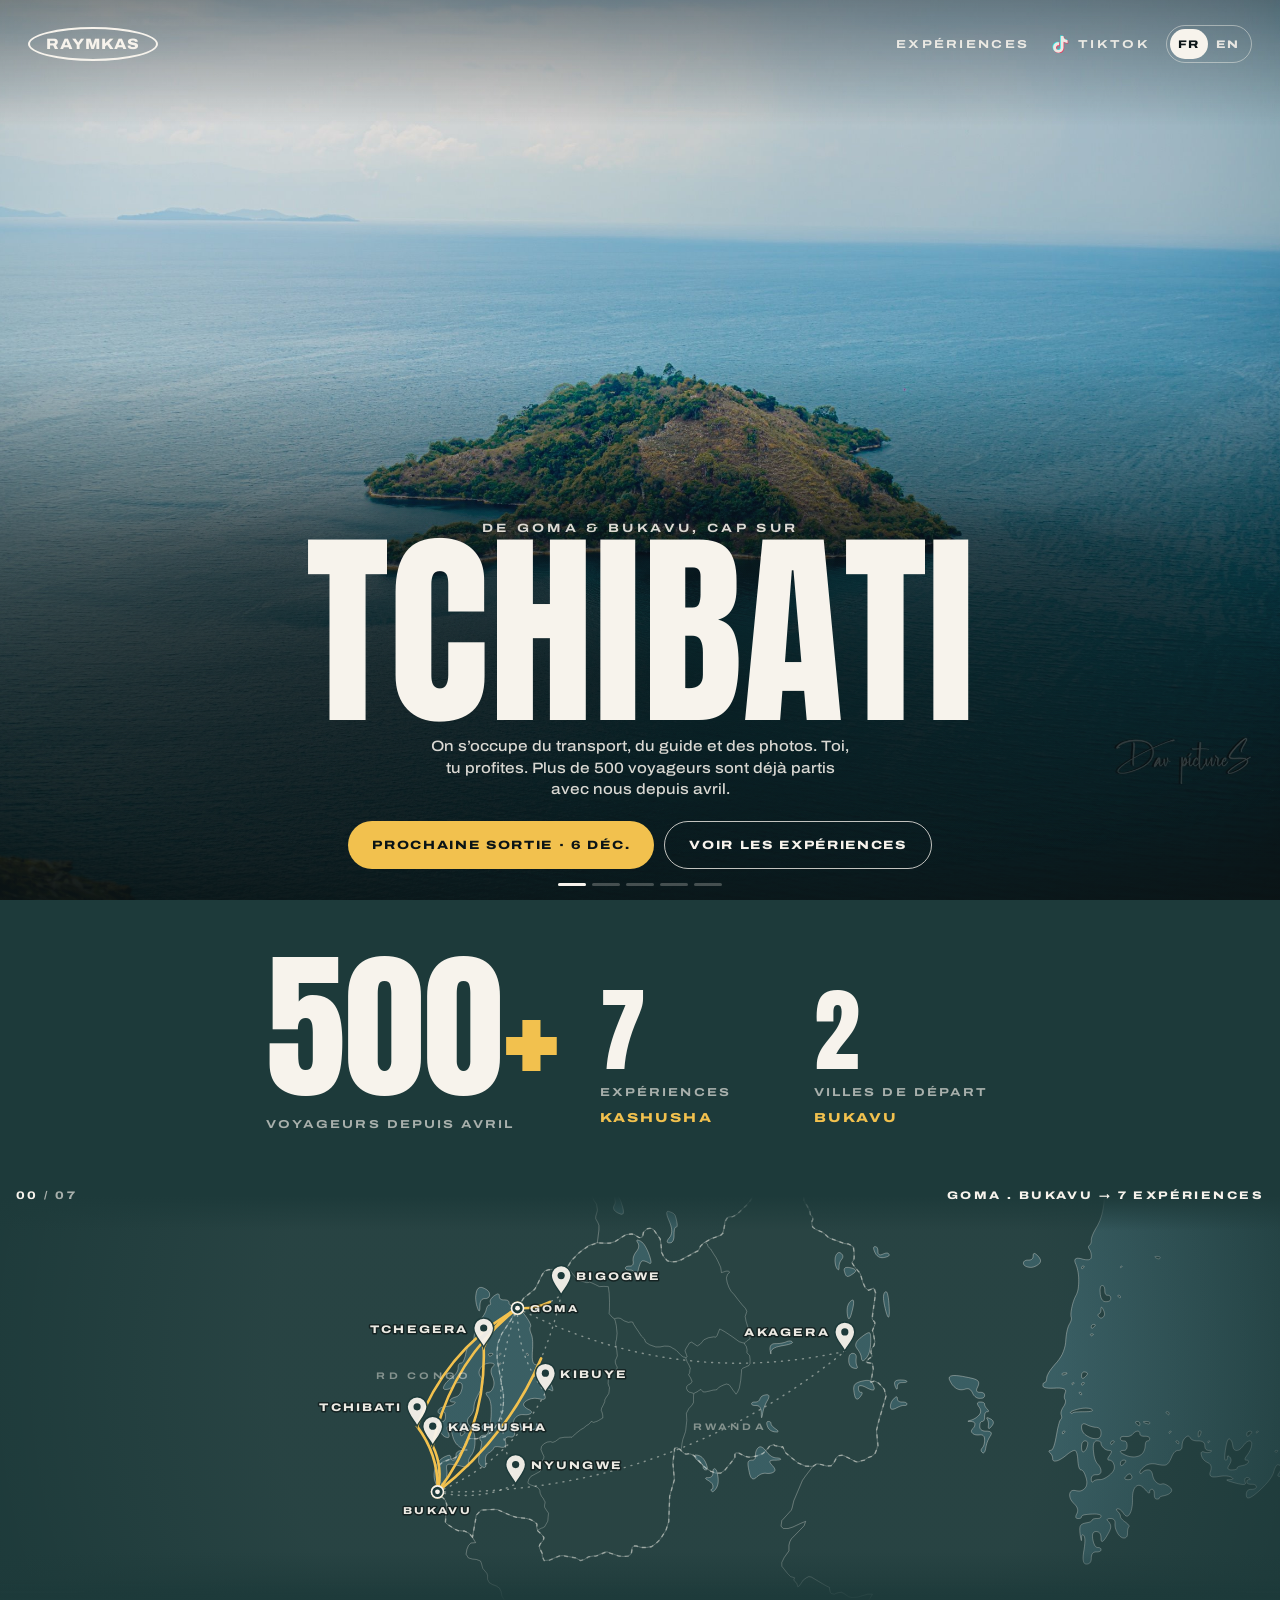
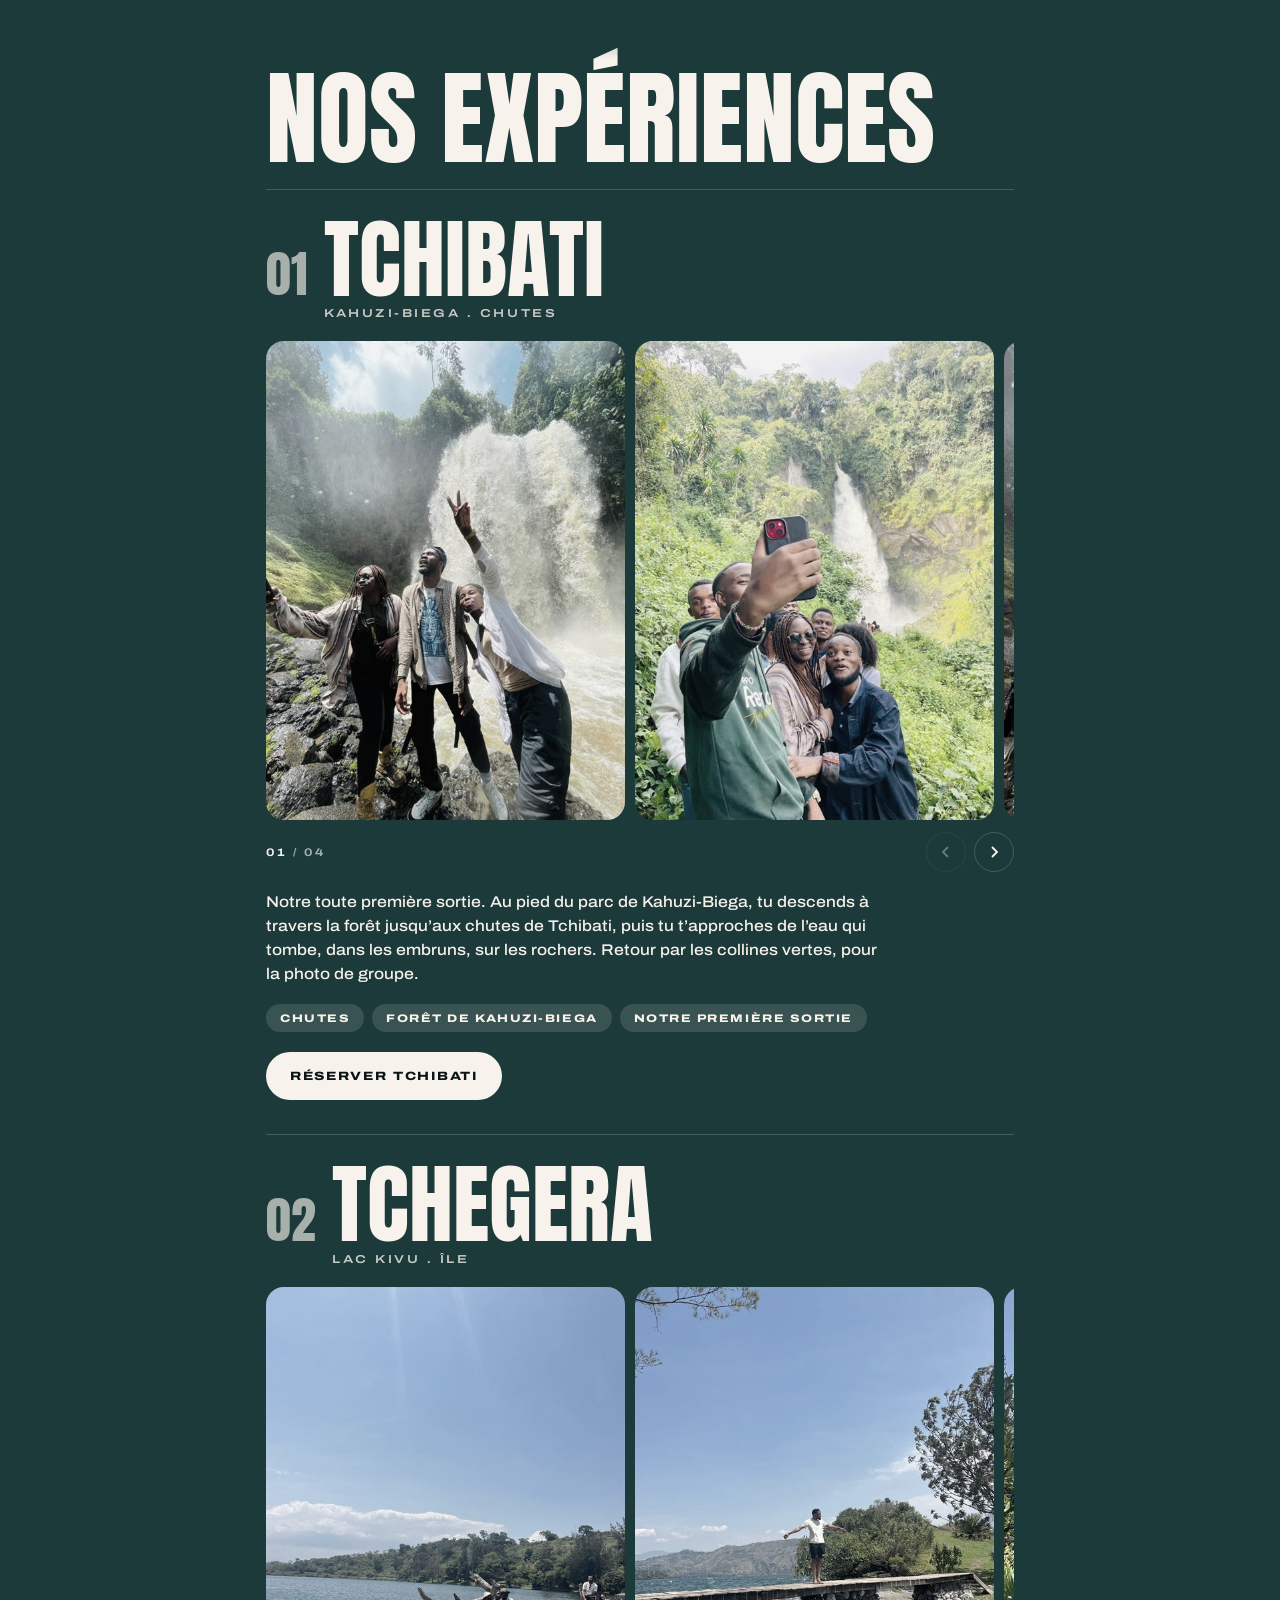
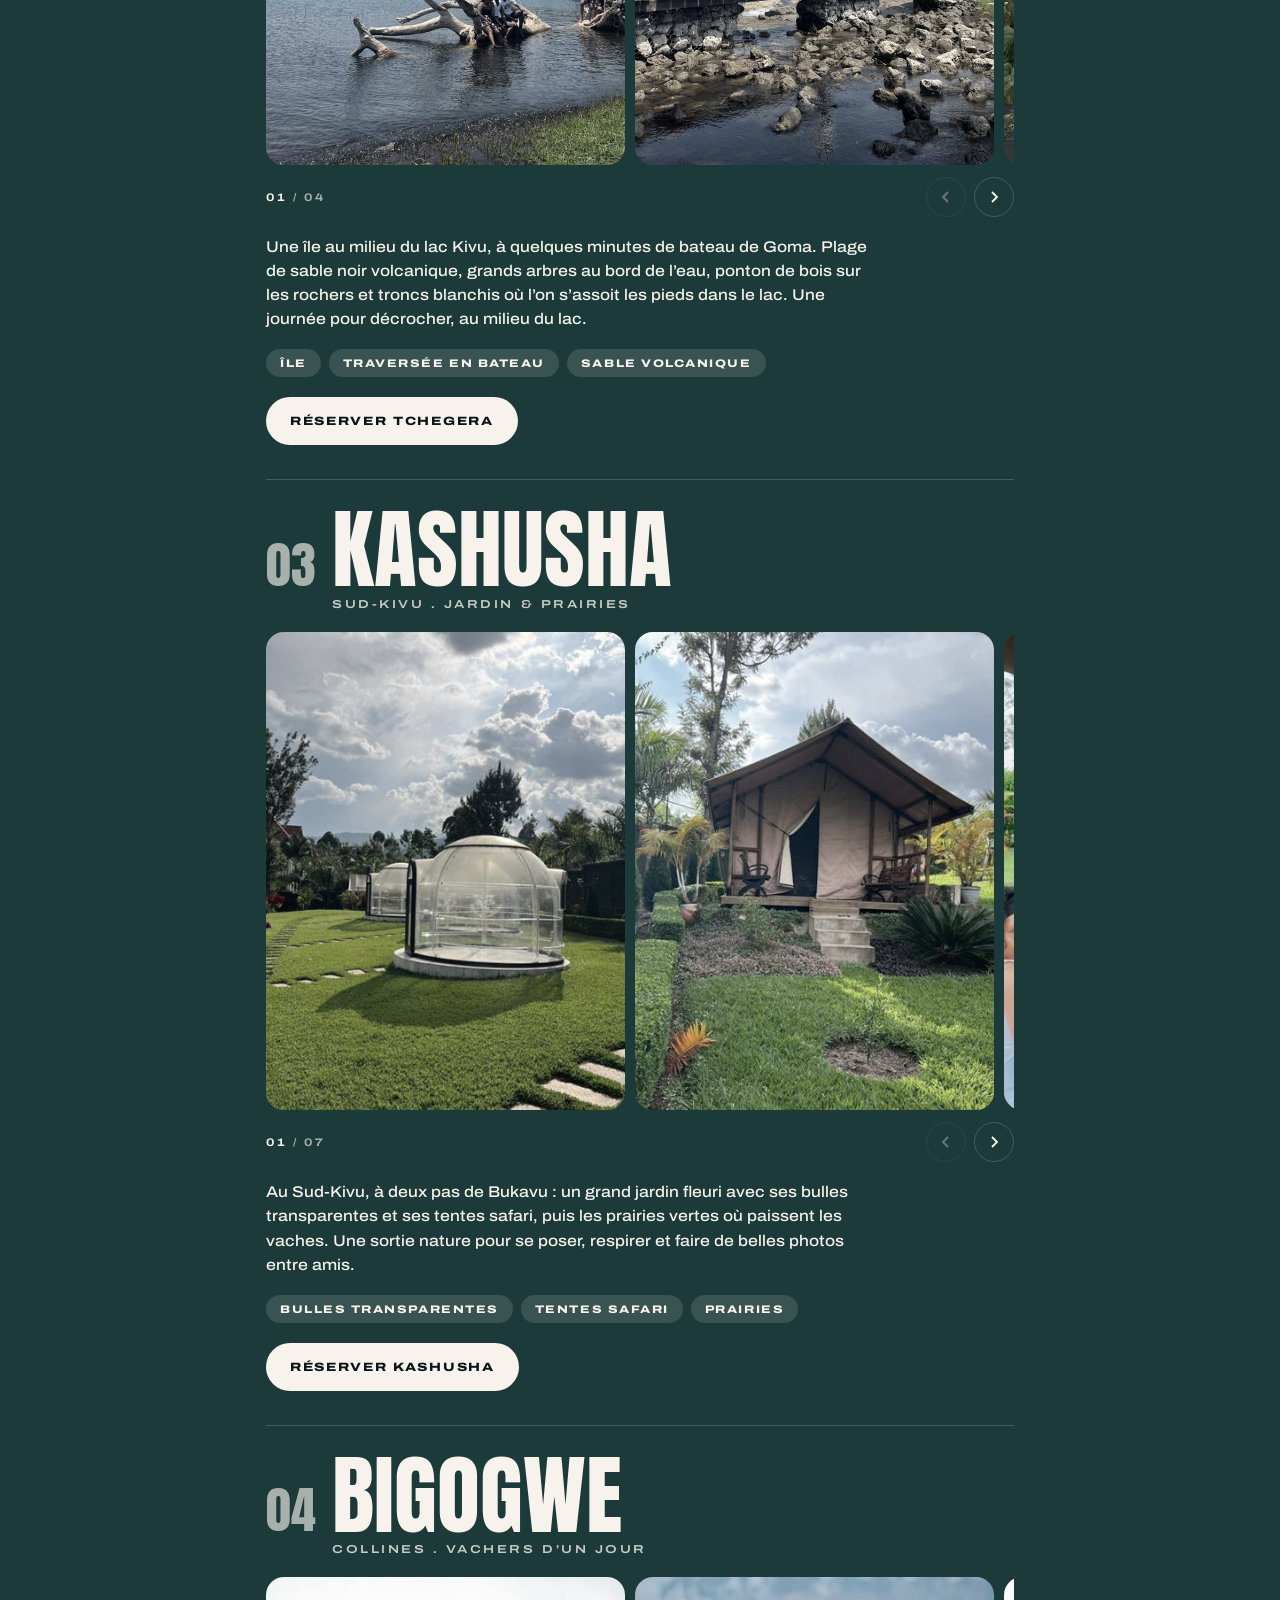
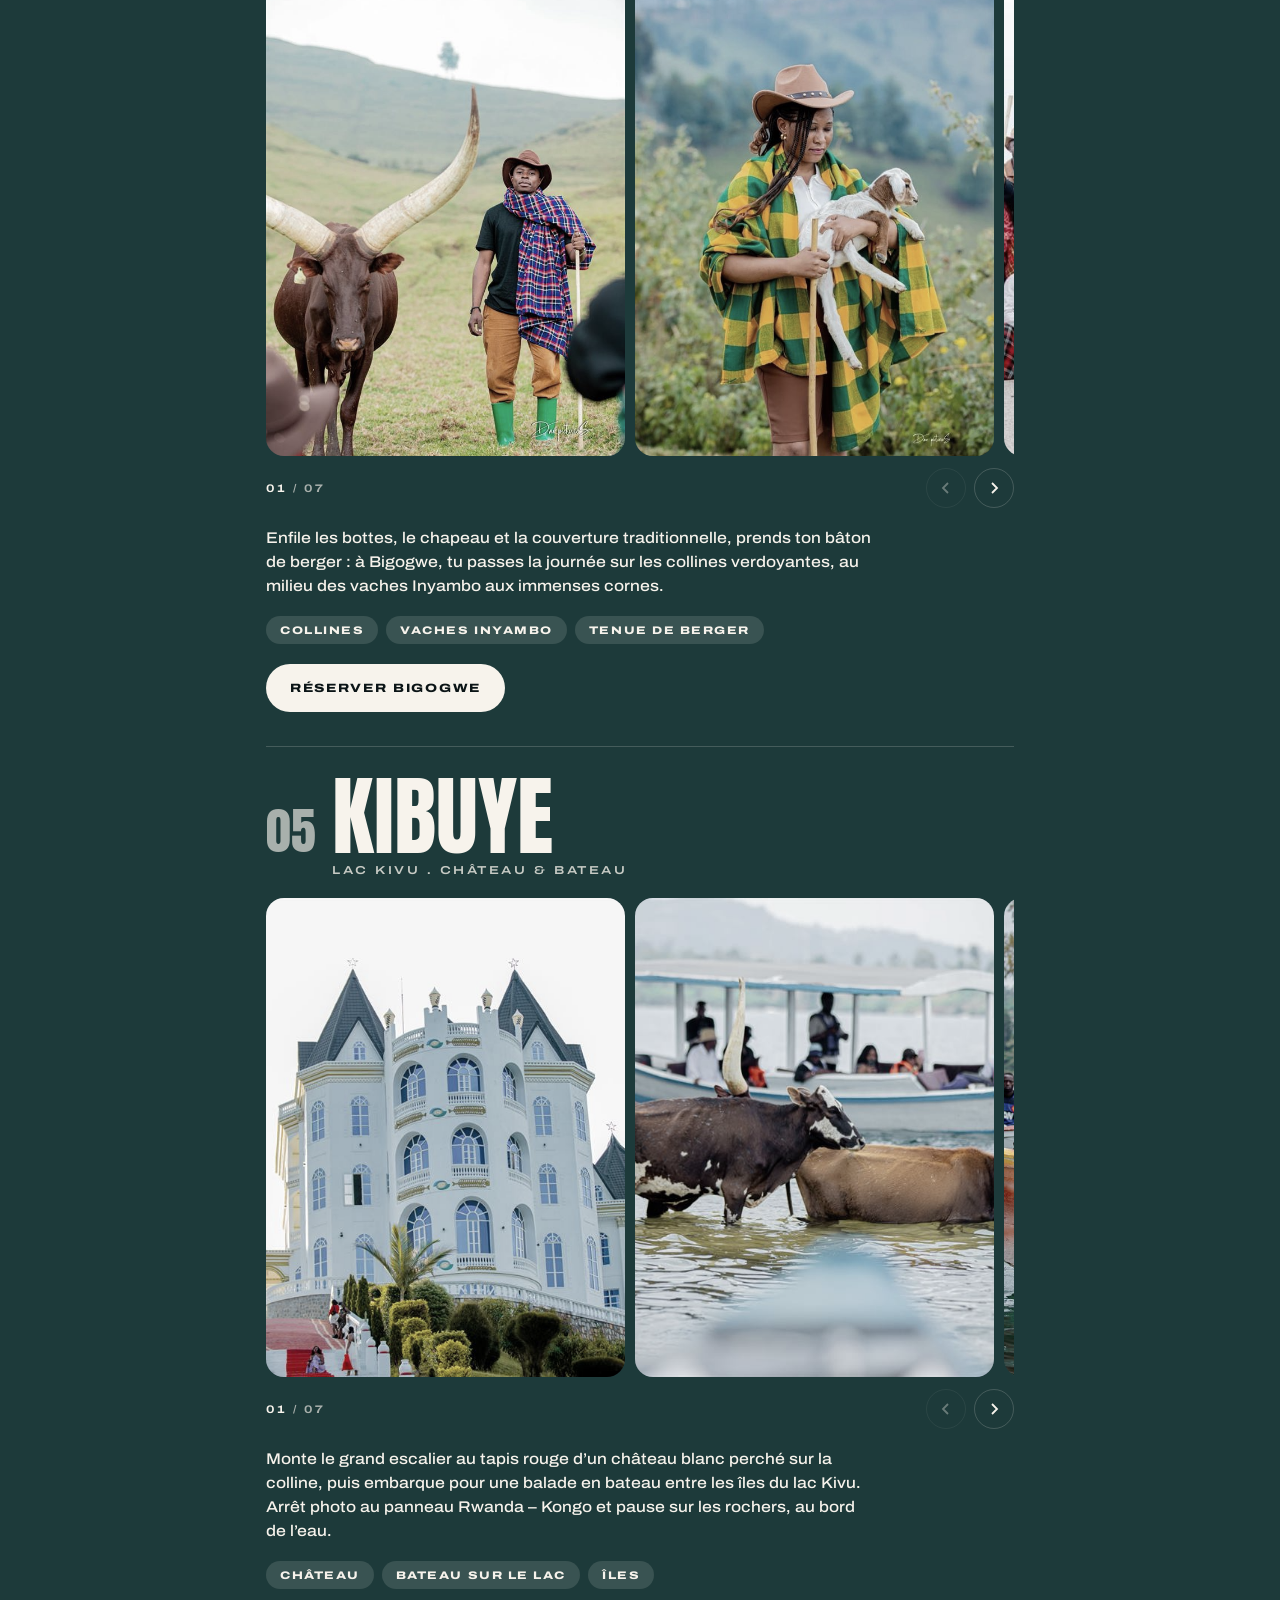
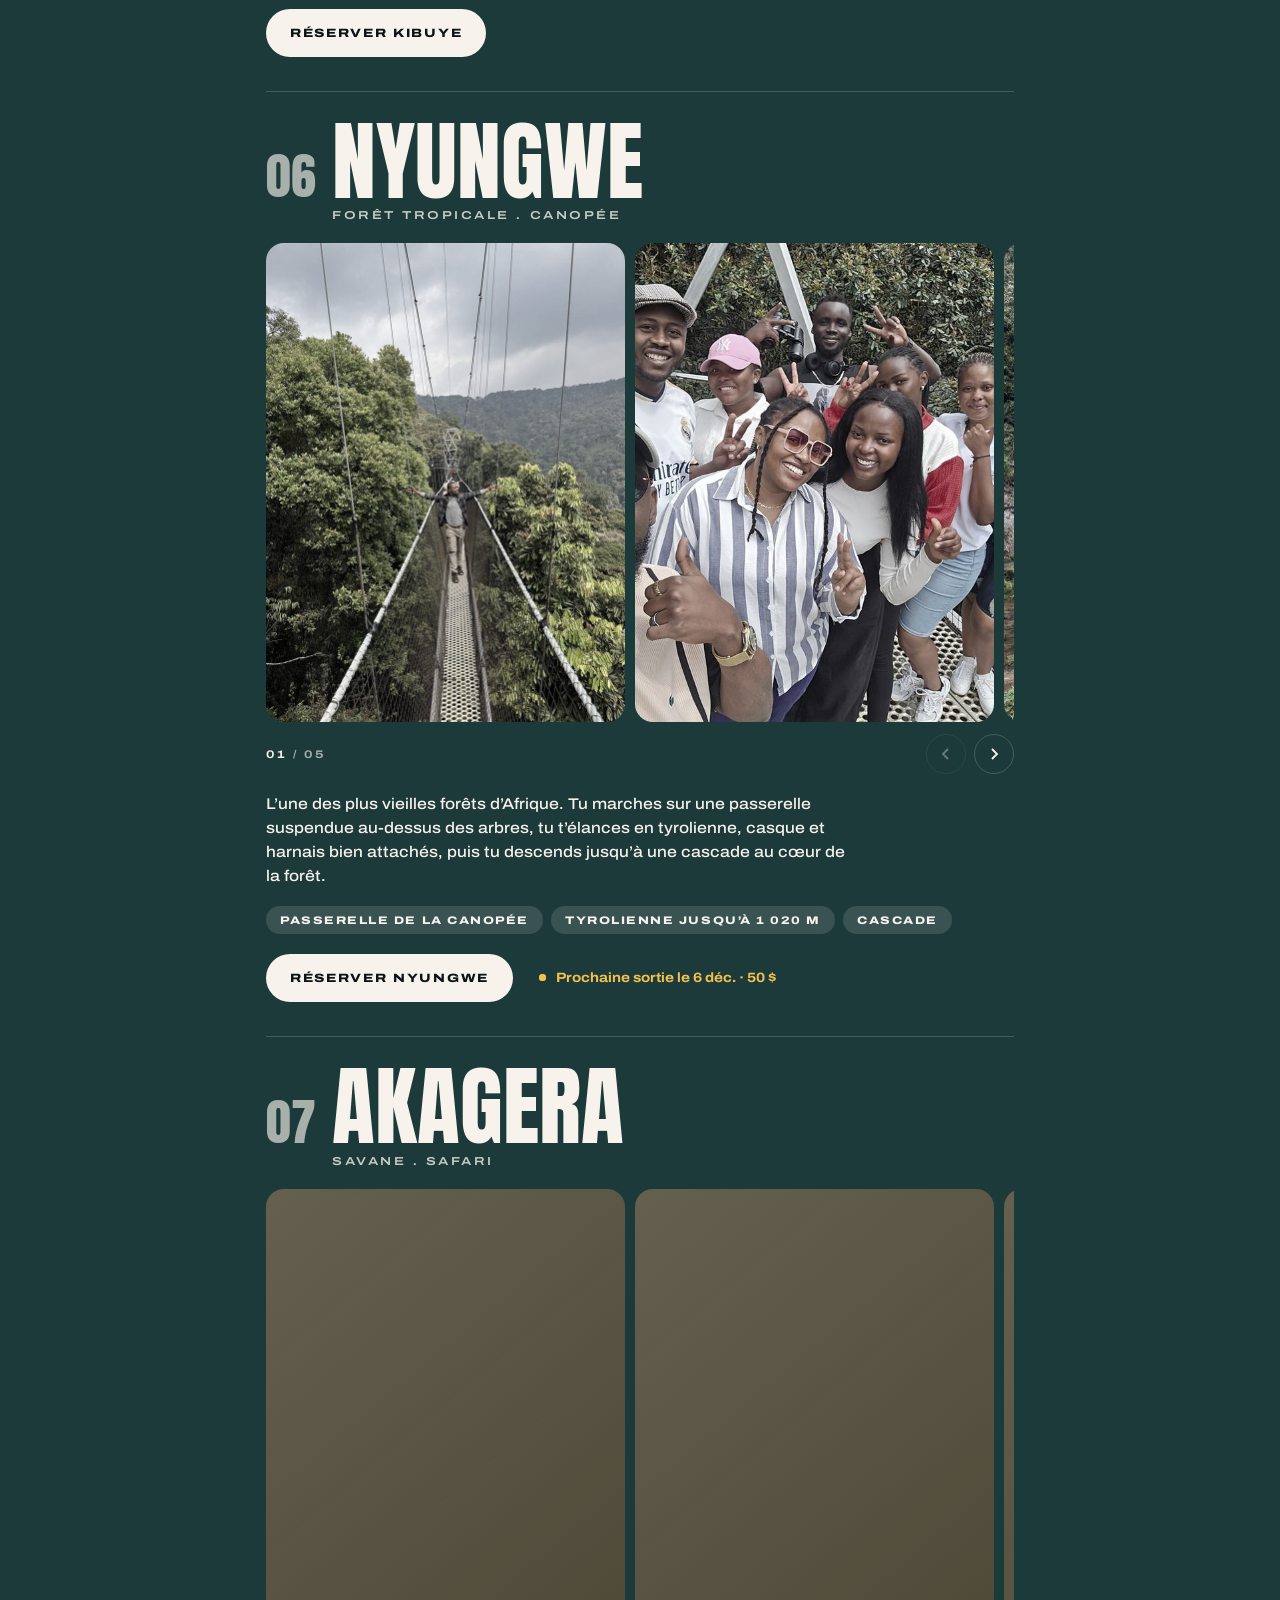
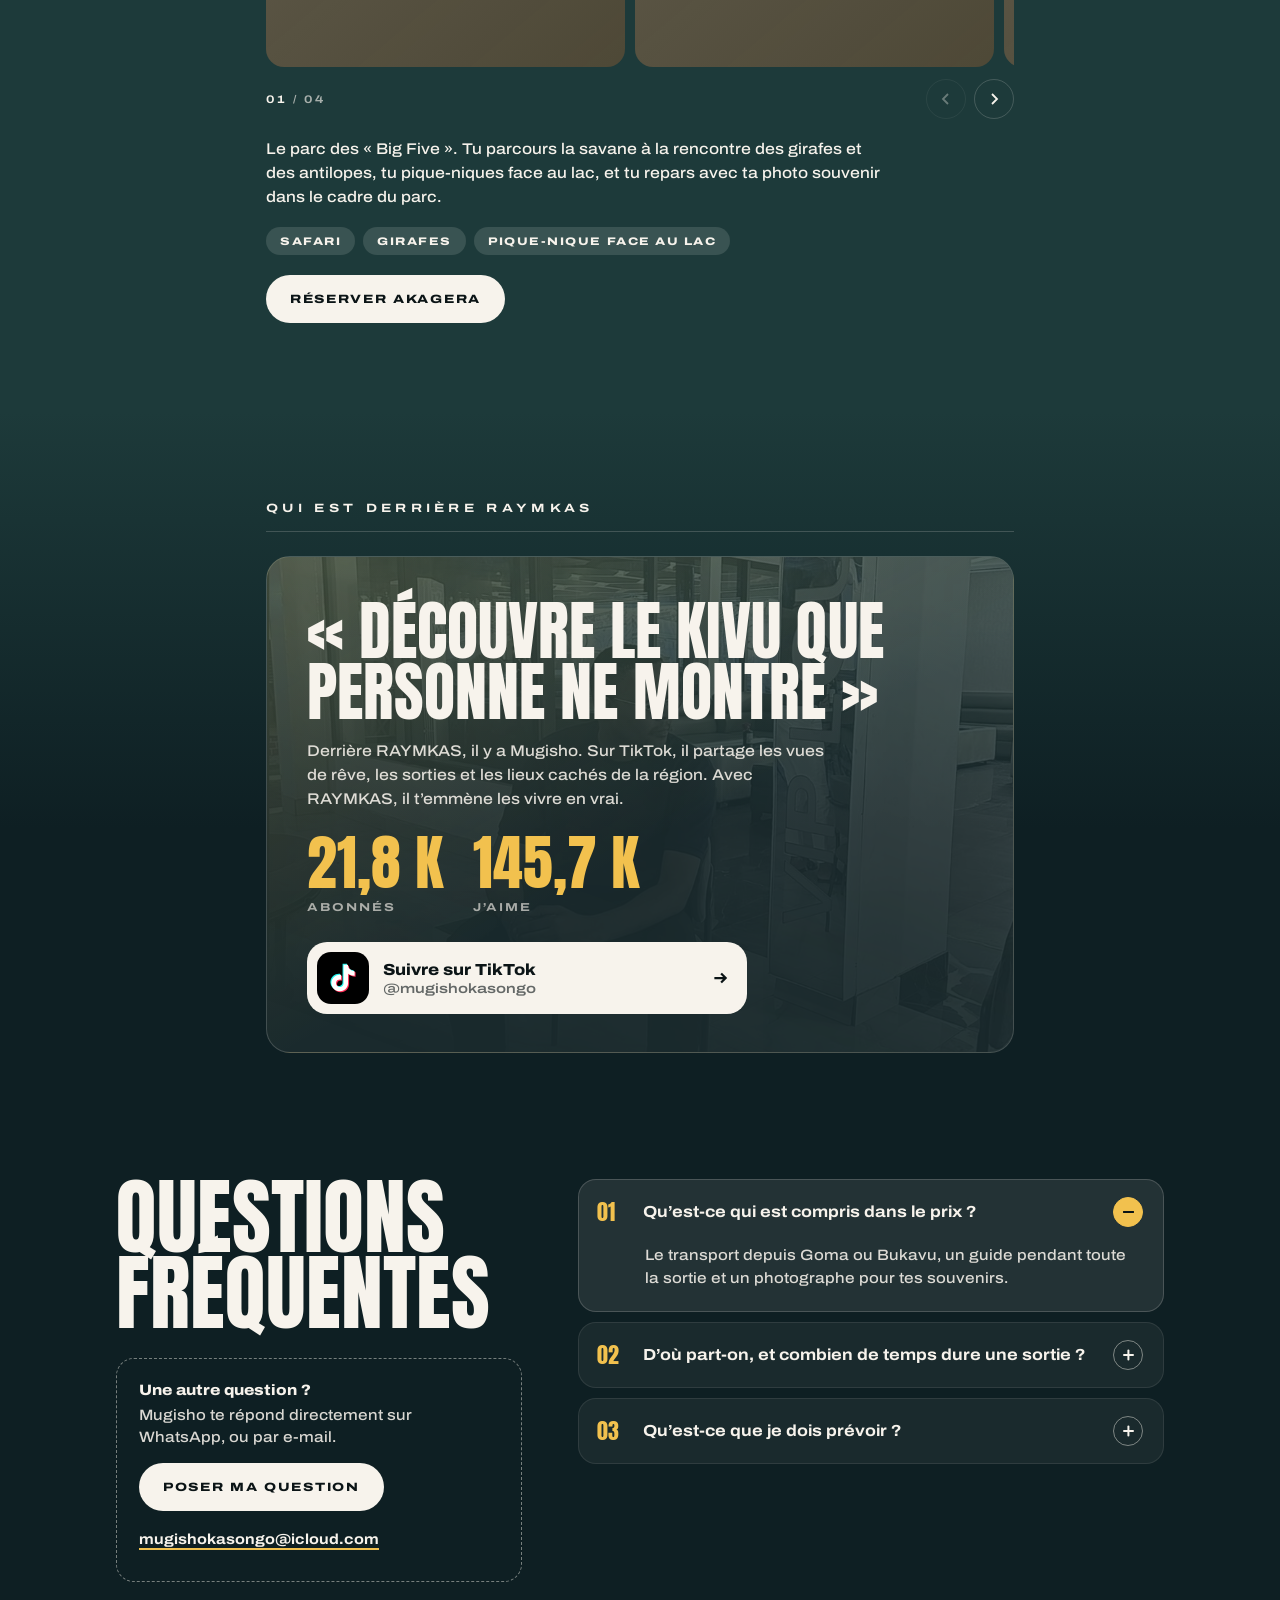
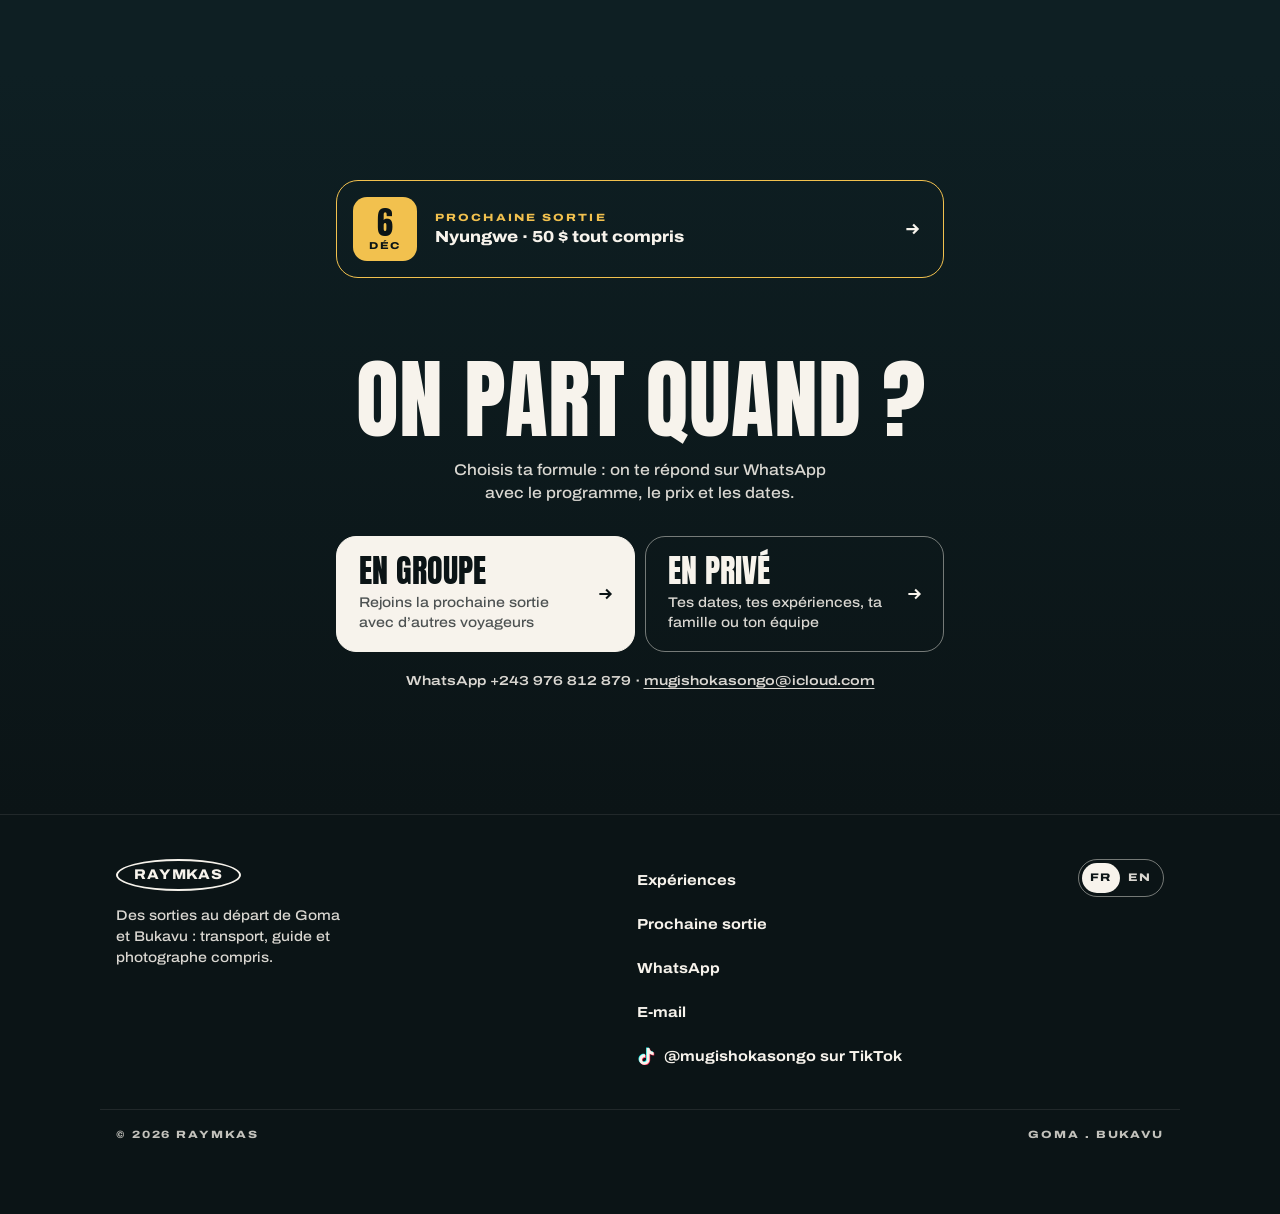
==== commit 69172dbe: "Carte fluide au défilement : remplace les masques par des dégradés - Fondu des bords du fond de cart" ====
--- a/index.html
+++ b/index.html
@@ -13,7 +13,7 @@
 <link href="https://fonts.googleapis.com/css2?family=Anton&family=Archivo:wdth,wght@112..125,400..800&display=swap" rel="stylesheet">
 <link rel="preload" as="image" href="assets/img/hero-lac-sm.jpg" media="(max-width: 899px)" fetchpriority="high">
 <link rel="preload" as="image" href="assets/img/hero-lac.jpg" media="(min-width: 900px)" fetchpriority="high">
-<link rel="stylesheet" href="css/style.css?v=28">
+<link rel="stylesheet" href="css/style.css?v=29">
 </head>
 <body>
 
@@ -155,12 +155,12 @@
   <div class="wrap foot-bottom"><span>© 2026 RAYMKAS</span><span>Goma . Bukavu</span></div>
 </footer>
 
-<script src="js/i18n.js?v=28"></script>
-<script src="js/content.js?v=28"></script>
-<script src="js/img-sizes.js?v=28"></script>
-<script src="js/upcoming.js?v=28"></script>
-<script src="js/map-data.js?v=28"></script>
-<script src="js/map-draw.js?v=28"></script>
-<script src="js/main.js?v=28"></script>
+<script src="js/i18n.js?v=29"></script>
+<script src="js/content.js?v=29"></script>
+<script src="js/img-sizes.js?v=29"></script>
+<script src="js/upcoming.js?v=29"></script>
+<script src="js/map-data.js?v=29"></script>
+<script src="js/map-draw.js?v=29"></script>
+<script src="js/main.js?v=29"></script>
 </body>
 </html>
--- a/css/style.css
+++ b/css/style.css
@@ -183,8 +183,12 @@
 .stage{position:sticky;top:0;z-index:2;height:var(--stage-h);overflow:hidden;pointer-events:none;
   background:linear-gradient(180deg,var(--bg) 0,var(--bg) 84%,transparent 100%)}
 .stage svg{display:block;width:100%;height:100%;
-  /* le bas de la carte s'efface comme le fond : les tracés ne passent plus par-dessus les photos */
-  -webkit-mask-image:linear-gradient(180deg,#000 80%,transparent 99%);mask-image:linear-gradient(180deg,#000 80%,transparent 99%)}
+  /* les tracés s'arrêtent avant le fondu du bas : ils ne passent plus sur les photos.
+     Découpe rectangulaire (clip-path inset) : quasi gratuite, contrairement à mask-image qui saccadait au défilement */
+  clip-path:inset(0 0 12% 0)}
+/* voile fixe au-dessus de la coupure : la carte se fond dans le fond de section, sans ligne nette (statique = léger) */
+.stage::after{content:"";position:absolute;left:0;right:0;top:78%;height:10.5%;z-index:1;pointer-events:none;
+  background:linear-gradient(180deg,transparent,var(--bg))}
 .m-neigh{fill:var(--fill-faint);stroke:var(--line);stroke-width:.9;vector-effect:non-scaling-stroke}
 .m-prov path{fill:var(--fill-faint);stroke:var(--line);stroke-width:.8;vector-effect:non-scaling-stroke;stroke-linejoin:round}
 .m-lakes{fill:rgba(120,190,215,.22);stroke:var(--stroke-strong);stroke-width:.8;vector-effect:non-scaling-stroke}
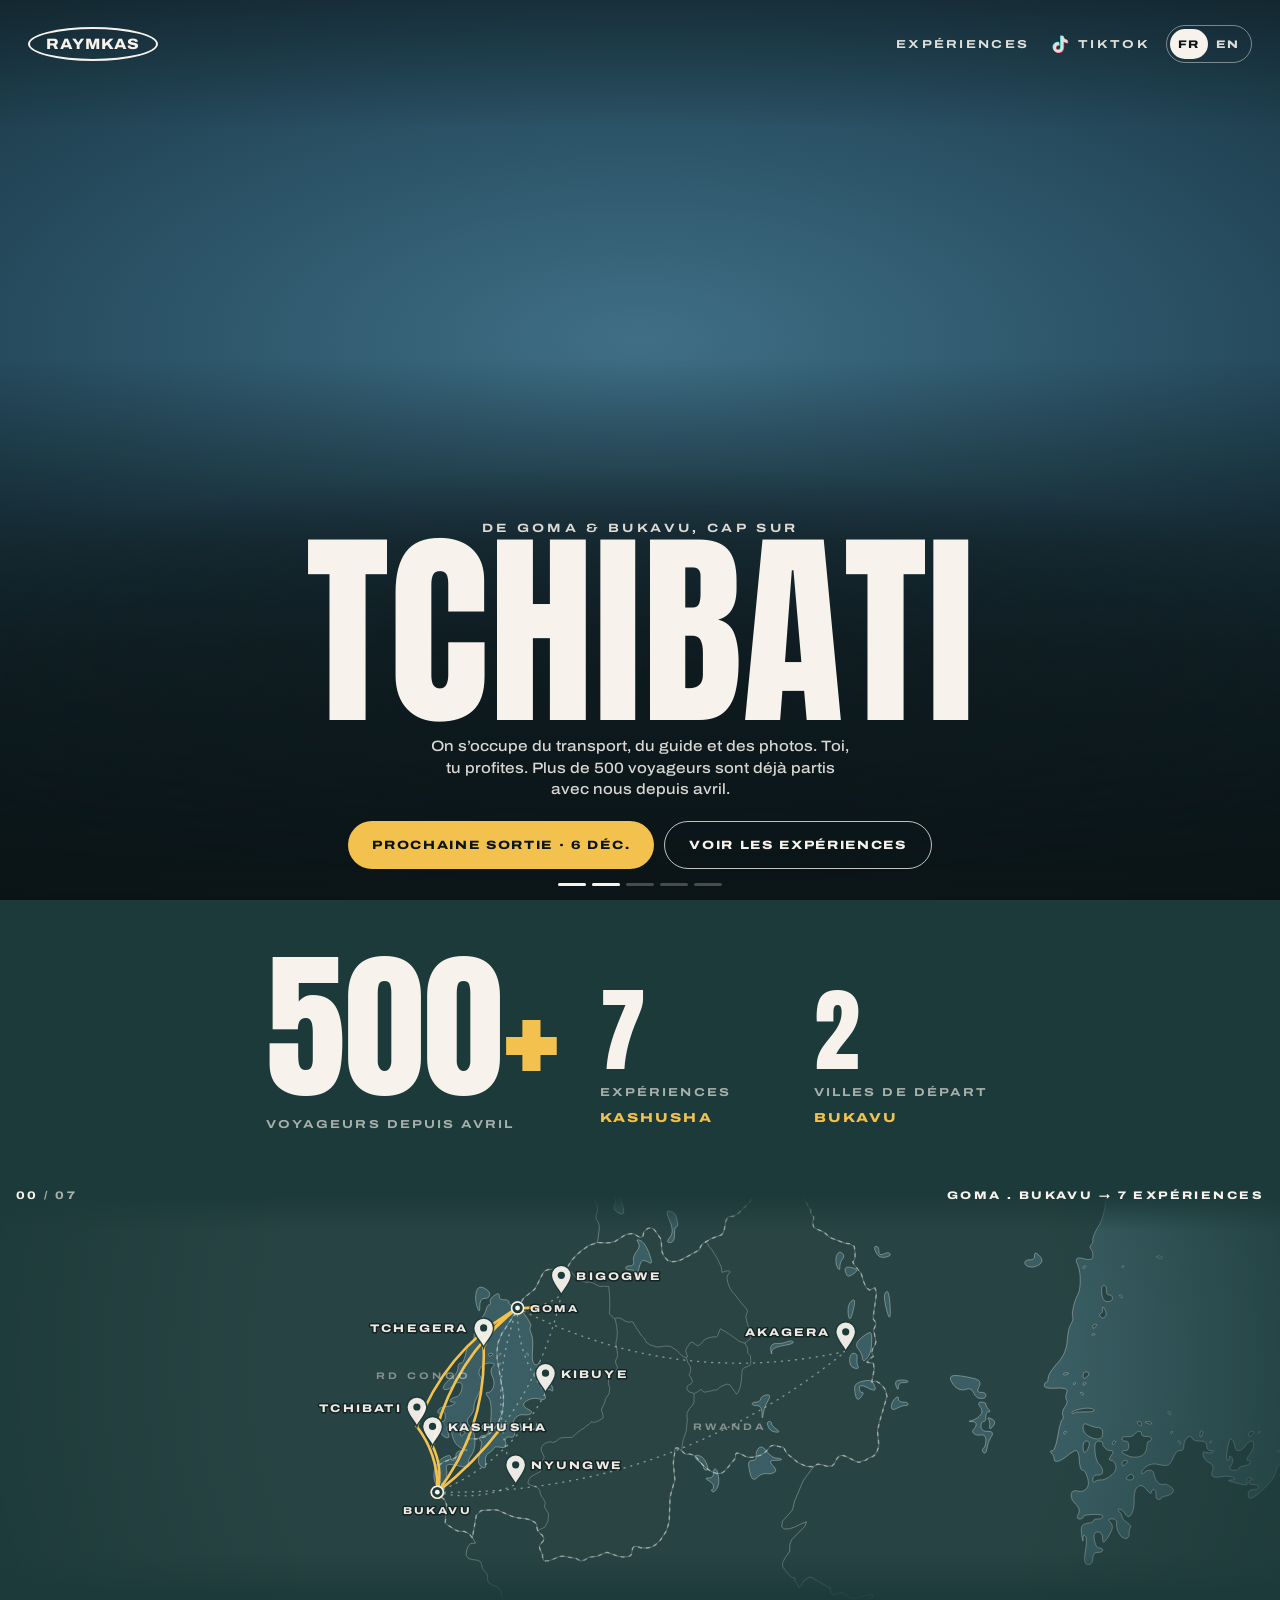
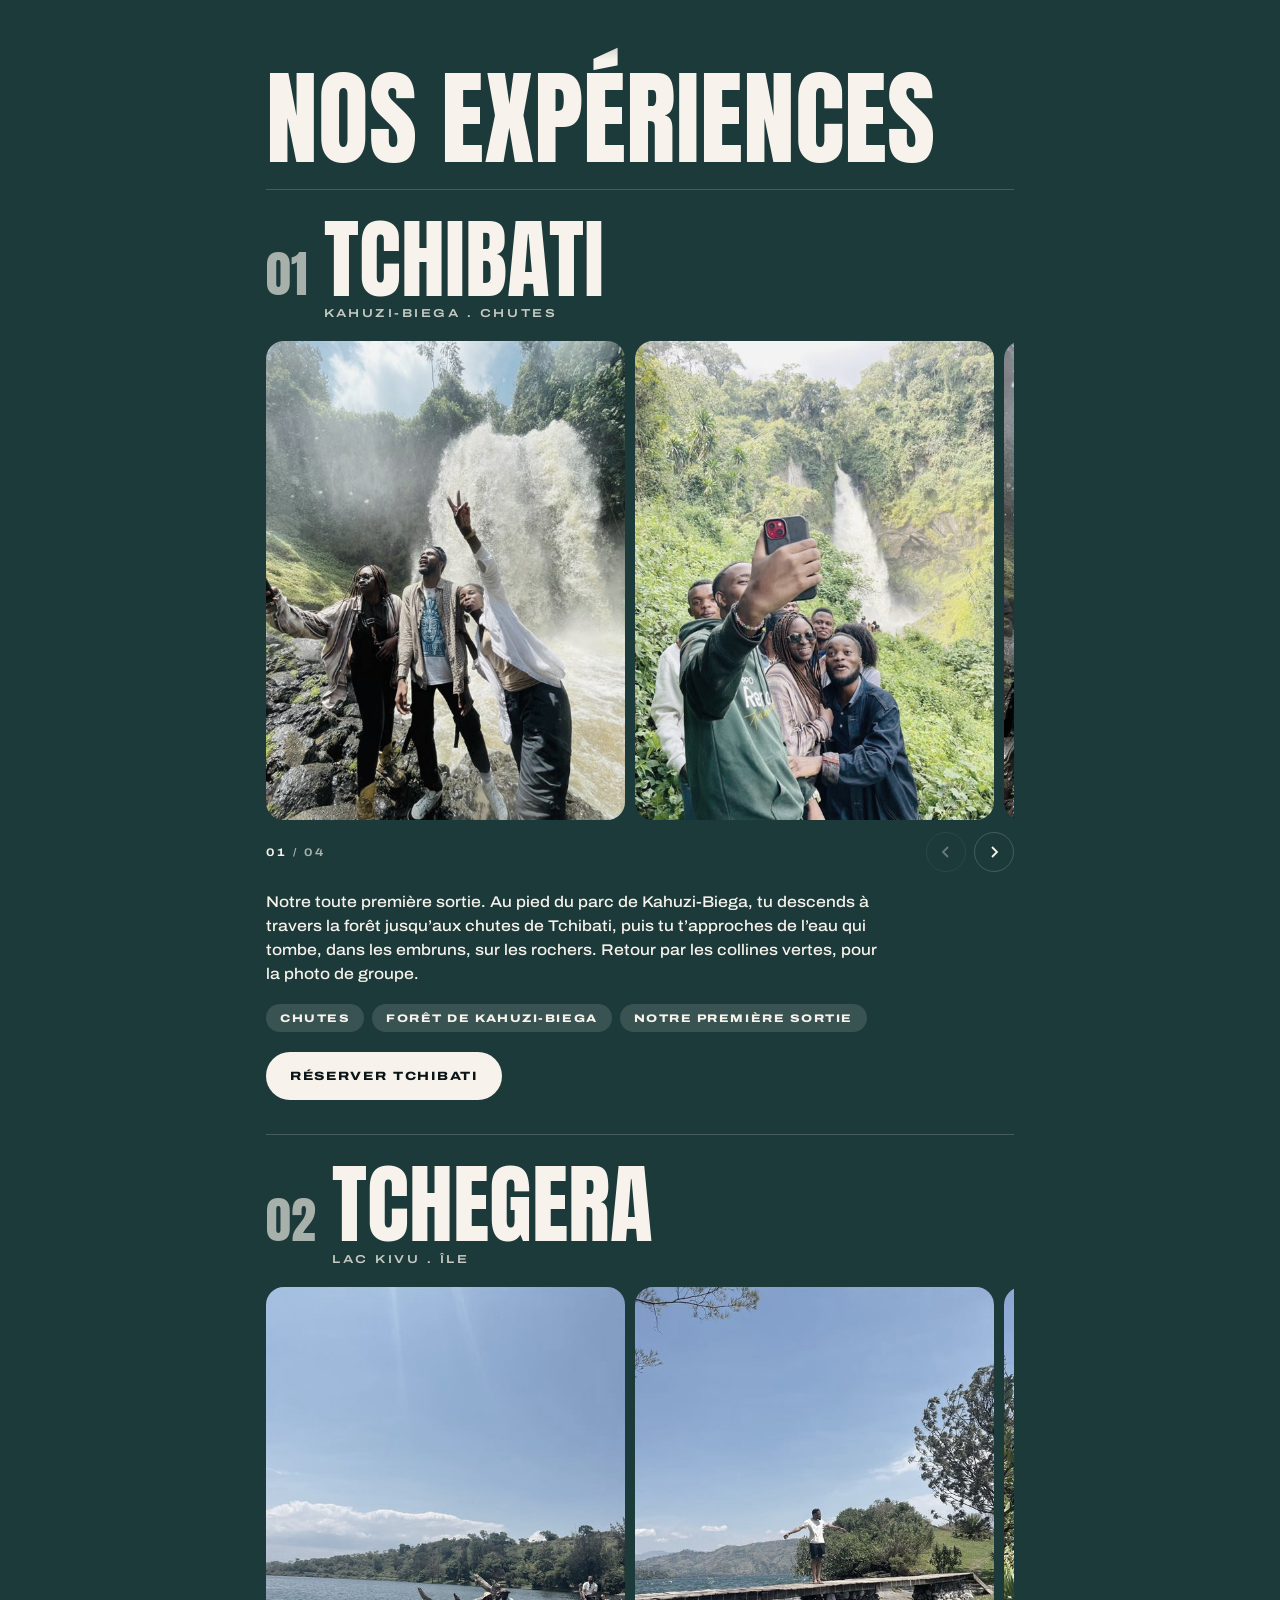
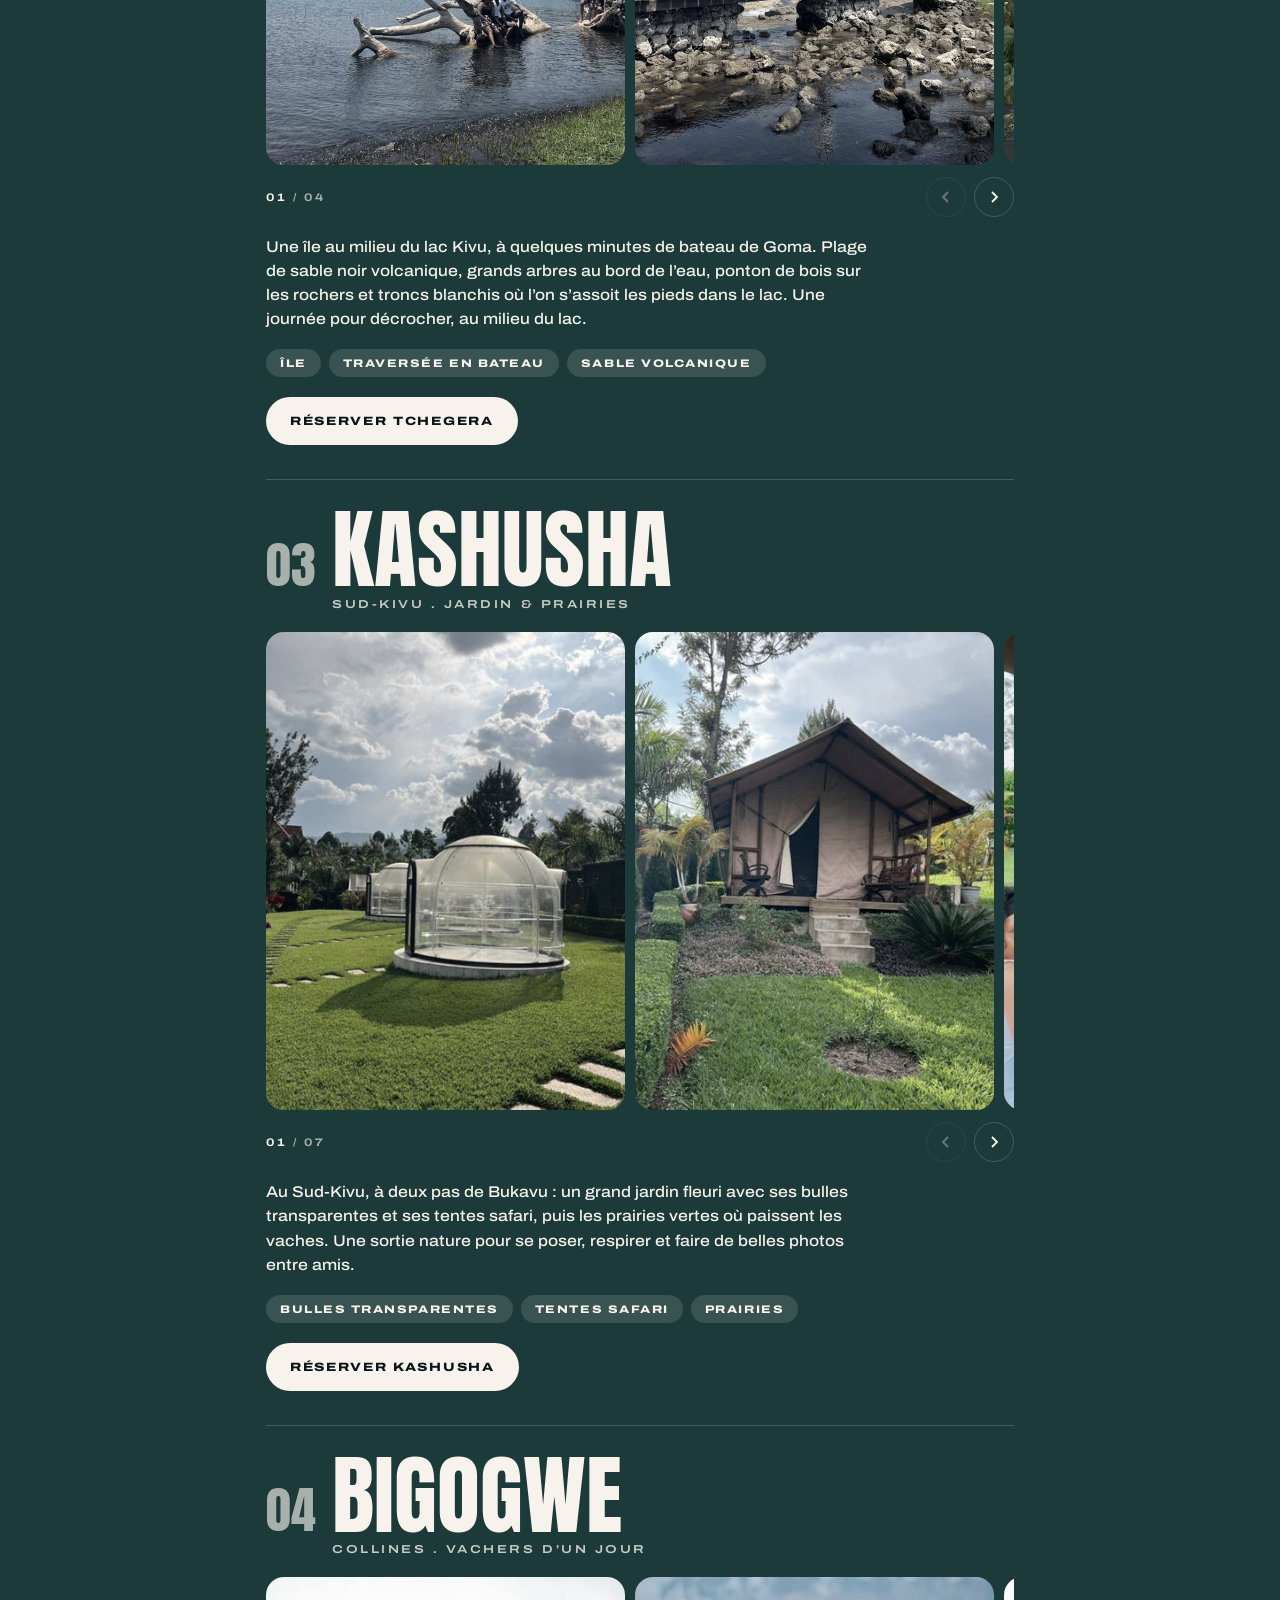
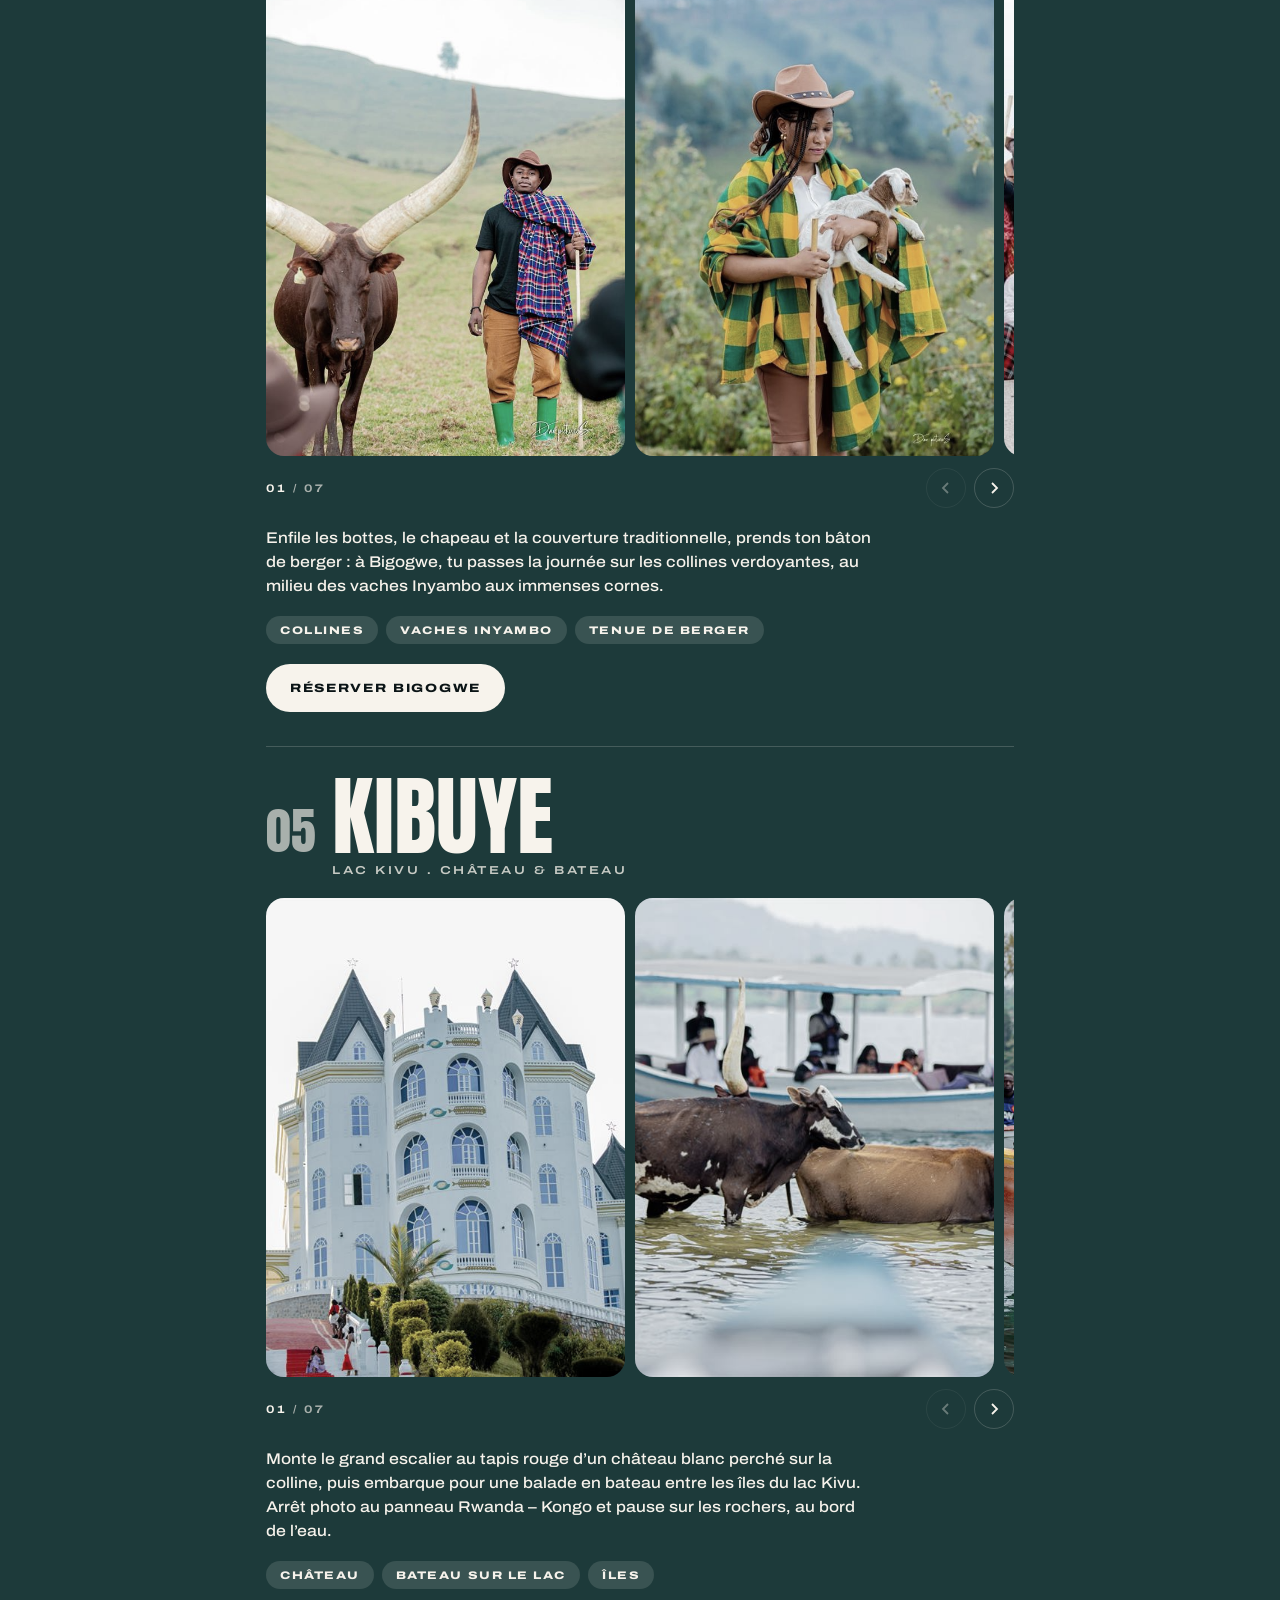
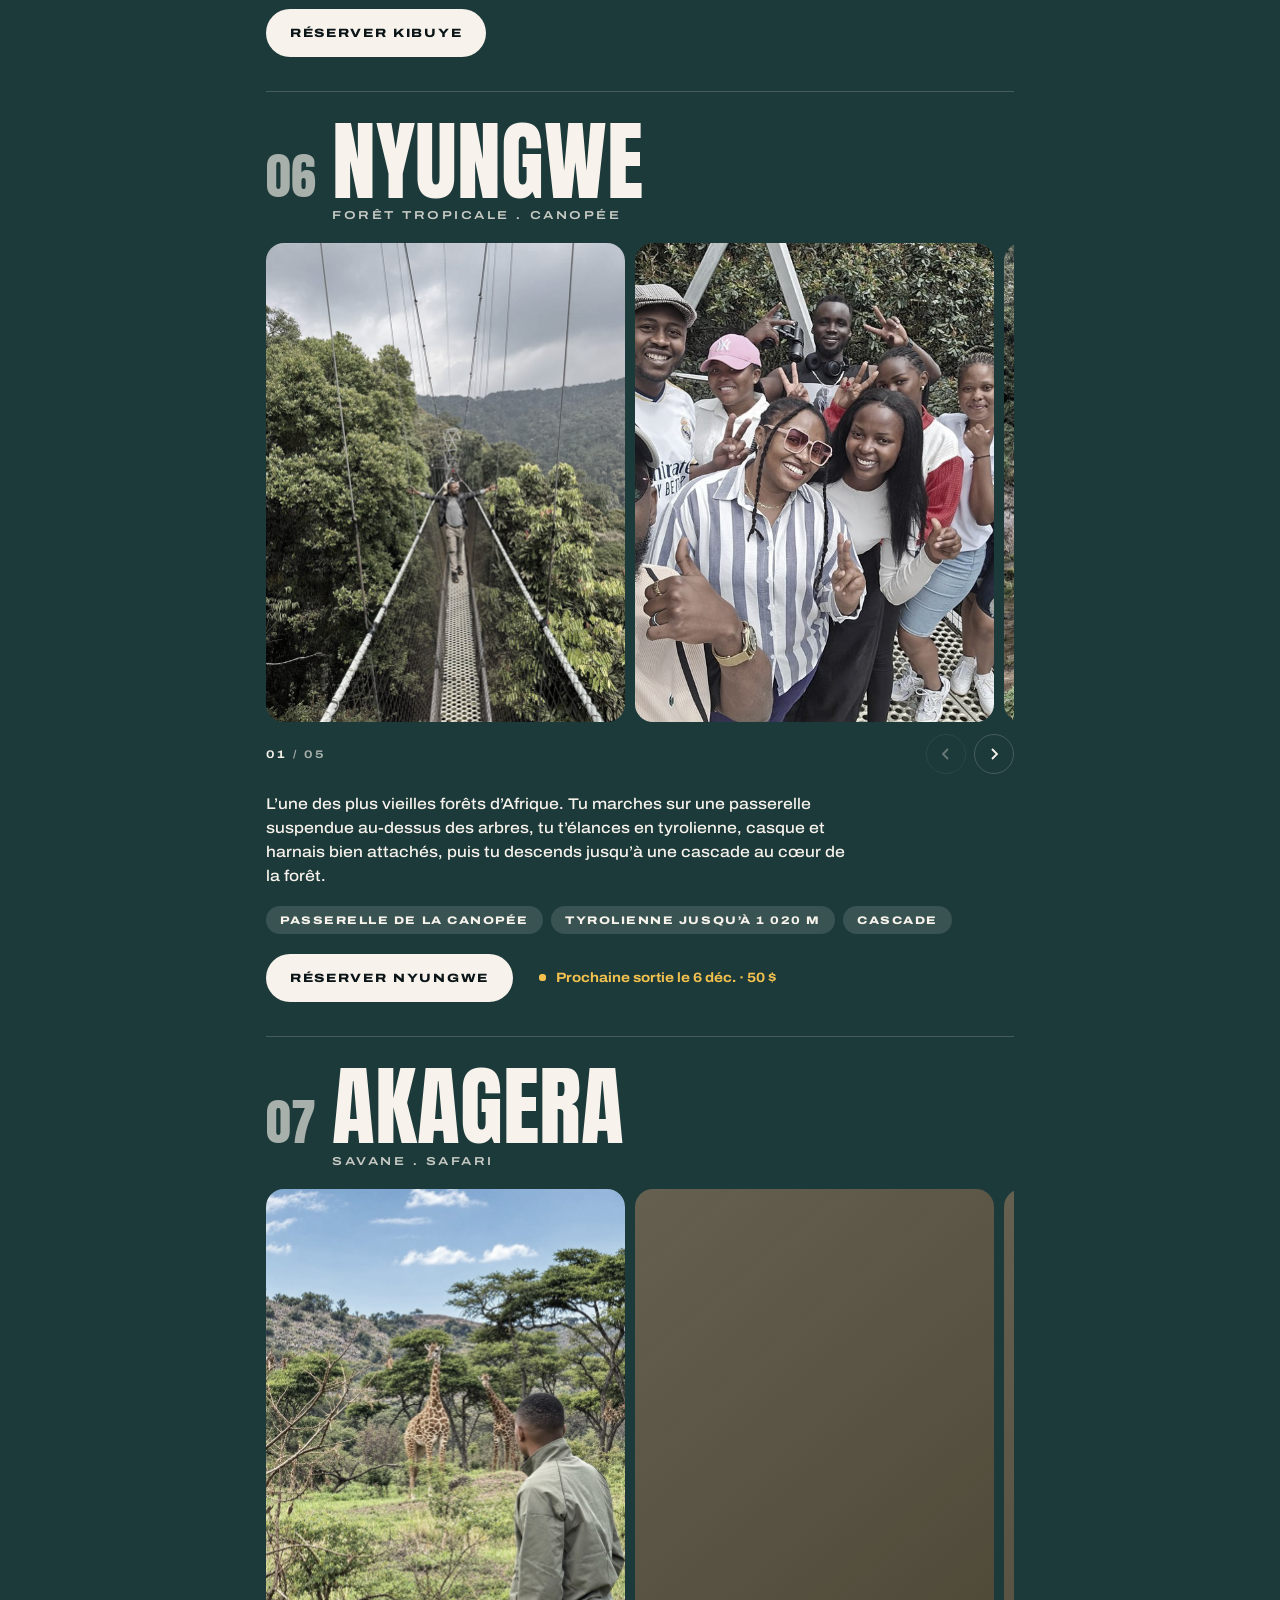
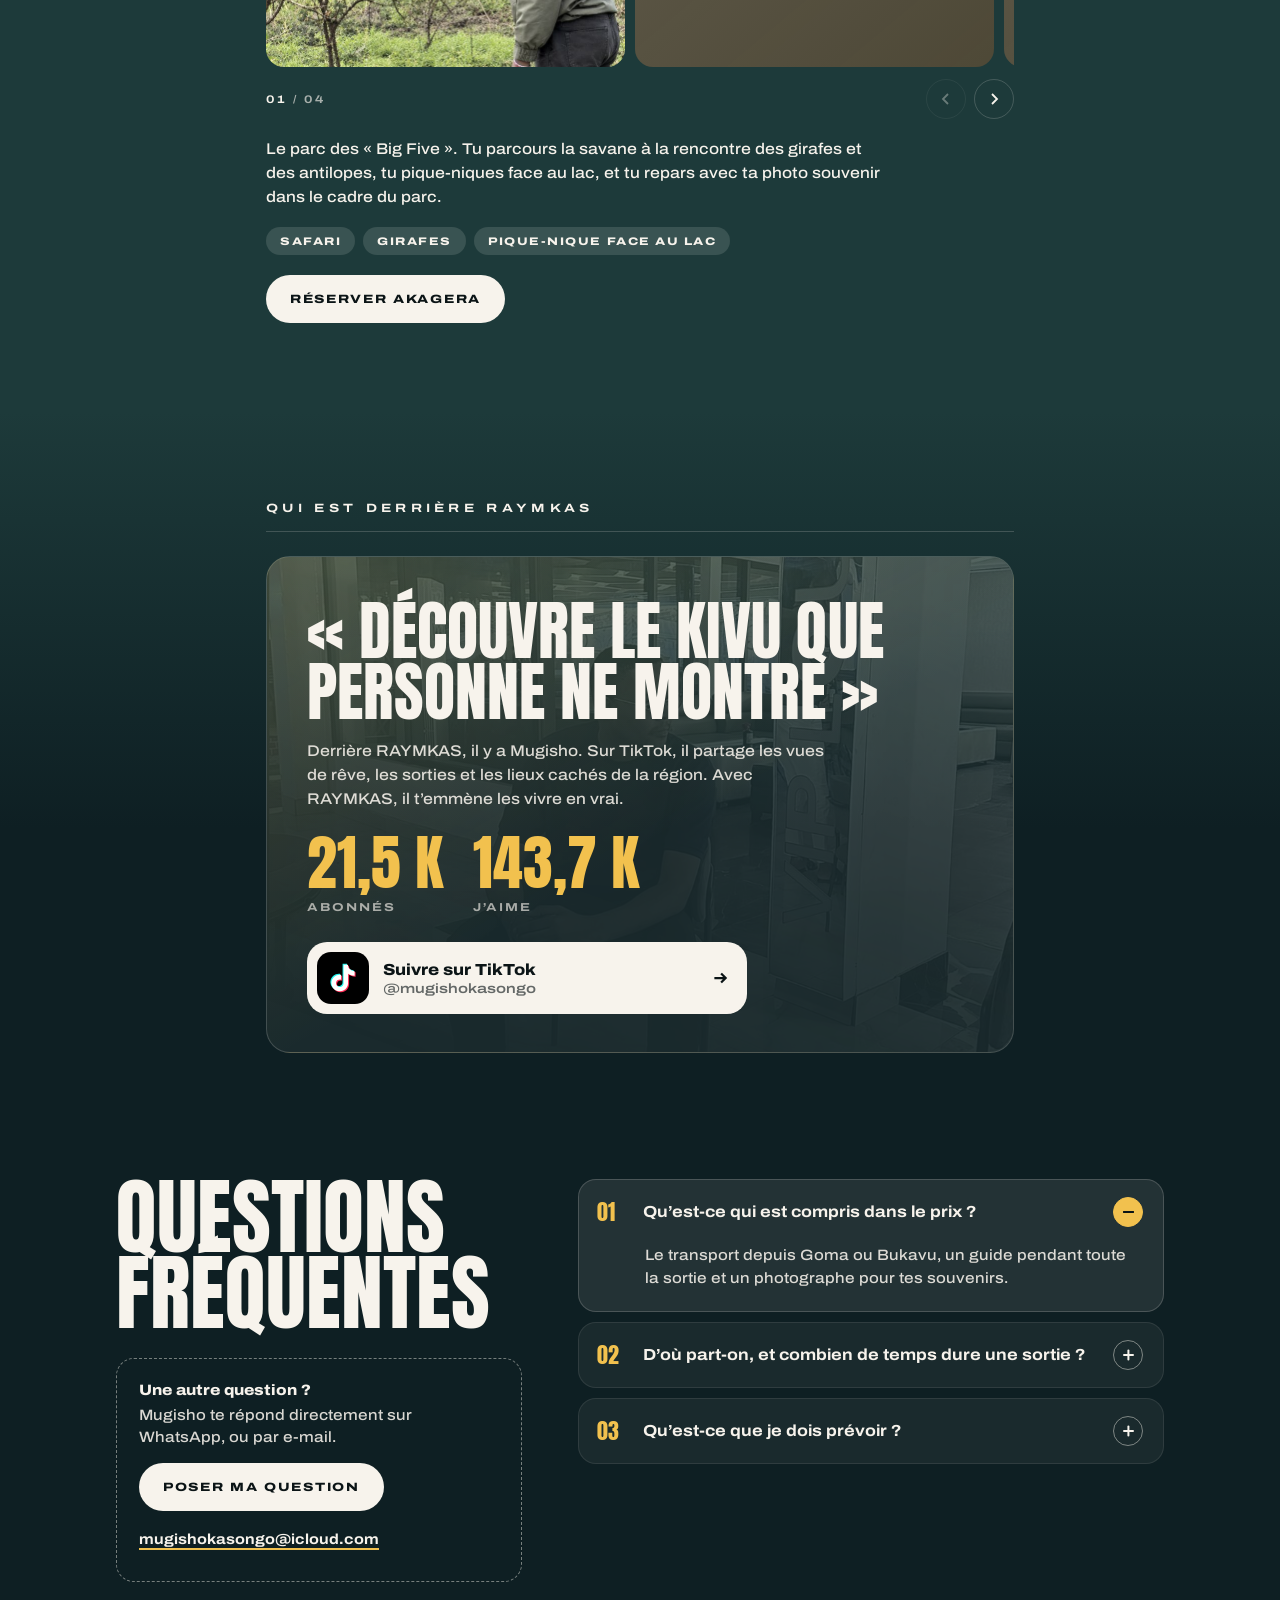
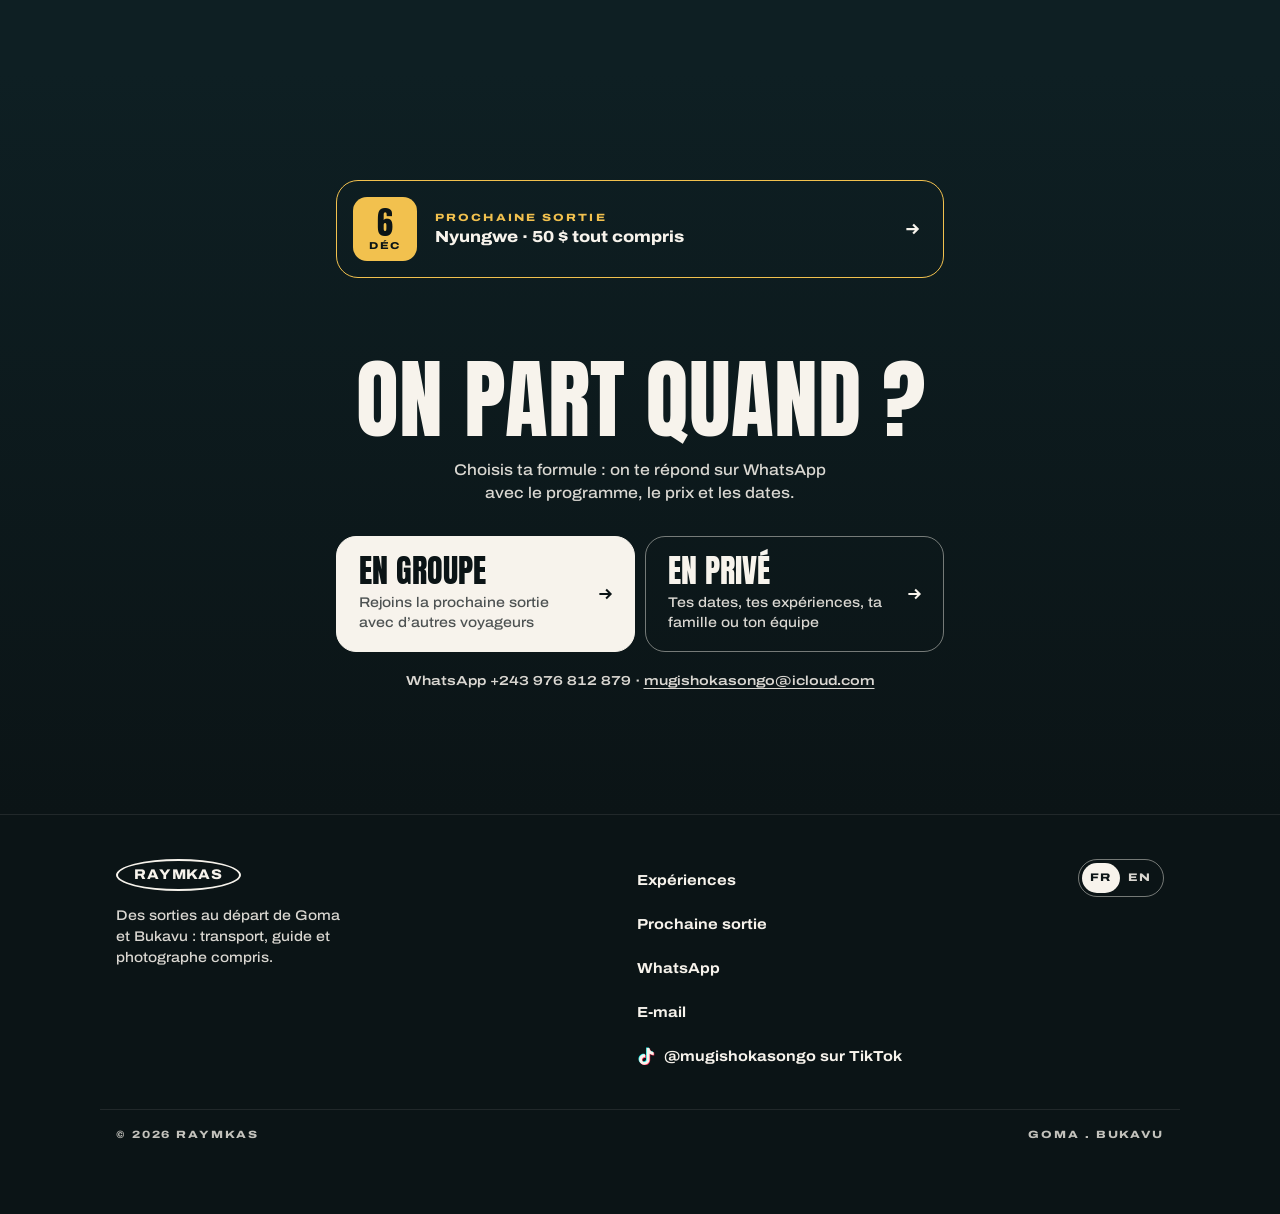
==== commit 11729472: "Page sortie : badge vide après la date, en-tête 480–640 px - Plus de sortie annoncée : retire le bad" ====
--- a/index.html
+++ b/index.html
@@ -13,7 +13,7 @@
 <link href="https://fonts.googleapis.com/css2?family=Anton&family=Archivo:wdth,wght@112..125,400..800&display=swap" rel="stylesheet">
 <link rel="preload" as="image" href="assets/img/hero-lac-sm.jpg" media="(max-width: 899px)" fetchpriority="high">
 <link rel="preload" as="image" href="assets/img/hero-lac.jpg" media="(min-width: 900px)" fetchpriority="high">
-<link rel="stylesheet" href="css/style.css?v=29">
+<link rel="stylesheet" href="css/style.css?v=30">
 </head>
 <body>
 
@@ -155,12 +155,12 @@
   <div class="wrap foot-bottom"><span>© 2026 RAYMKAS</span><span>Goma . Bukavu</span></div>
 </footer>
 
-<script src="js/i18n.js?v=29"></script>
-<script src="js/content.js?v=29"></script>
-<script src="js/img-sizes.js?v=29"></script>
-<script src="js/upcoming.js?v=29"></script>
-<script src="js/map-data.js?v=29"></script>
-<script src="js/map-draw.js?v=29"></script>
-<script src="js/main.js?v=29"></script>
+<script src="js/i18n.js?v=30"></script>
+<script src="js/content.js?v=30"></script>
+<script src="js/img-sizes.js?v=30"></script>
+<script src="js/upcoming.js?v=30"></script>
+<script src="js/map-data.js?v=30"></script>
+<script src="js/map-draw.js?v=30"></script>
+<script src="js/main.js?v=30"></script>
 </body>
 </html>
--- a/css/style.css
+++ b/css/style.css
@@ -364,7 +364,7 @@
 .s-top{display:flex;justify-content:space-between;align-items:center;gap:12px;
   padding:calc(env(safe-area-inset-top,0px) + 18px) max(16px,env(safe-area-inset-right,0px)) 0 max(16px,env(safe-area-inset-left,0px))}
 .s-top .toplink{gap:8px;white-space:nowrap}
-@media (max-width:479px){.s-top .tl-long{display:none}}
+@media (max-width:639px){.s-top .tl-long{display:none}}   /* 480–640 px : « Toutes les expériences » + FR|EN ne tenaient pas */
 @media (min-width:600px){.s-top{padding-left:28px;padding-right:28px}}
 .s-head{padding-top:36px}
 .s-head h1{font-size:clamp(44px,14vw,120px);line-height:.88;margin-top:10px}
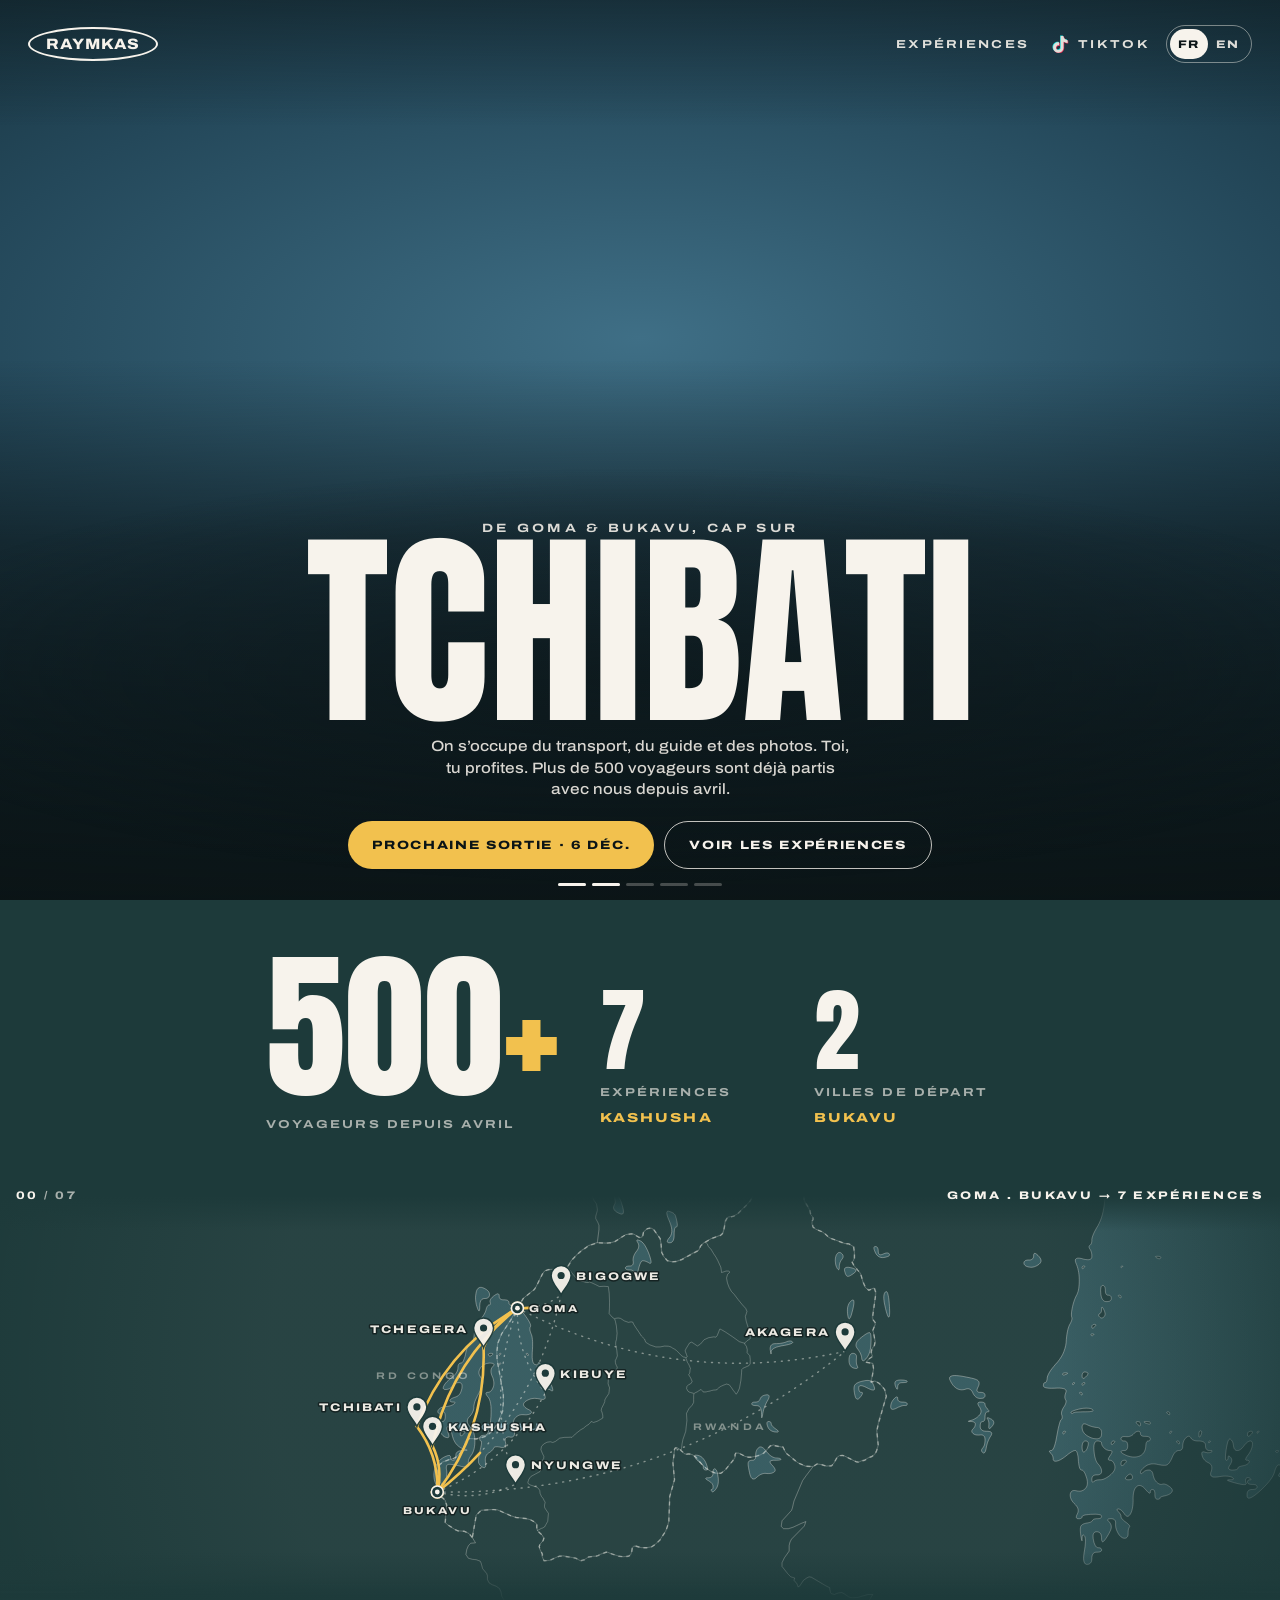
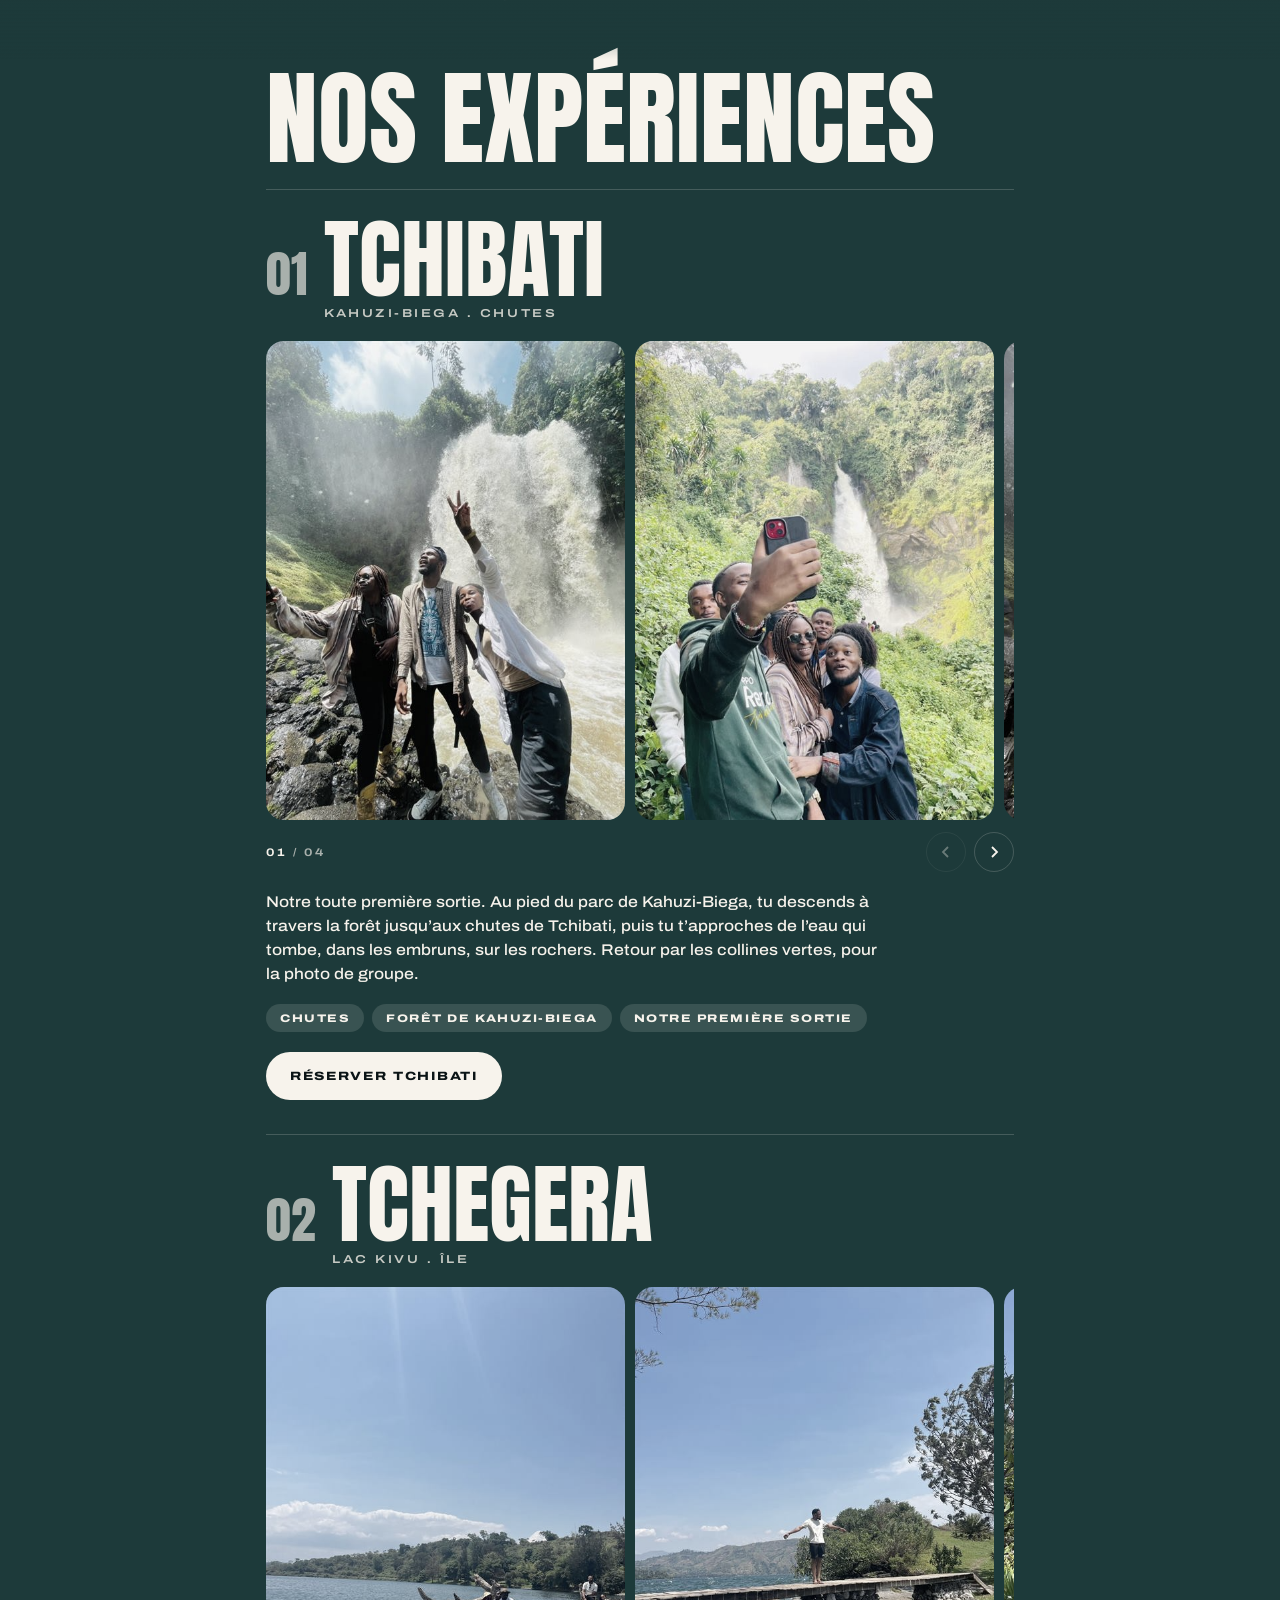
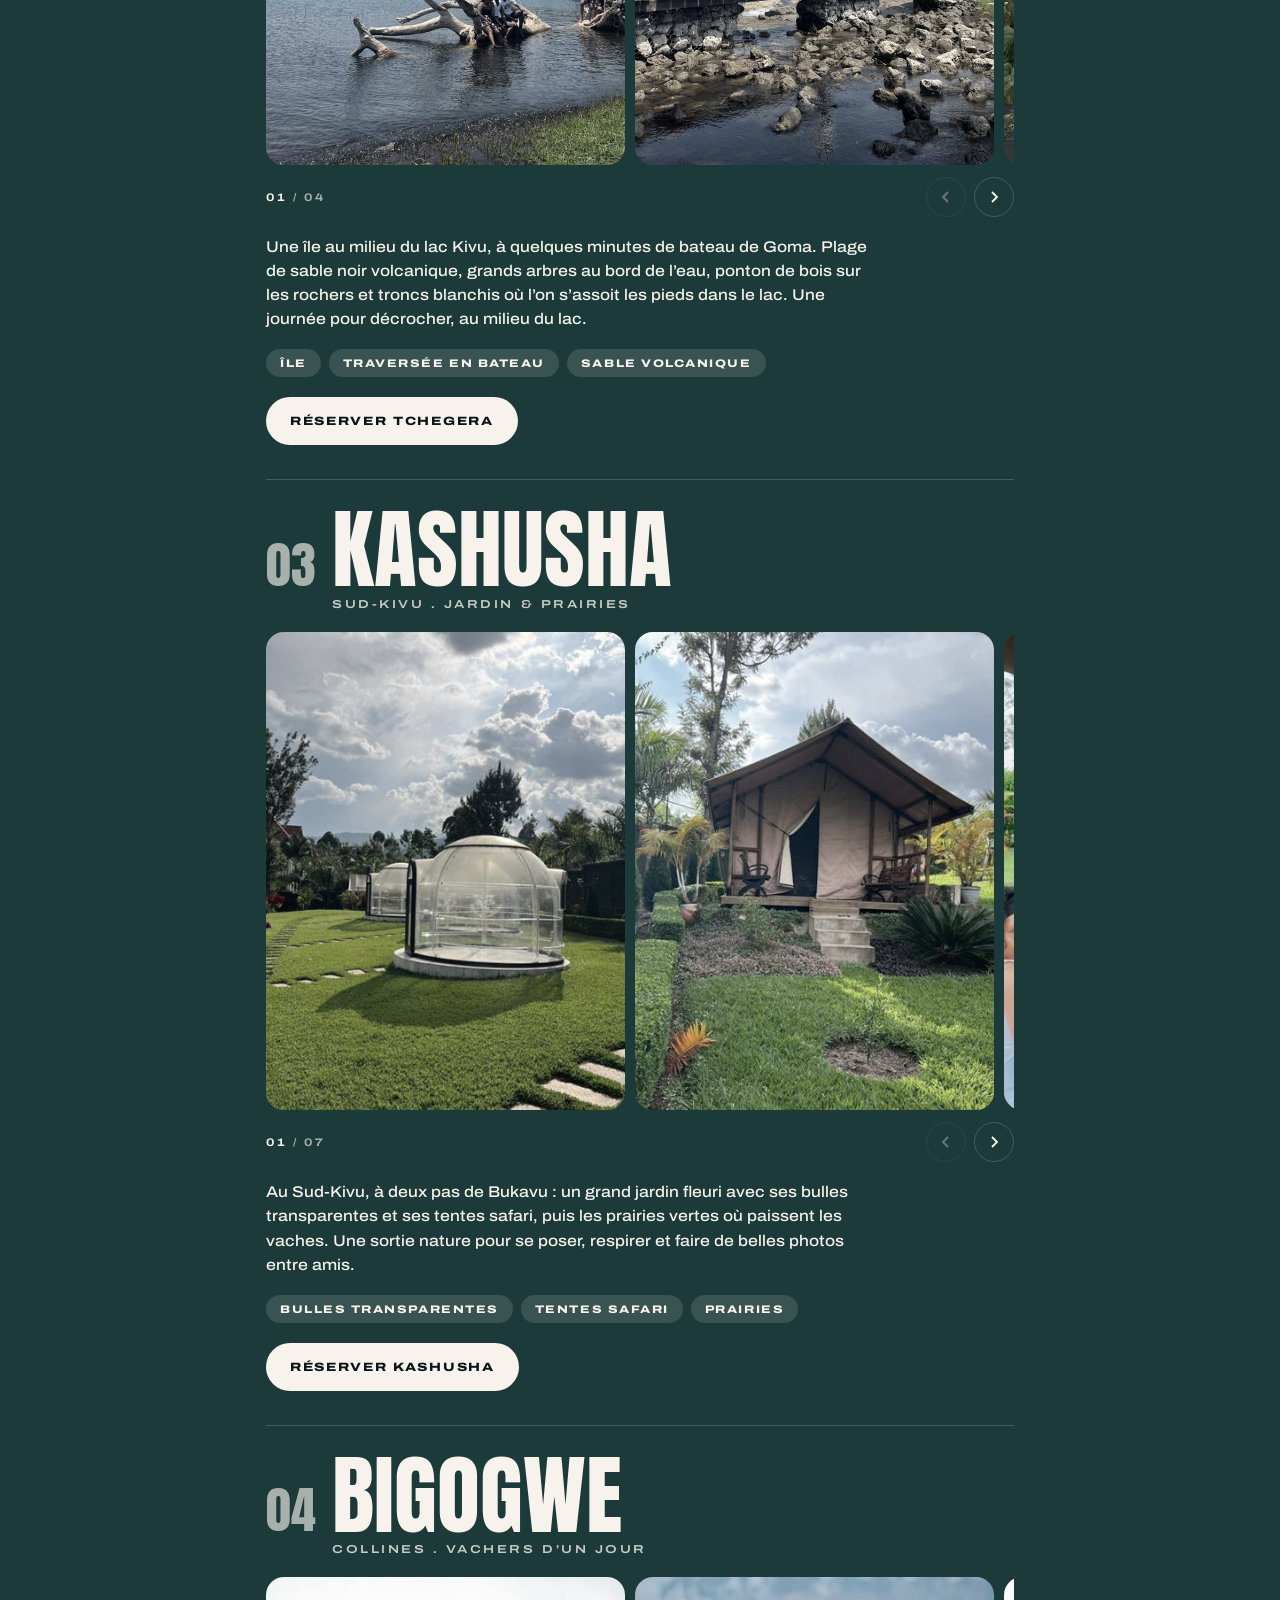
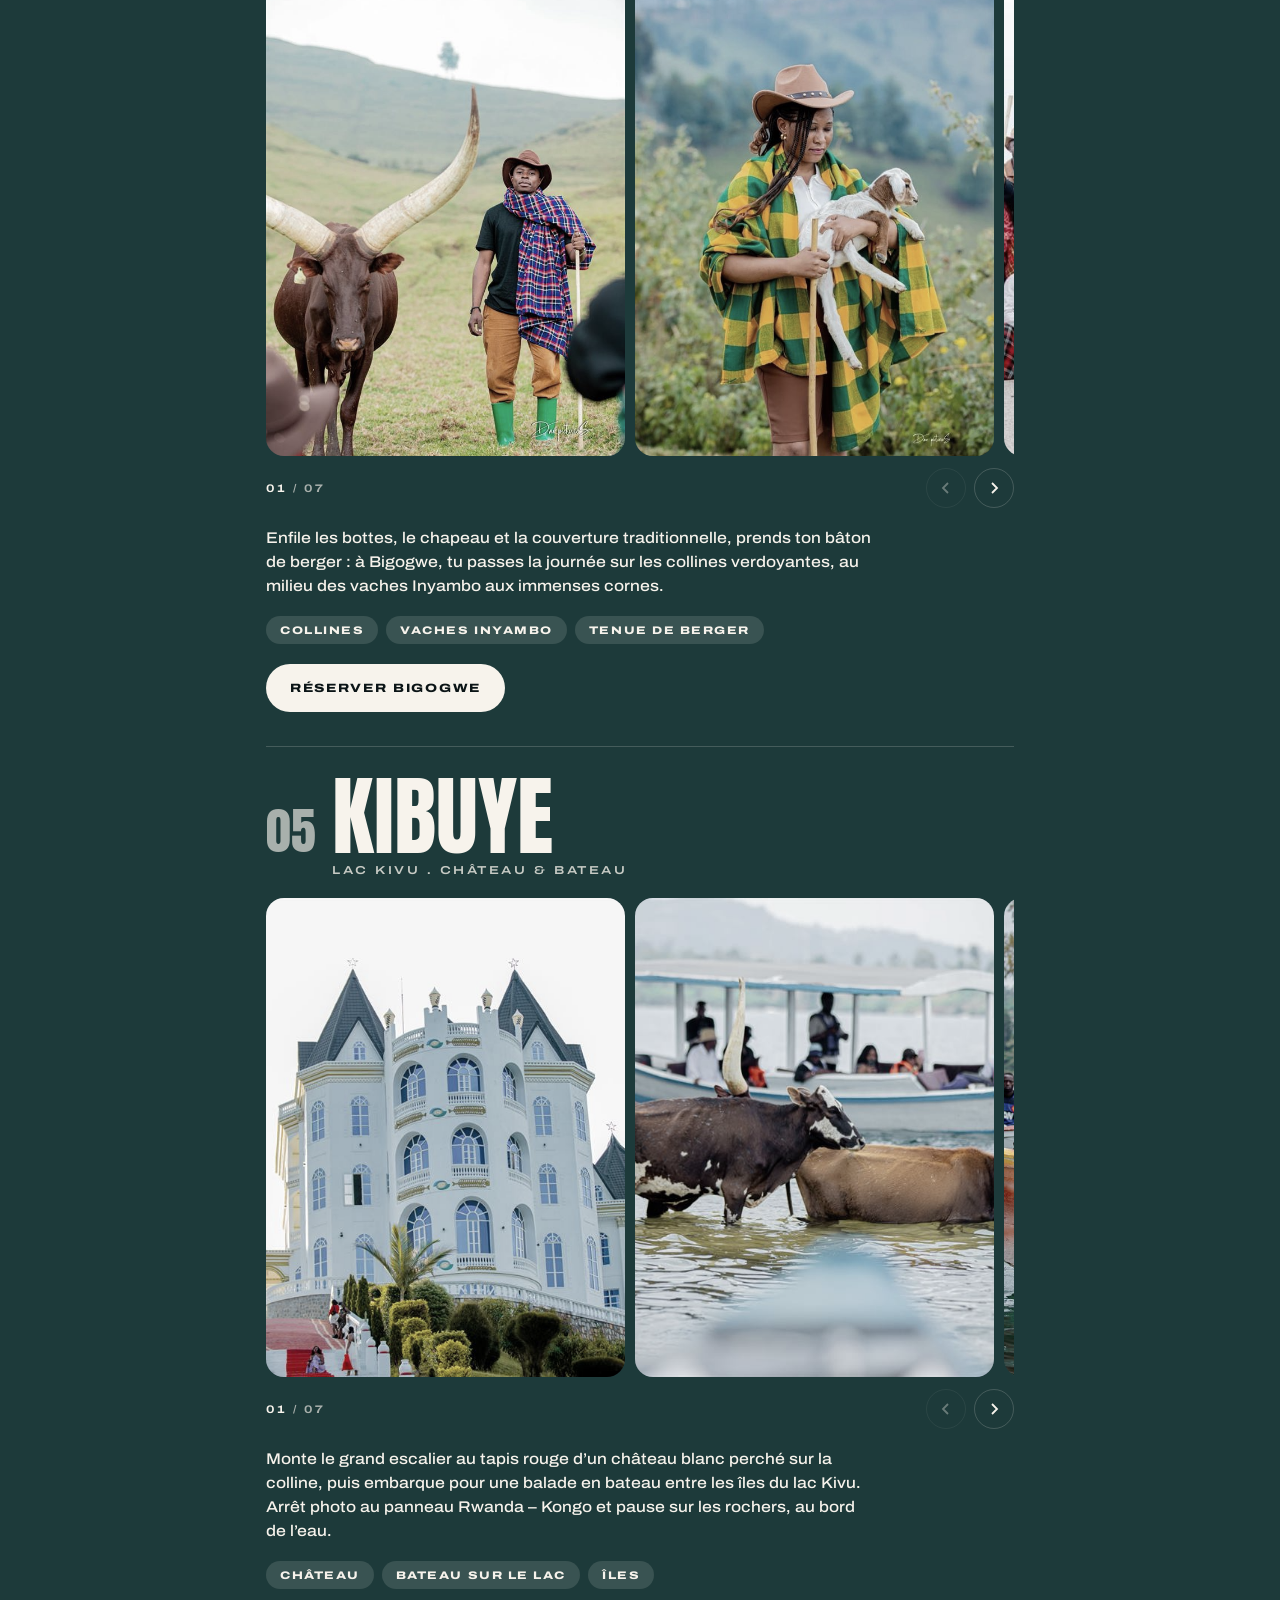
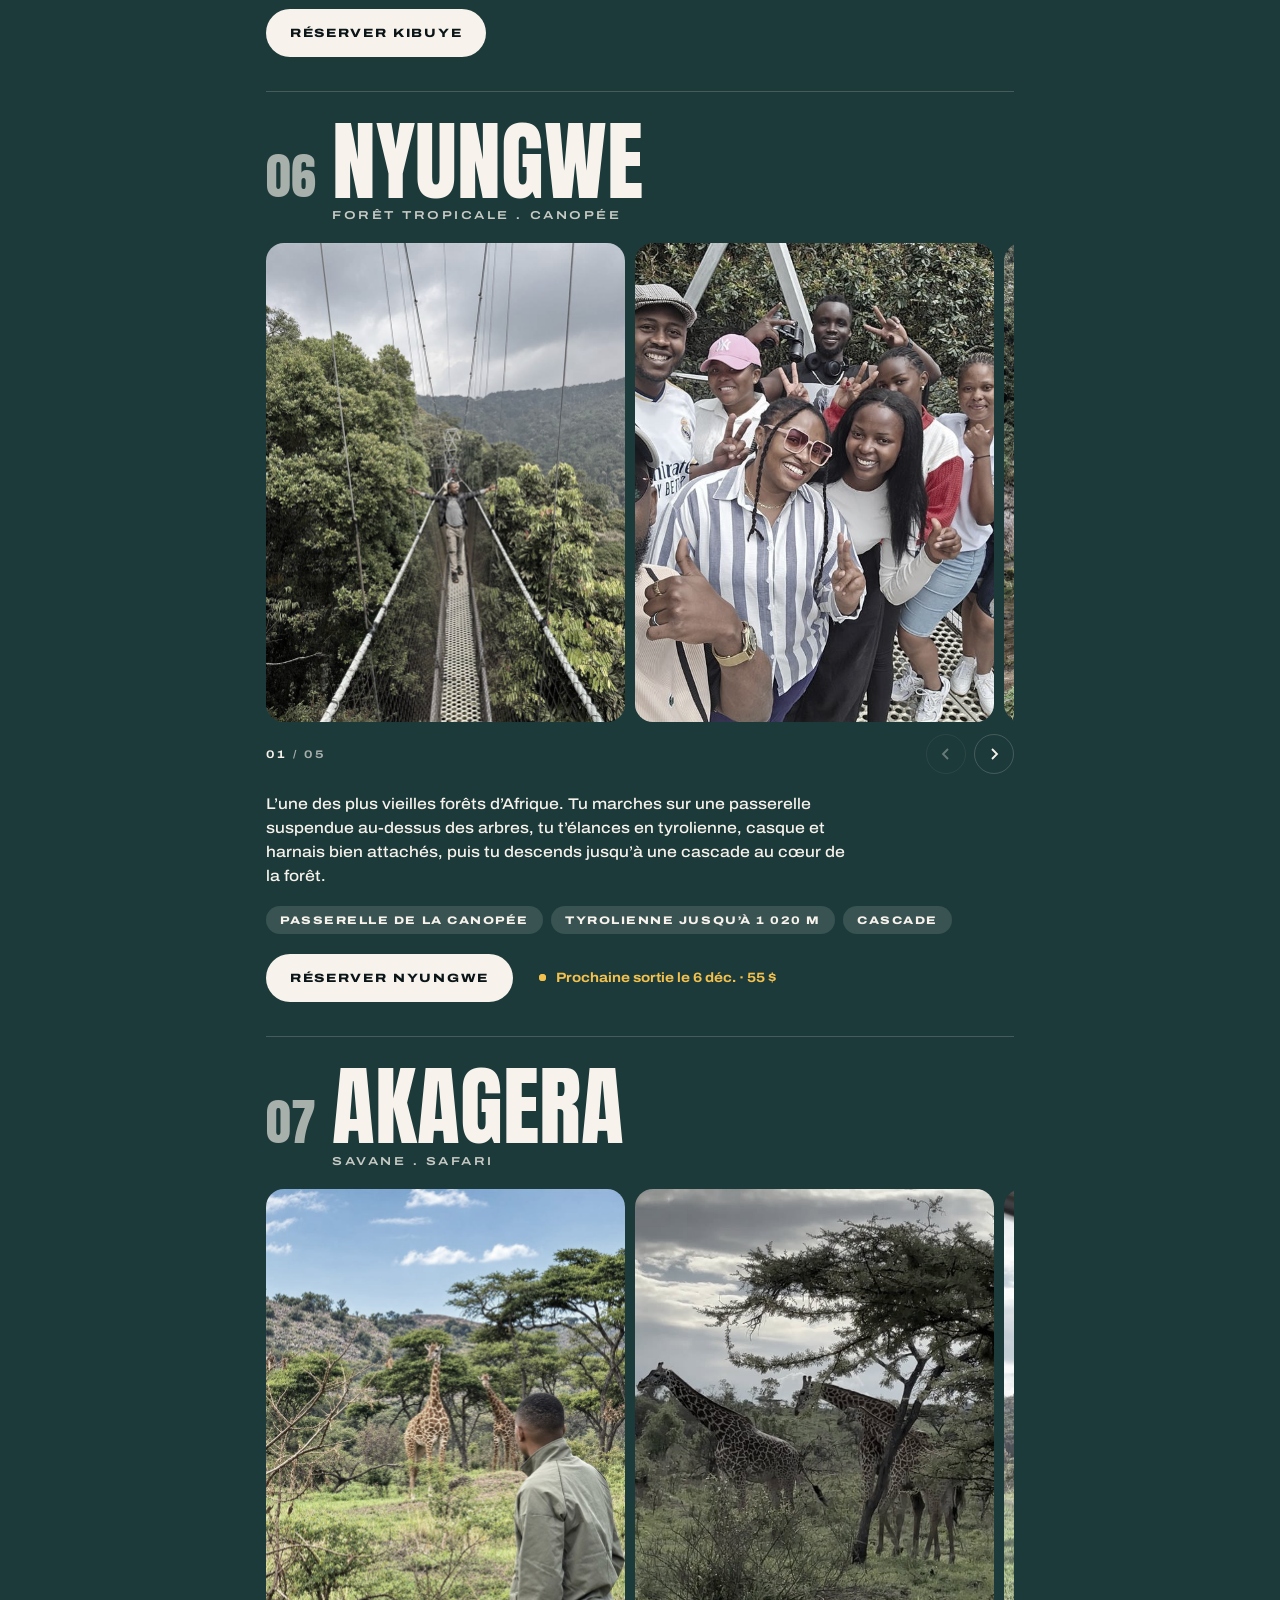
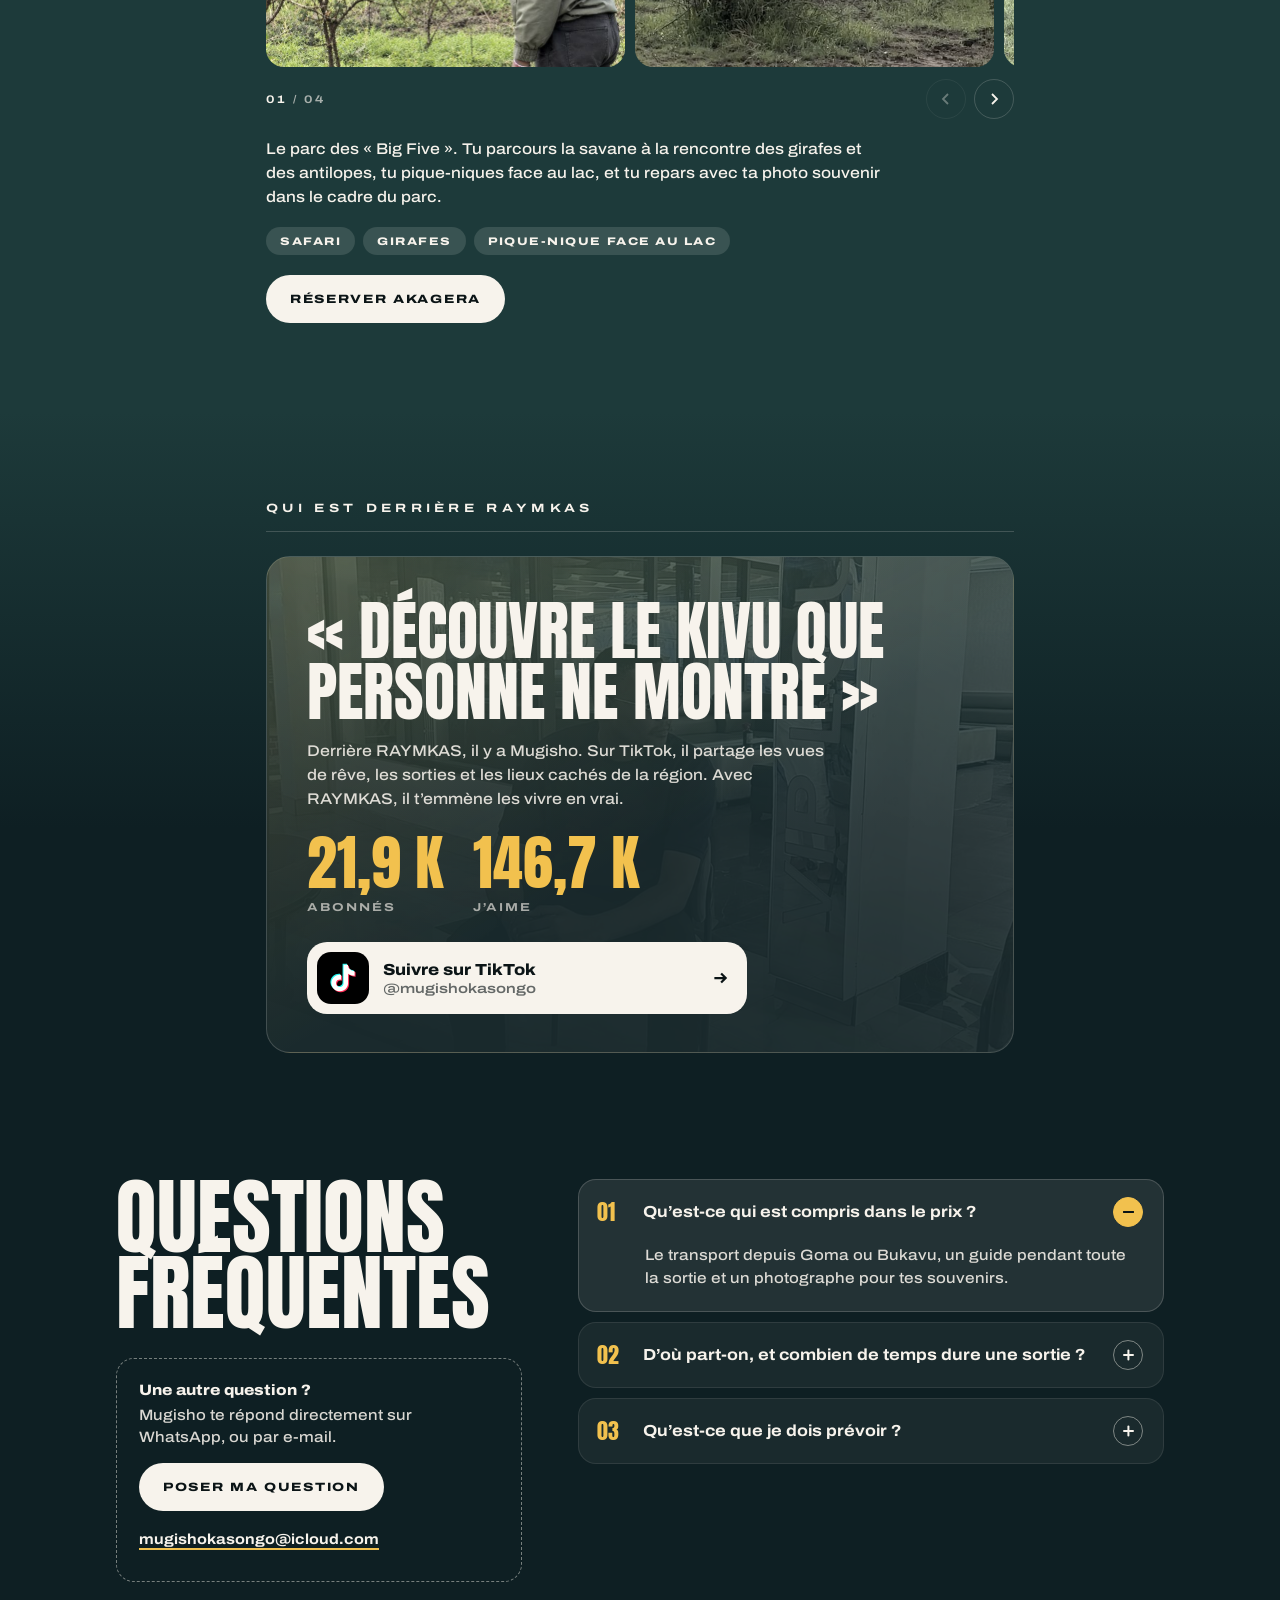
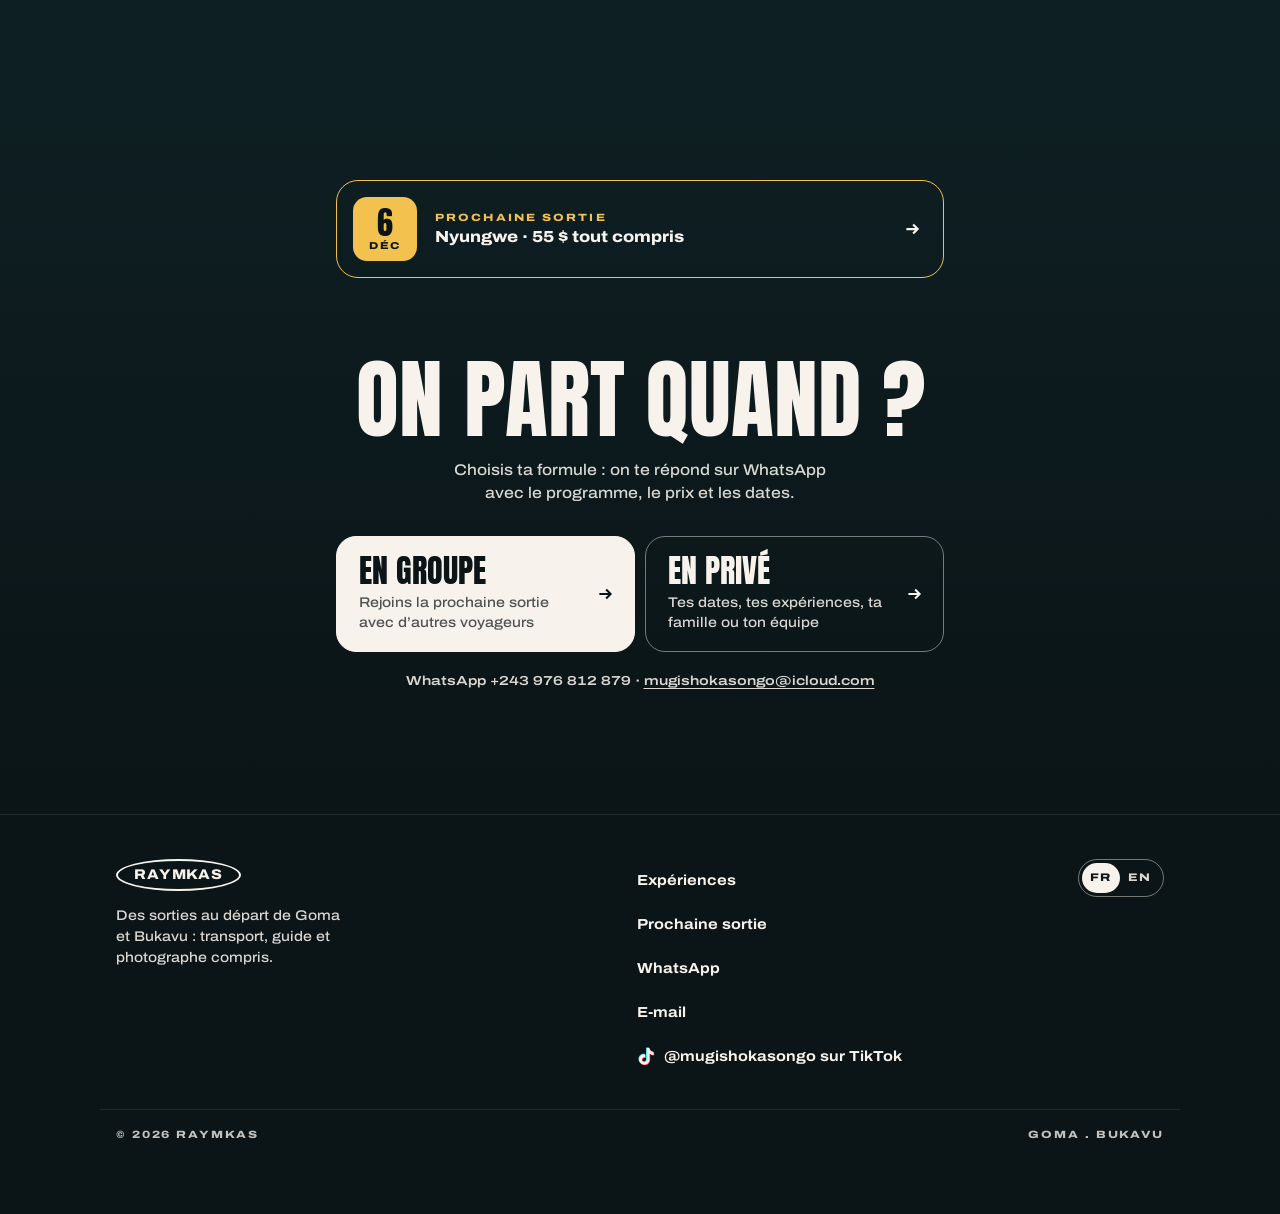
==== commit bdcd4b8d: "Nyungwe: use the event poster as cover, set price to 55 $, animate booking buttons Co-Authored-By: C" ====
--- a/index.html
+++ b/index.html
@@ -13,7 +13,7 @@
 <link href="https://fonts.googleapis.com/css2?family=Anton&family=Archivo:wdth,wght@112..125,400..800&display=swap" rel="stylesheet">
 <link rel="preload" as="image" href="assets/img/hero-lac-sm.jpg" media="(max-width: 899px)" fetchpriority="high">
 <link rel="preload" as="image" href="assets/img/hero-lac.jpg" media="(min-width: 900px)" fetchpriority="high">
-<link rel="stylesheet" href="css/style.css?v=30">
+<link rel="stylesheet" href="css/style.css?v=31">
 </head>
 <body>
 
@@ -155,12 +155,12 @@
   <div class="wrap foot-bottom"><span>© 2026 RAYMKAS</span><span>Goma . Bukavu</span></div>
 </footer>
 
-<script src="js/i18n.js?v=30"></script>
-<script src="js/content.js?v=30"></script>
-<script src="js/img-sizes.js?v=30"></script>
-<script src="js/upcoming.js?v=30"></script>
-<script src="js/map-data.js?v=30"></script>
-<script src="js/map-draw.js?v=30"></script>
-<script src="js/main.js?v=30"></script>
+<script src="js/i18n.js?v=31"></script>
+<script src="js/content.js?v=31"></script>
+<script src="js/img-sizes.js?v=31"></script>
+<script src="js/upcoming.js?v=31"></script>
+<script src="js/map-data.js?v=31"></script>
+<script src="js/map-draw.js?v=31"></script>
+<script src="js/main.js?v=31"></script>
 </body>
 </html>
--- a/css/style.css
+++ b/css/style.css
@@ -140,6 +140,26 @@
 .trip-cta{display:grid;gap:10px;margin-top:24px}
 .trip-cta .btn{height:54px}
 @media (min-width:600px) and (max-width:899px){.trip-cta{grid-template-columns:1fr 1fr}}
+
+/* affiche (poster) : montrée en entier, sans recadrage */
+.trip-photo.is-poster{aspect-ratio:4/5}
+.trip-photo.is-poster img{object-fit:contain}
+
+/* bouton de réservation : reflet qui passe, halo qui respire, flèche qui avance */
+.btn-book{position:relative;overflow:hidden;isolation:isolate;gap:10px;
+  box-shadow:0 0 0 0 rgba(242,193,78,.55);animation:book-pulse 2.6s ease-out infinite}
+.btn-book::before{content:"";position:absolute;inset:0;z-index:-1;pointer-events:none;
+  background:linear-gradient(110deg,transparent 30%,rgba(255,255,255,.75) 50%,transparent 70%);
+  transform:translateX(-120%);animation:book-shine 3.4s ease-in-out infinite}
+.btn-book .btn-arrow{flex:none;transition:transform .35s var(--ease)}
+.btn-book:hover,.btn-book:focus-visible{background:#ffd56a;transform:translateY(-3px);animation:none;
+  box-shadow:0 14px 34px rgba(242,193,78,.45),0 0 0 4px rgba(242,193,78,.25)}
+.btn-book:hover .btn-arrow,.btn-book:focus-visible .btn-arrow{transform:translateX(5px)}
+.btn-book:active{transform:translateY(0) scale(.96)}
+.trip-cta .btn-book:nth-child(2),.trip-cta .btn-book:nth-child(2)::before{animation-delay:1.3s}
+@keyframes book-pulse{0%{box-shadow:0 0 0 0 rgba(242,193,78,.55)}70%,100%{box-shadow:0 0 0 14px rgba(242,193,78,0)}}
+@keyframes book-shine{0%,55%{transform:translateX(-120%)}85%,100%{transform:translateX(120%)}}
+@media (prefers-reduced-motion:reduce){.btn-book,.btn-book::before{animation:none}.btn-book::before{display:none}}
 
 /* rappel « prochaine sortie » en bas de l'accueil */
 .cta-next{display:flex;align-items:center;gap:18px;max-width:460px;margin:0 auto clamp(56px,9svh,88px);padding:16px 22px 16px 16px;border-radius:22px;
@@ -404,6 +424,7 @@
   .page-sortie .wrap{max-width:1040px}
   .page-sortie .trip{display:grid;grid-template-columns:minmax(0,1fr) minmax(0,1.1fr)}
   .page-sortie .trip-photo{aspect-ratio:auto;min-height:100%}
+  .page-sortie .trip-photo.is-poster{aspect-ratio:4/5;min-height:0;align-self:start}
   .page-sortie .trip-body{padding:34px}
 }
 
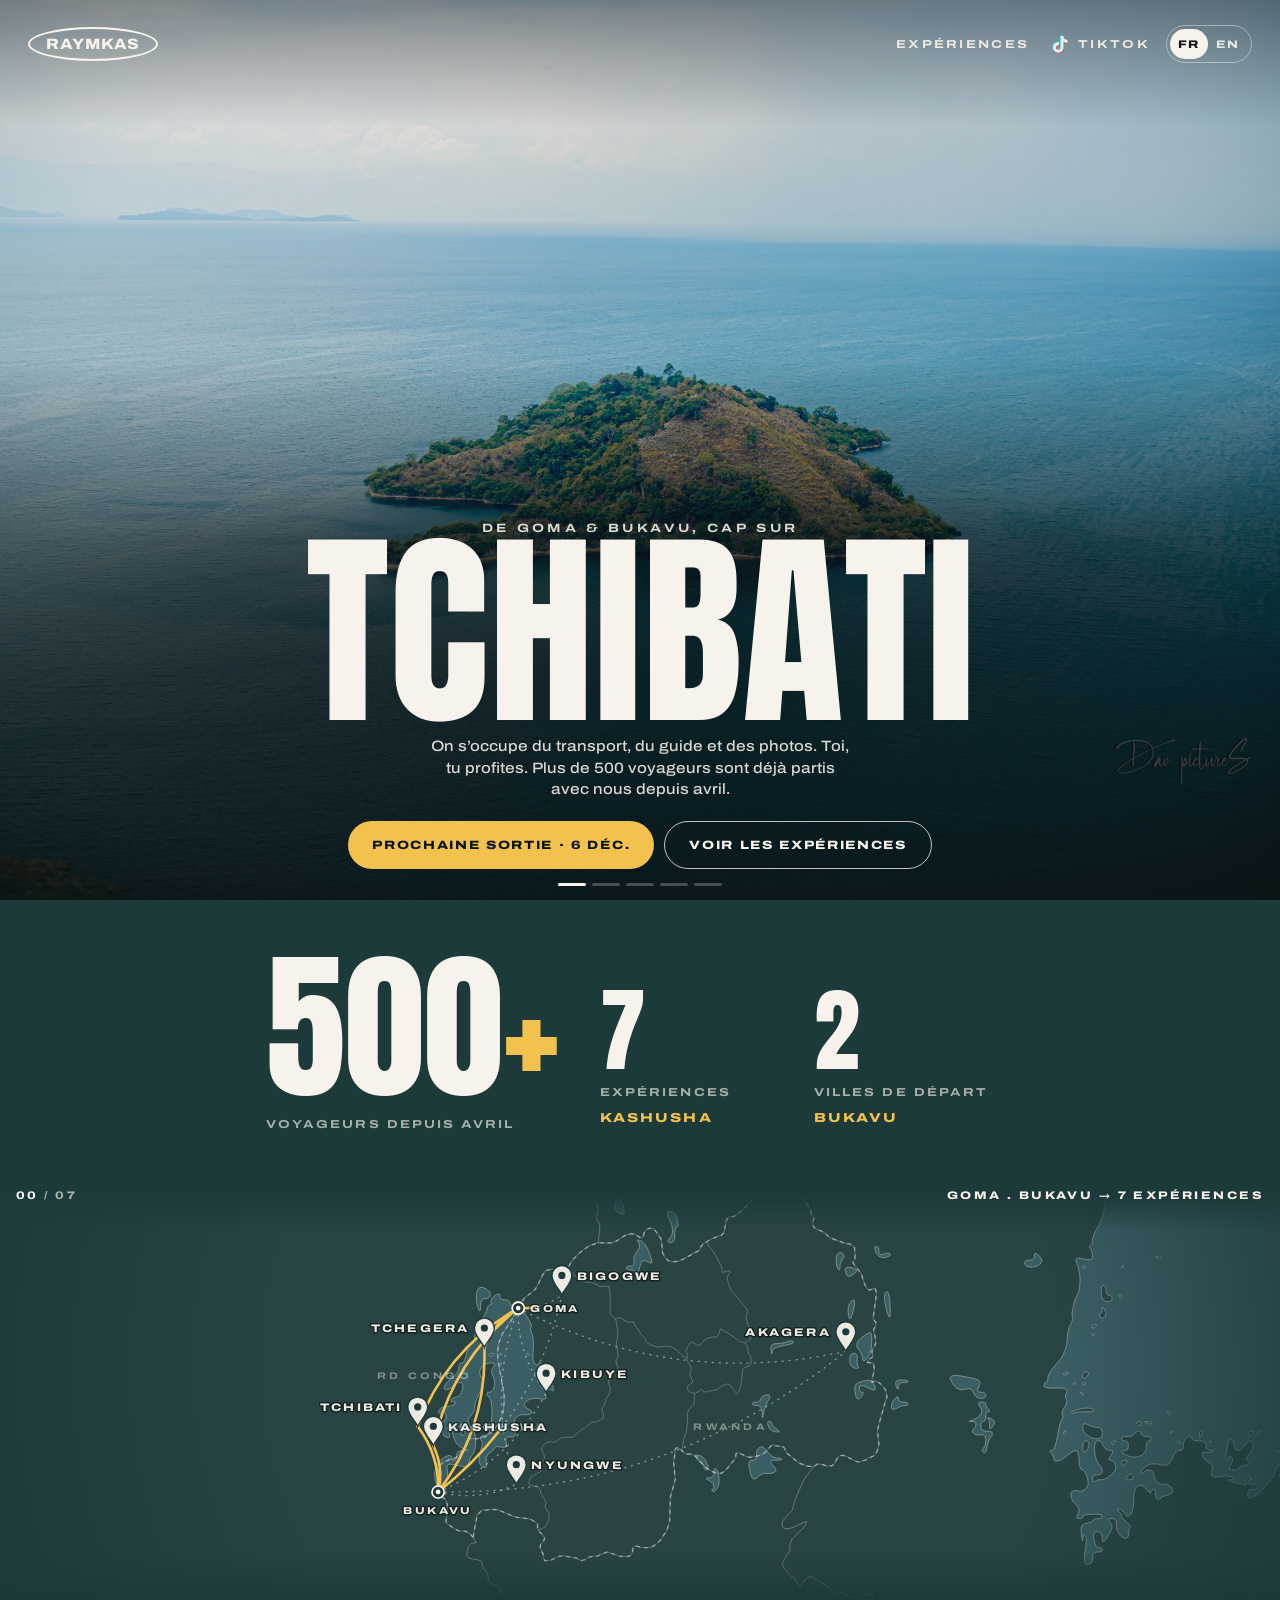
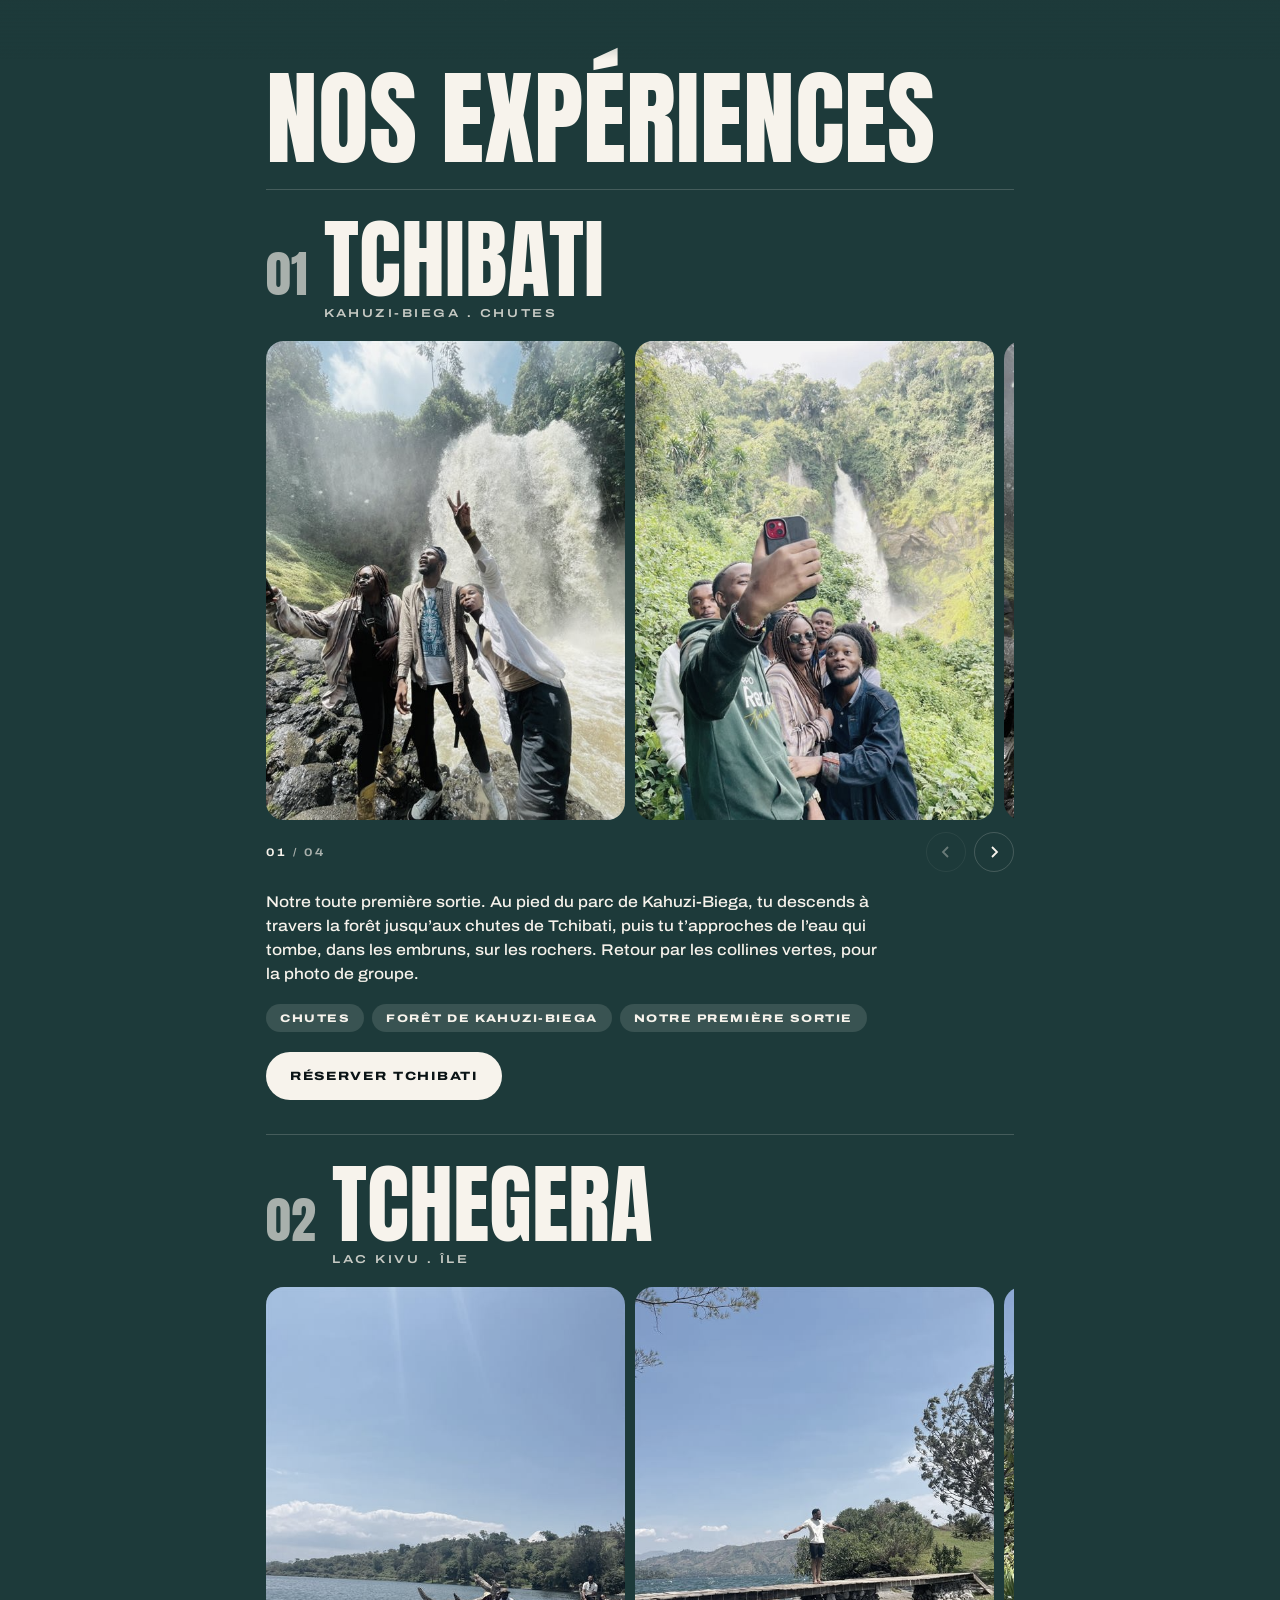
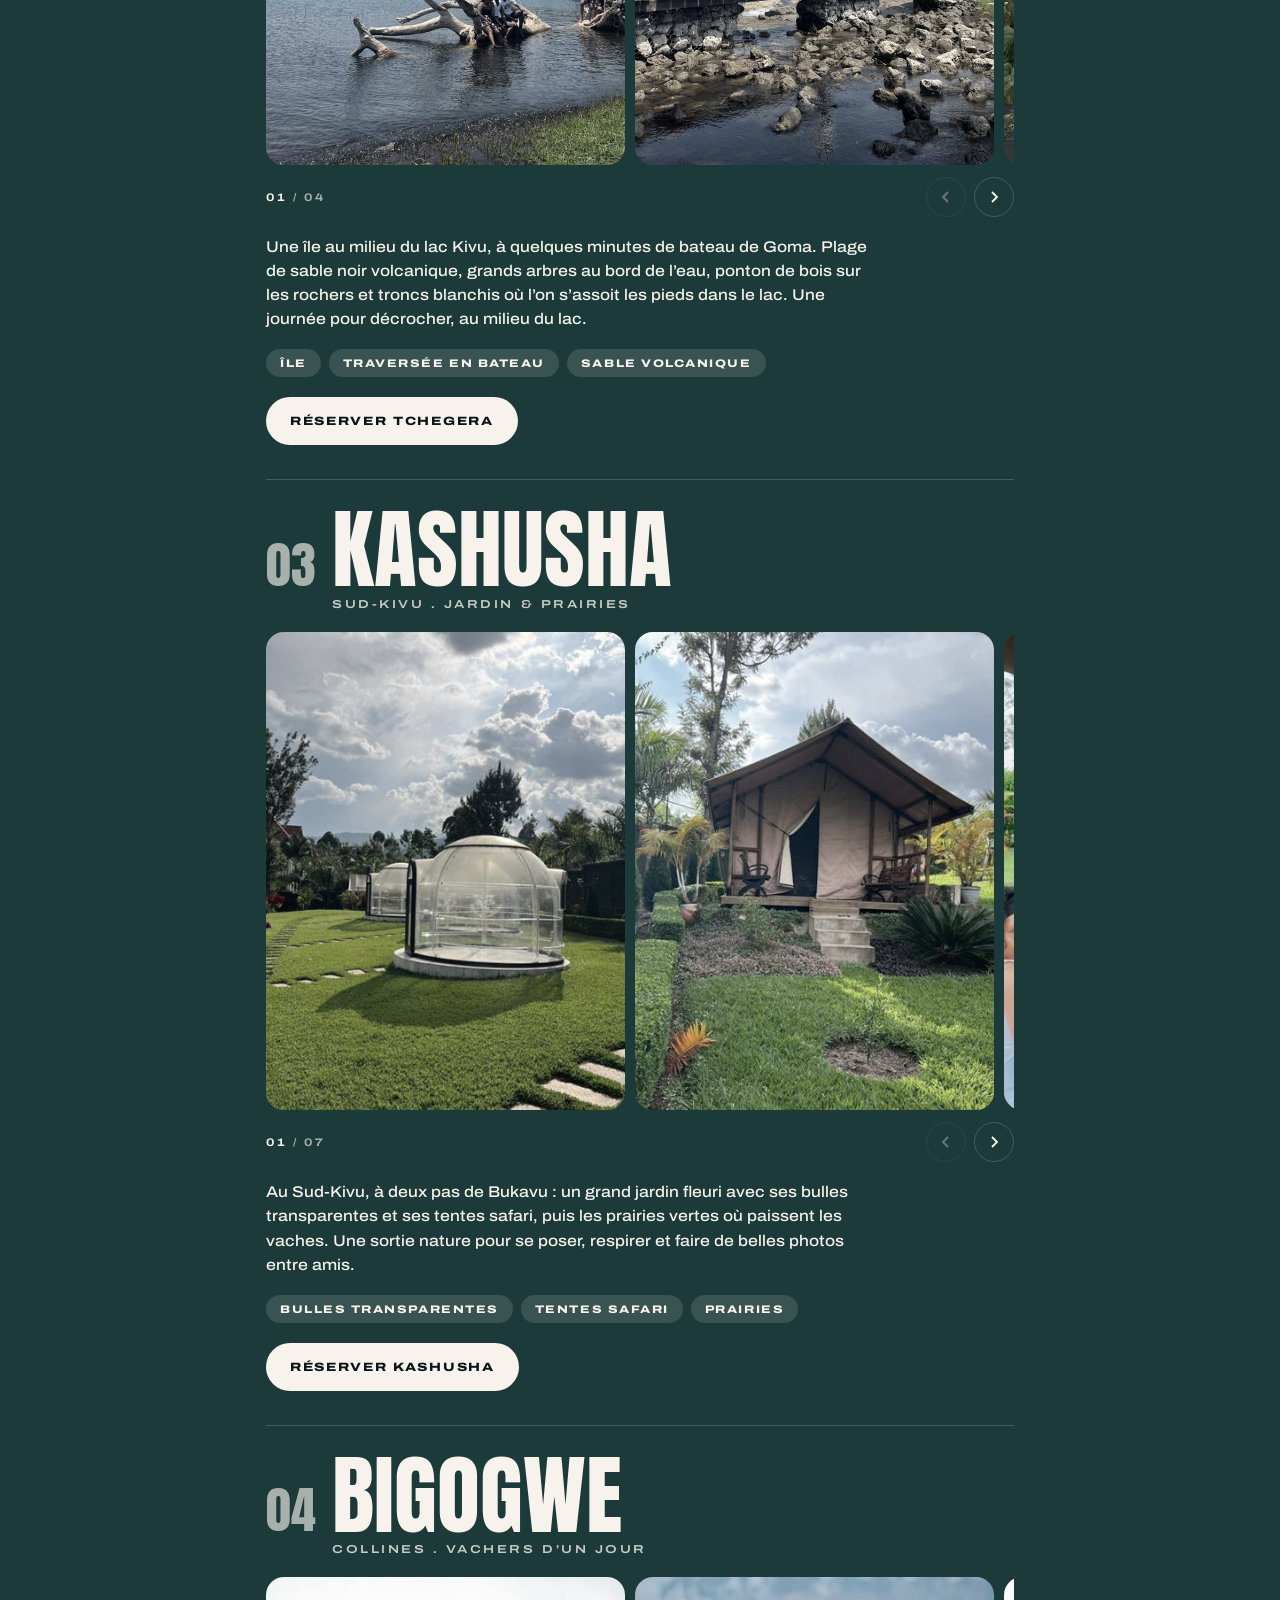
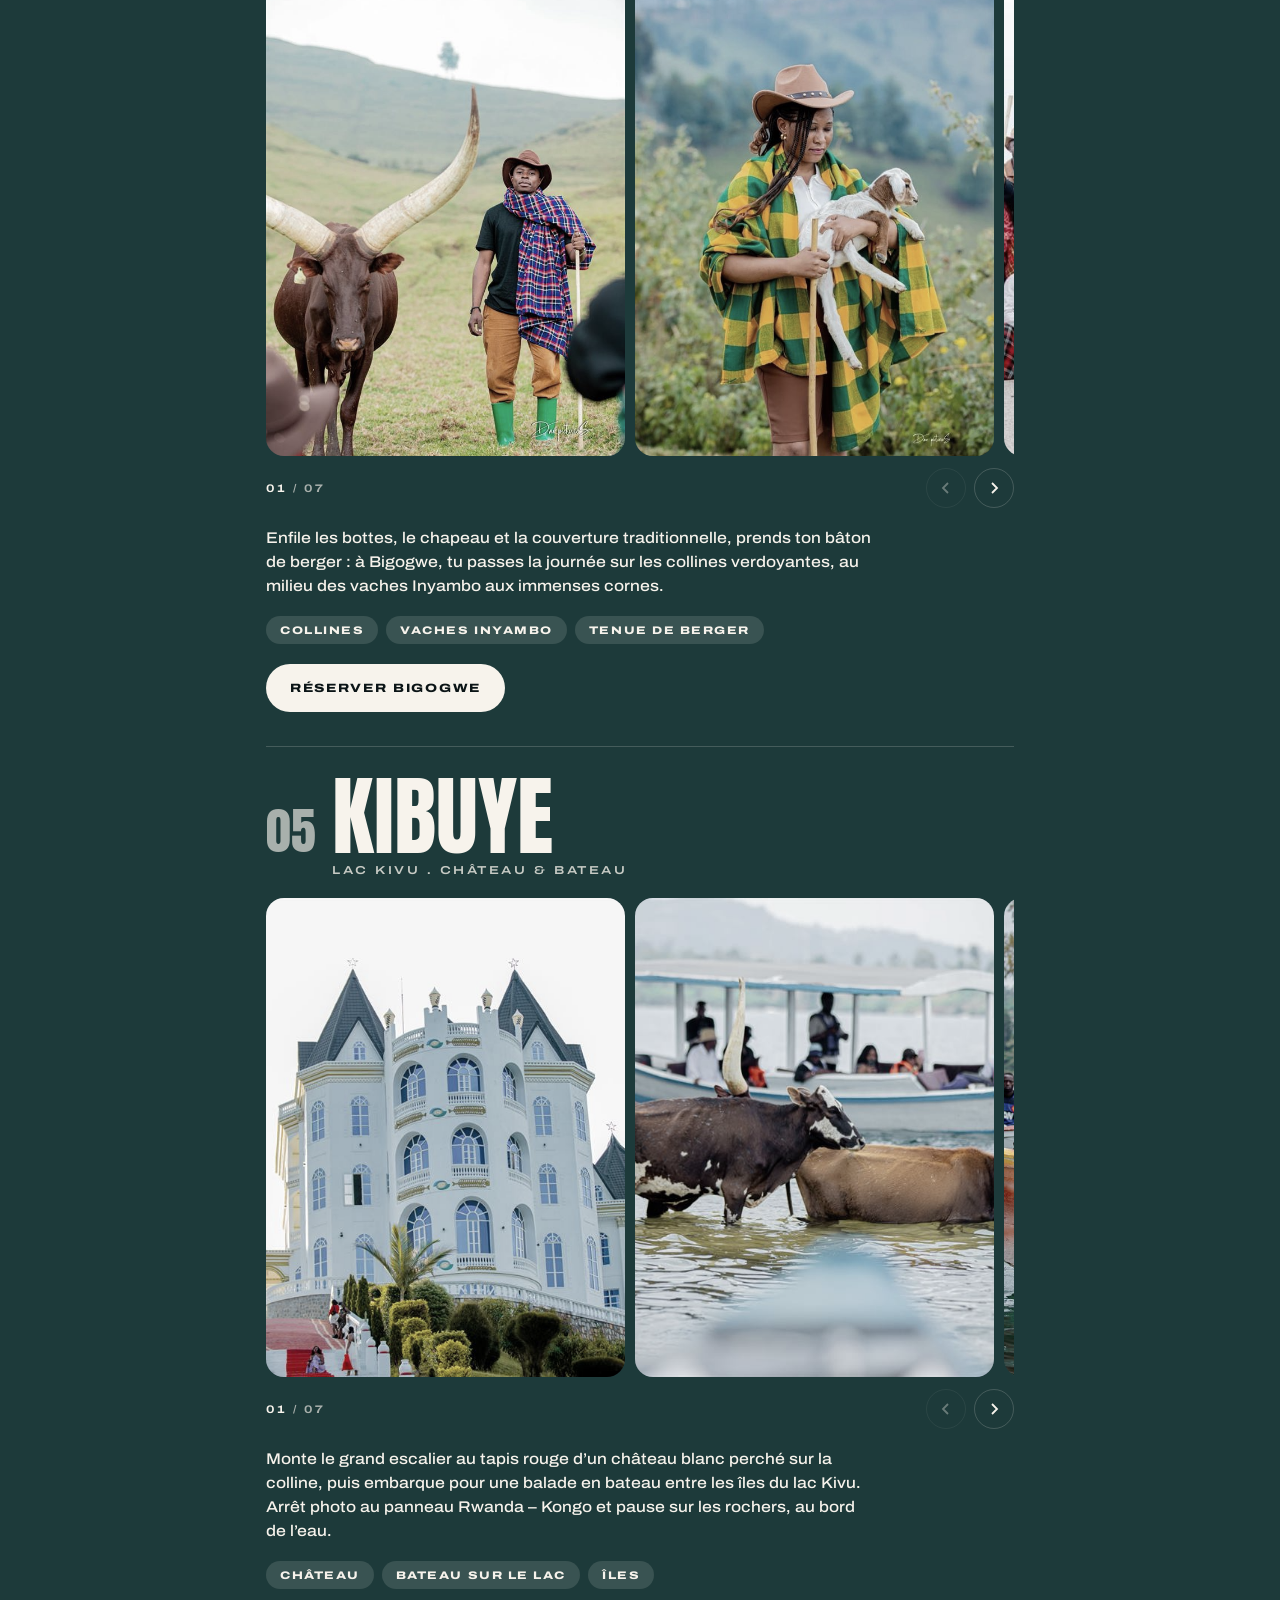
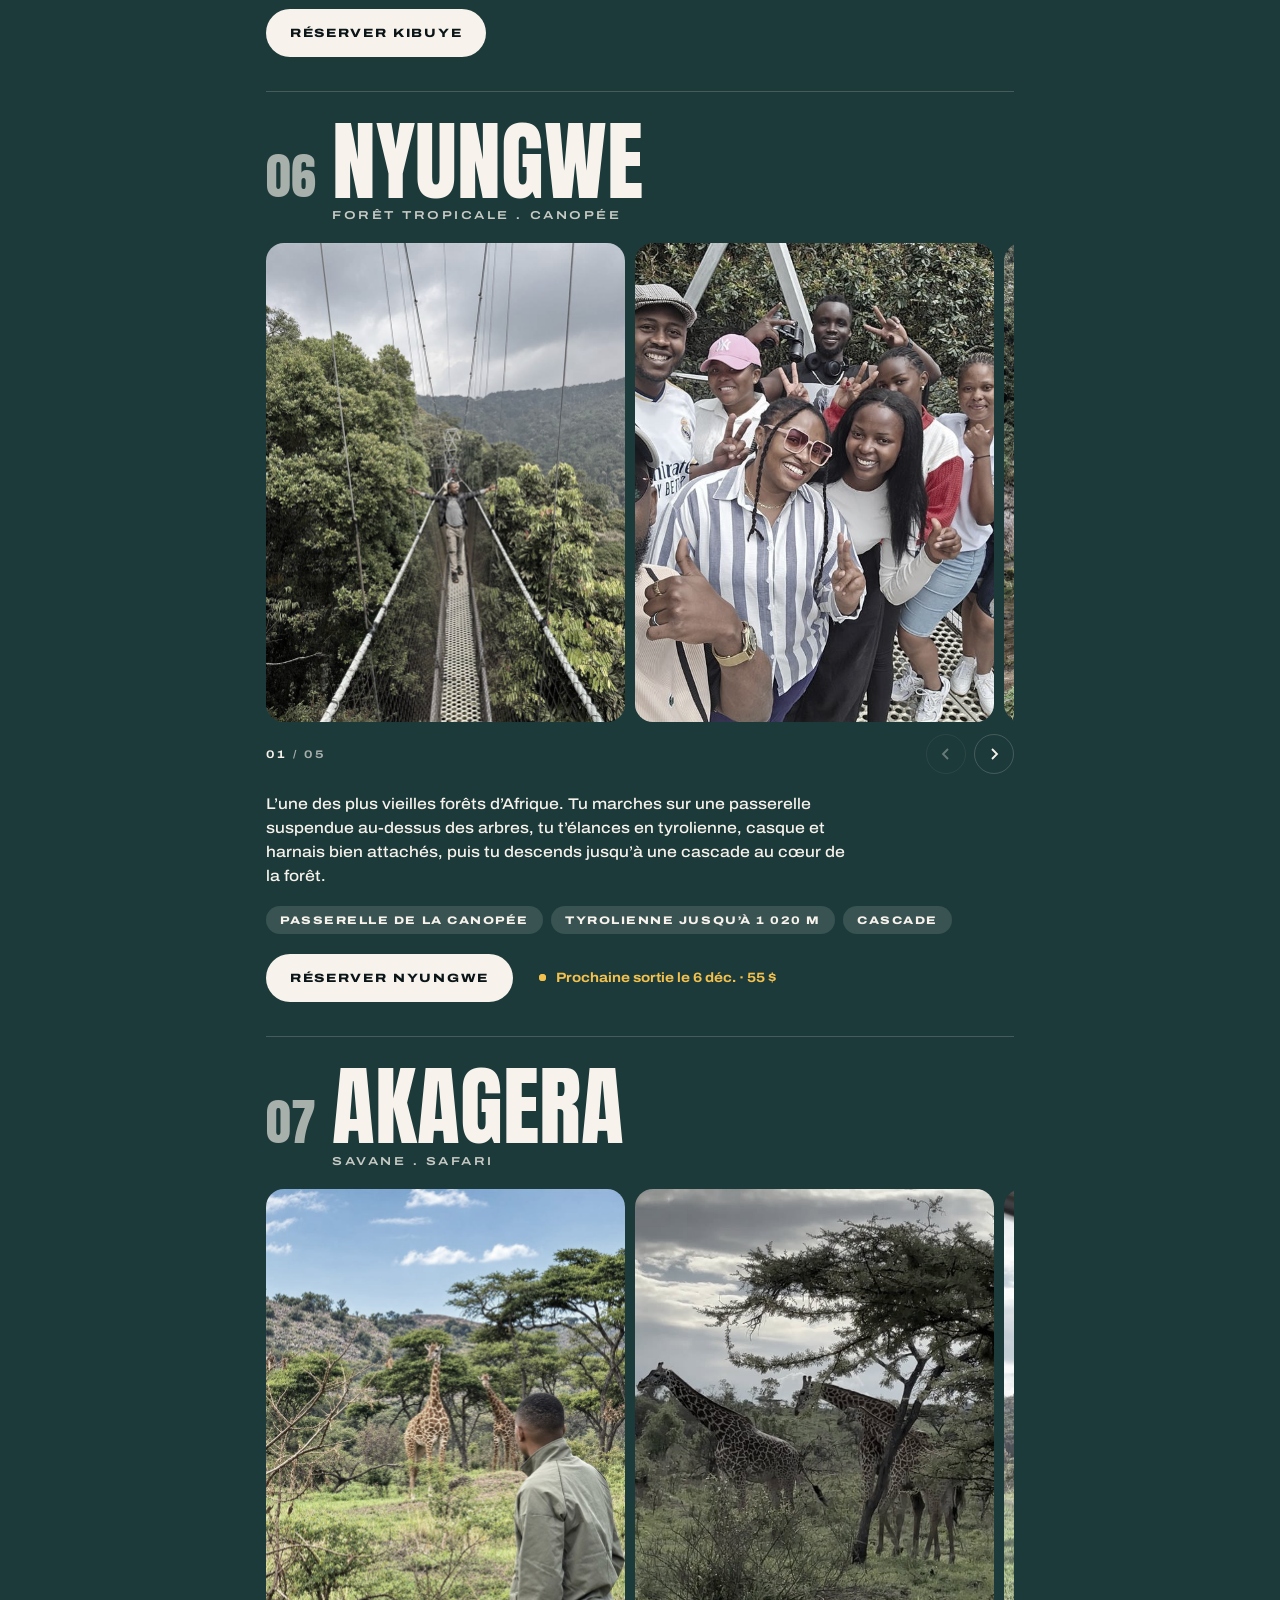
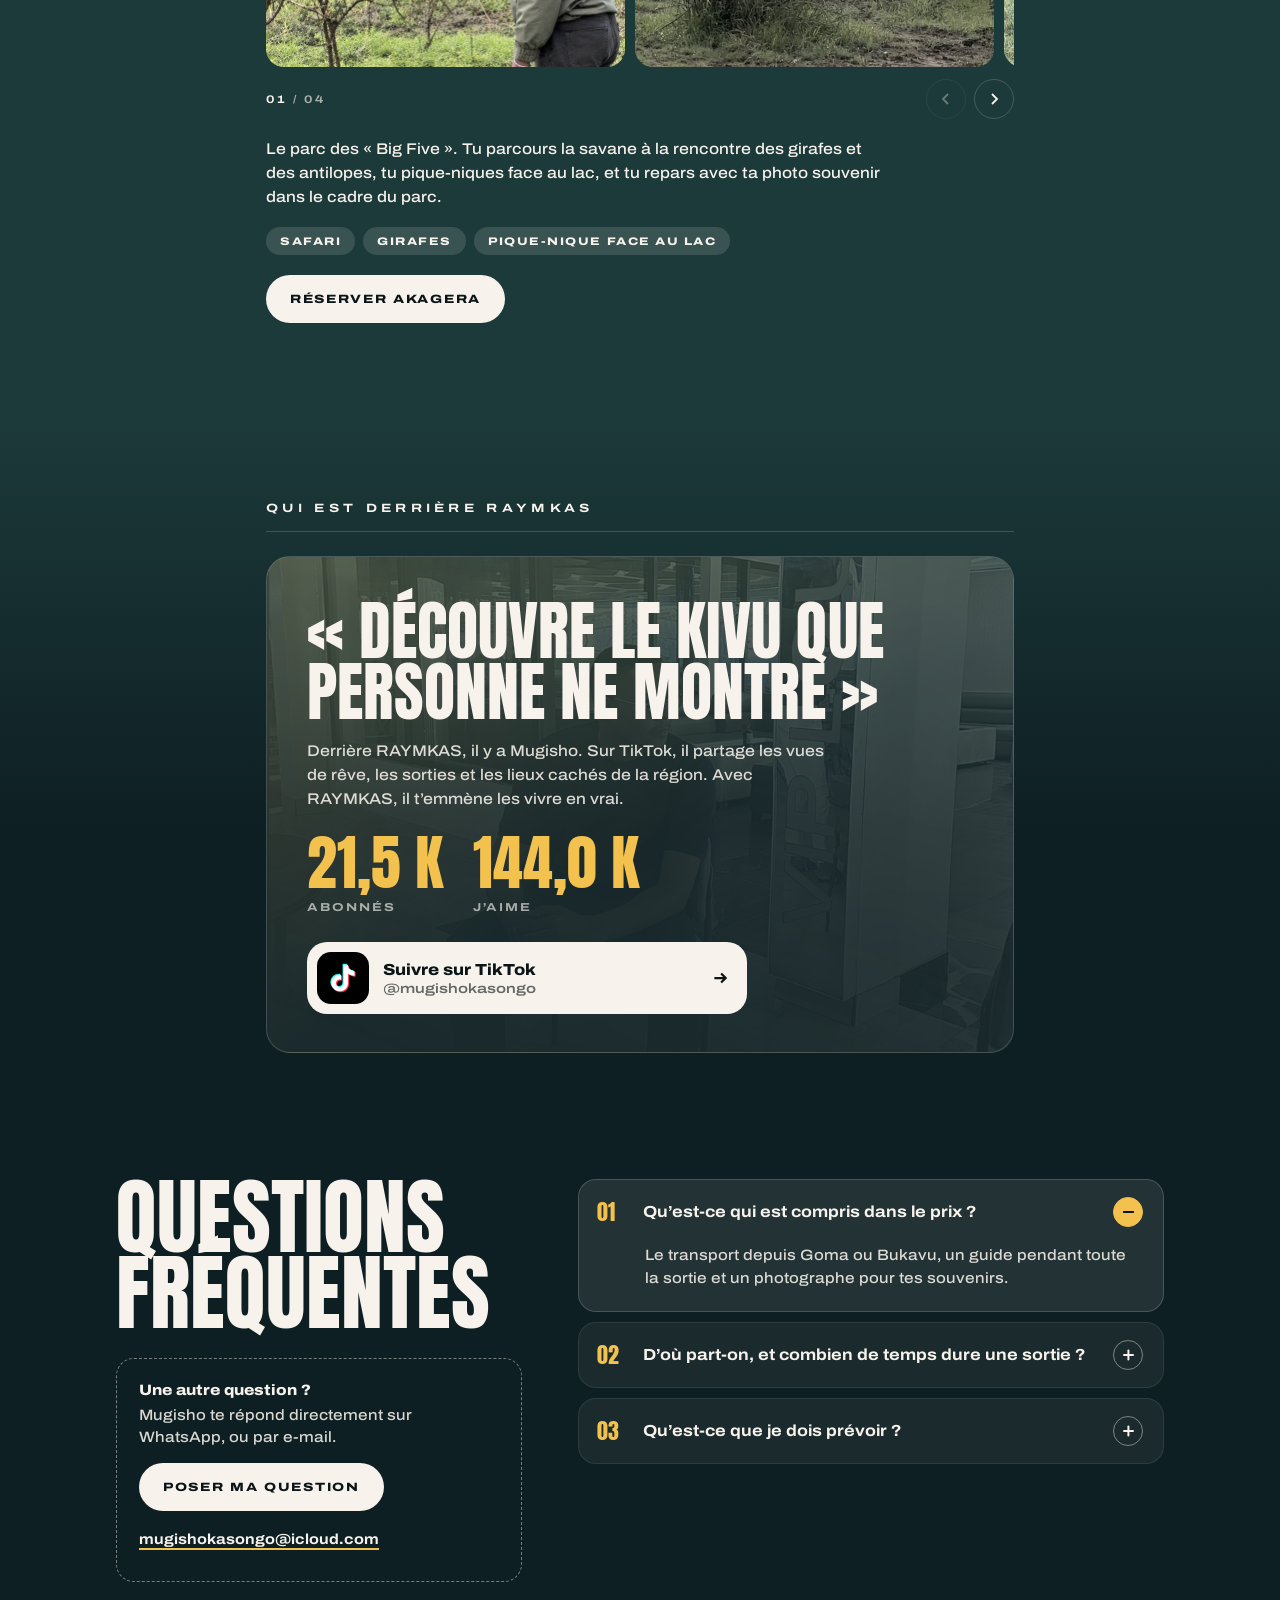
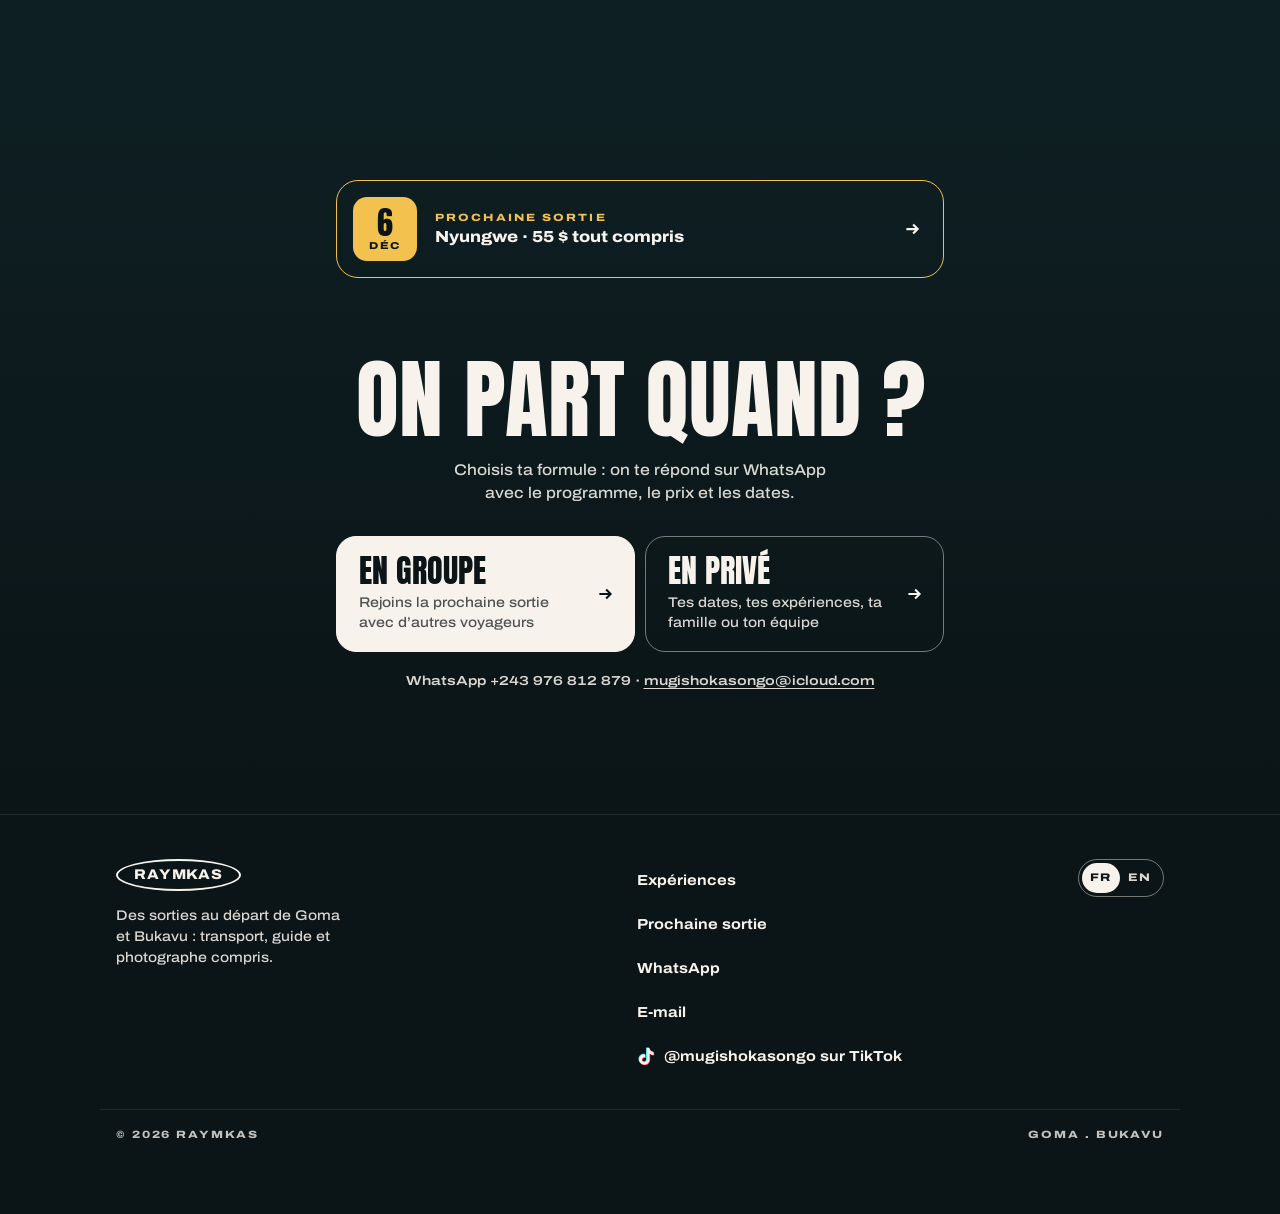
==== commit 0aee9f12: "Nyungwe: full included list from the poster, booking buttons on one line on phones Co-Authored-By: C" ====
--- a/index.html
+++ b/index.html
@@ -13,7 +13,7 @@
 <link href="https://fonts.googleapis.com/css2?family=Anton&family=Archivo:wdth,wght@112..125,400..800&display=swap" rel="stylesheet">
 <link rel="preload" as="image" href="assets/img/hero-lac-sm.jpg" media="(max-width: 899px)" fetchpriority="high">
 <link rel="preload" as="image" href="assets/img/hero-lac.jpg" media="(min-width: 900px)" fetchpriority="high">
-<link rel="stylesheet" href="css/style.css?v=31">
+<link rel="stylesheet" href="css/style.css?v=32">
 </head>
 <body>
 
@@ -155,12 +155,12 @@
   <div class="wrap foot-bottom"><span>© 2026 RAYMKAS</span><span>Goma . Bukavu</span></div>
 </footer>
 
-<script src="js/i18n.js?v=31"></script>
-<script src="js/content.js?v=31"></script>
-<script src="js/img-sizes.js?v=31"></script>
-<script src="js/upcoming.js?v=31"></script>
-<script src="js/map-data.js?v=31"></script>
-<script src="js/map-draw.js?v=31"></script>
-<script src="js/main.js?v=31"></script>
+<script src="js/i18n.js?v=32"></script>
+<script src="js/content.js?v=32"></script>
+<script src="js/img-sizes.js?v=32"></script>
+<script src="js/upcoming.js?v=32"></script>
+<script src="js/map-data.js?v=32"></script>
+<script src="js/map-draw.js?v=32"></script>
+<script src="js/main.js?v=32"></script>
 </body>
 </html>
--- a/css/style.css
+++ b/css/style.css
@@ -160,6 +160,8 @@
 @keyframes book-pulse{0%{box-shadow:0 0 0 0 rgba(242,193,78,.55)}70%,100%{box-shadow:0 0 0 14px rgba(242,193,78,0)}}
 @keyframes book-shine{0%,55%{transform:translateX(-120%)}85%,100%{transform:translateX(120%)}}
 @media (prefers-reduced-motion:reduce){.btn-book,.btn-book::before{animation:none}.btn-book::before{display:none}}
+.btn-book span{white-space:nowrap}
+@media (max-width:420px){.btn-book{padding:0 14px;gap:8px;letter-spacing:.07em}}
 
 /* rappel « prochaine sortie » en bas de l'accueil */
 .cta-next{display:flex;align-items:center;gap:18px;max-width:460px;margin:0 auto clamp(56px,9svh,88px);padding:16px 22px 16px 16px;border-radius:22px;
